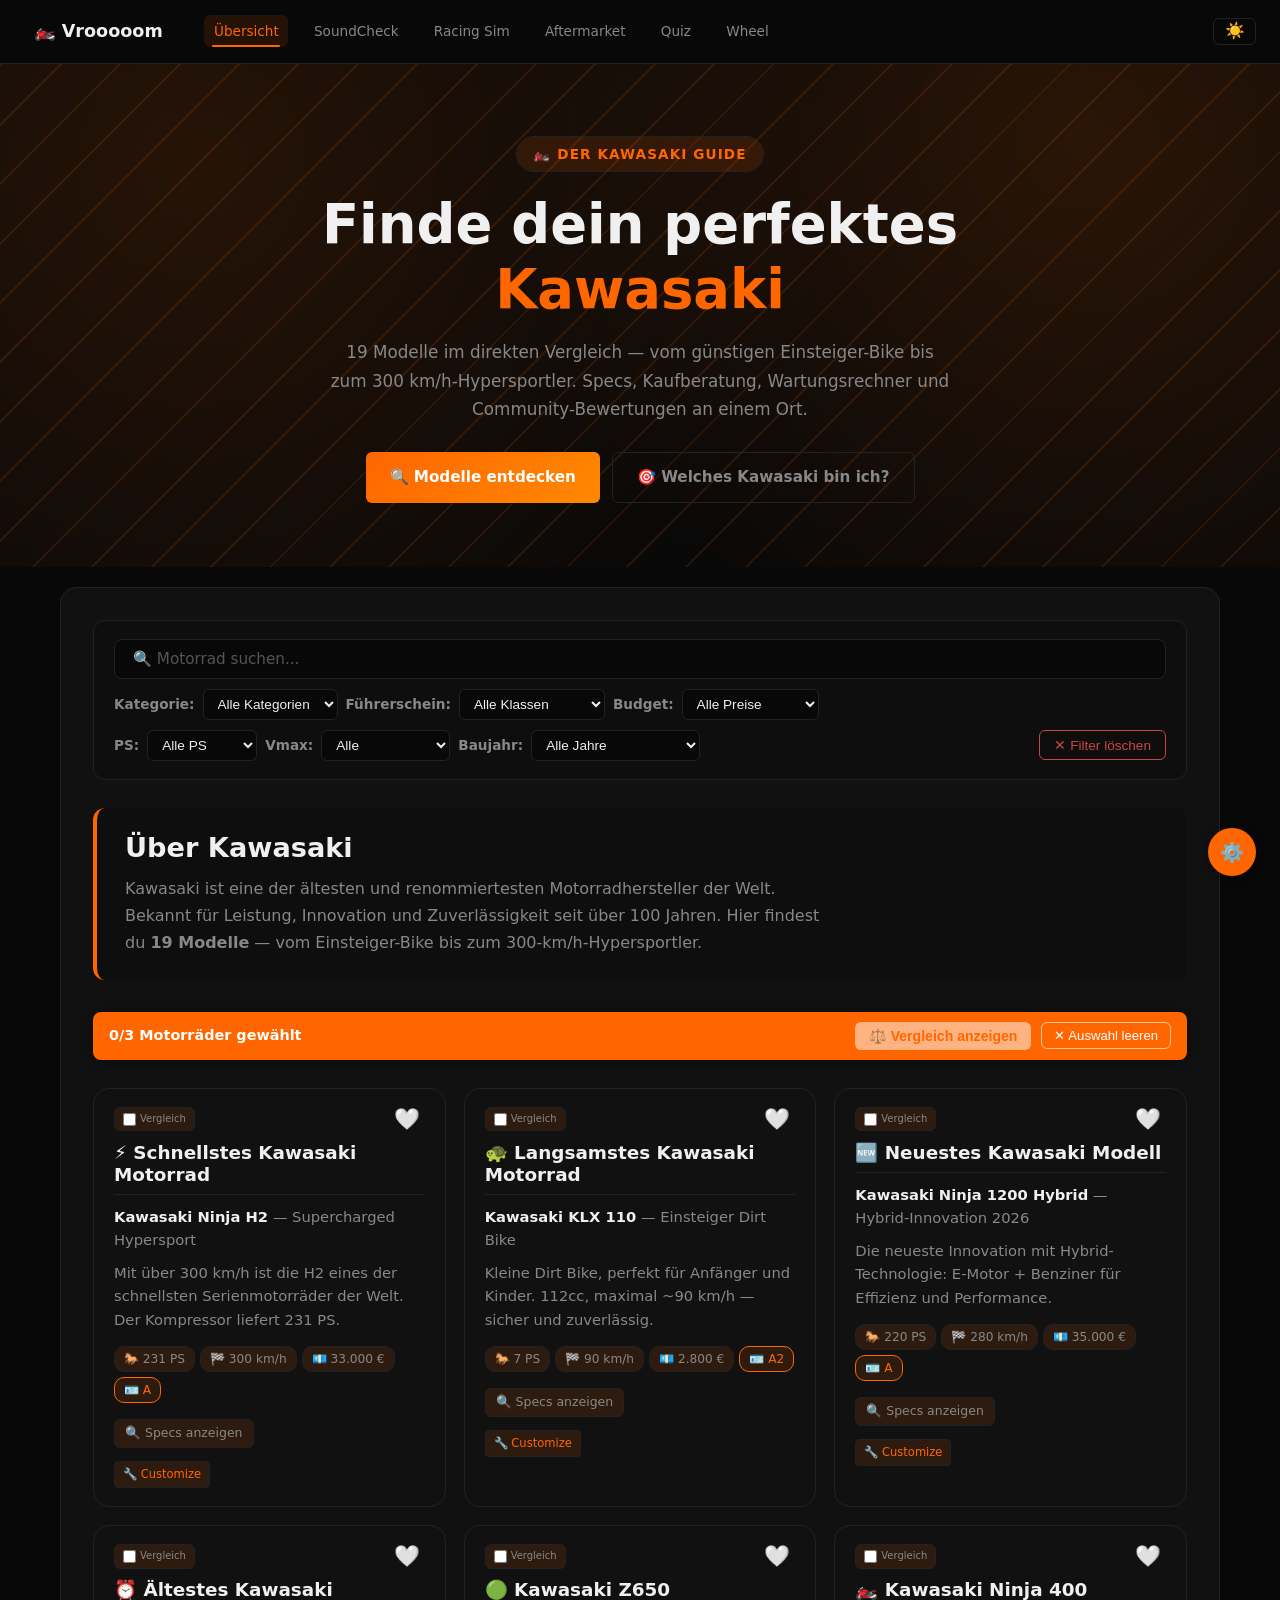
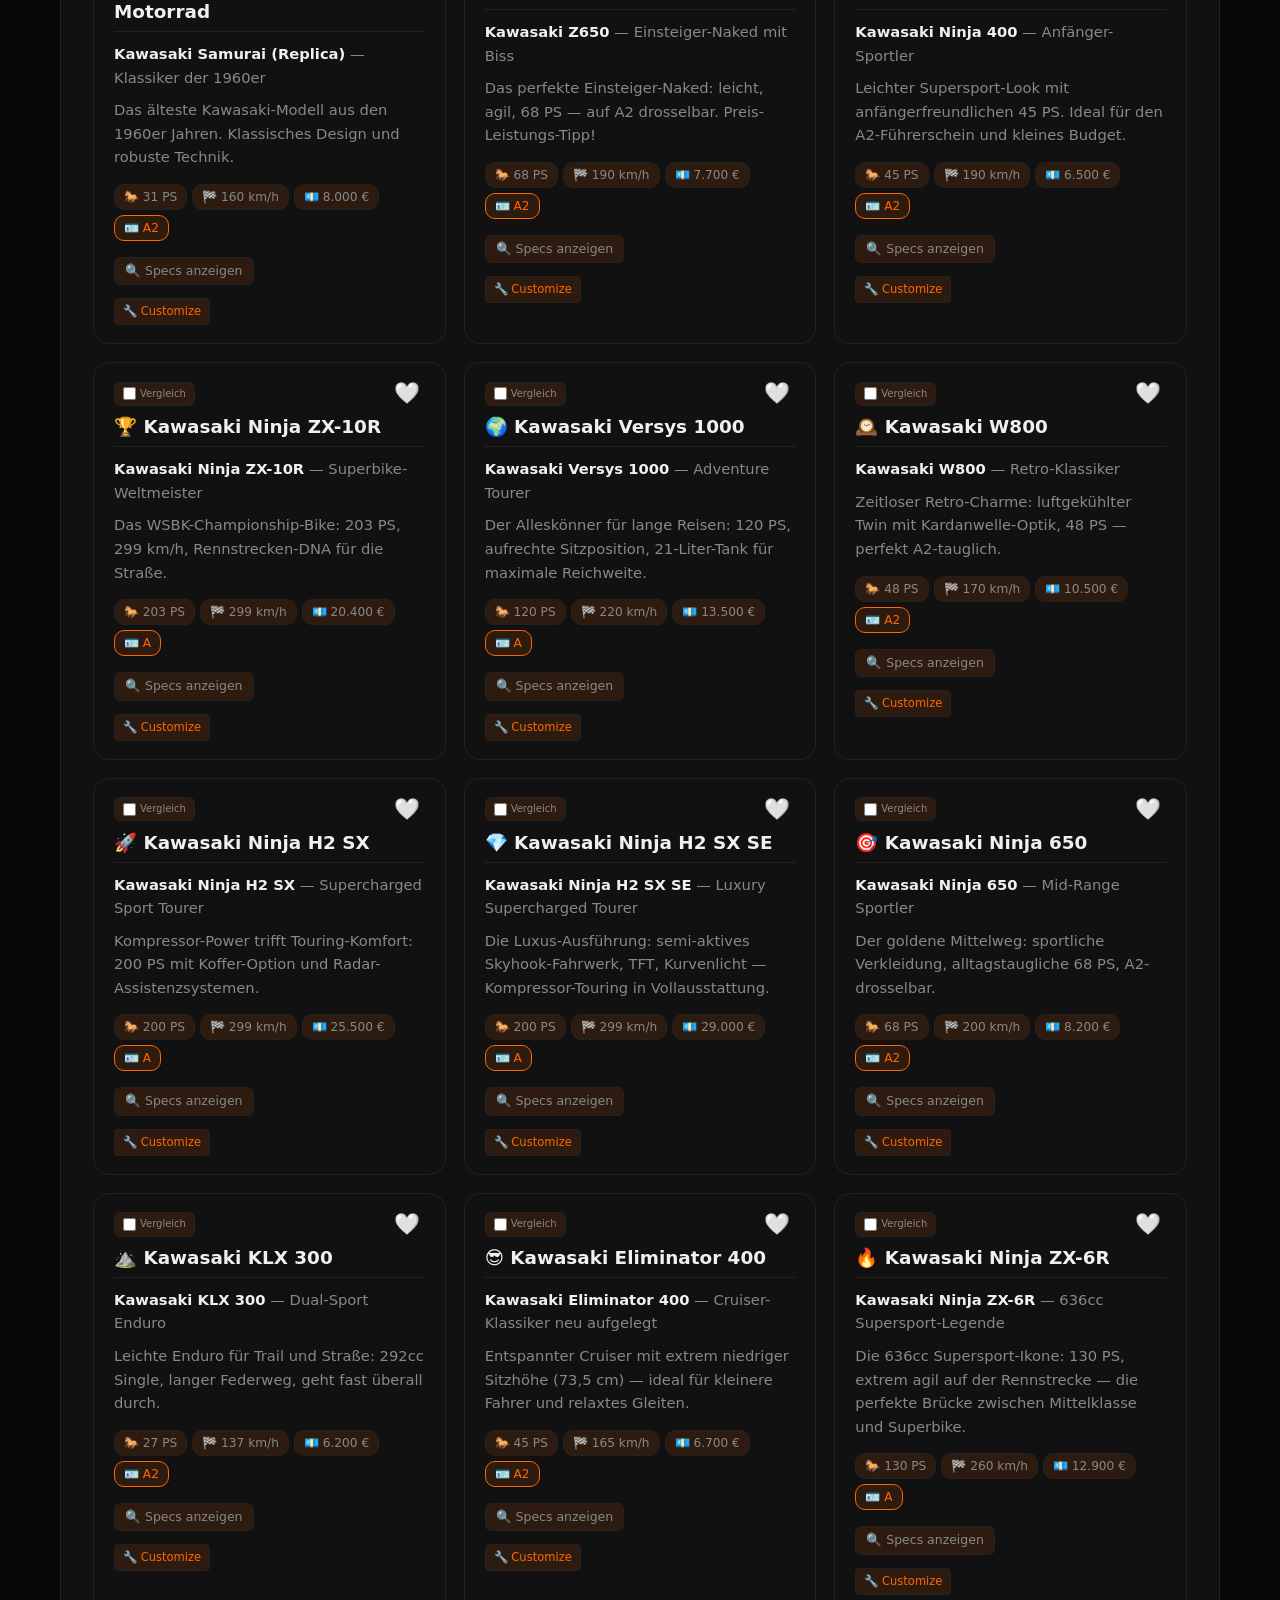
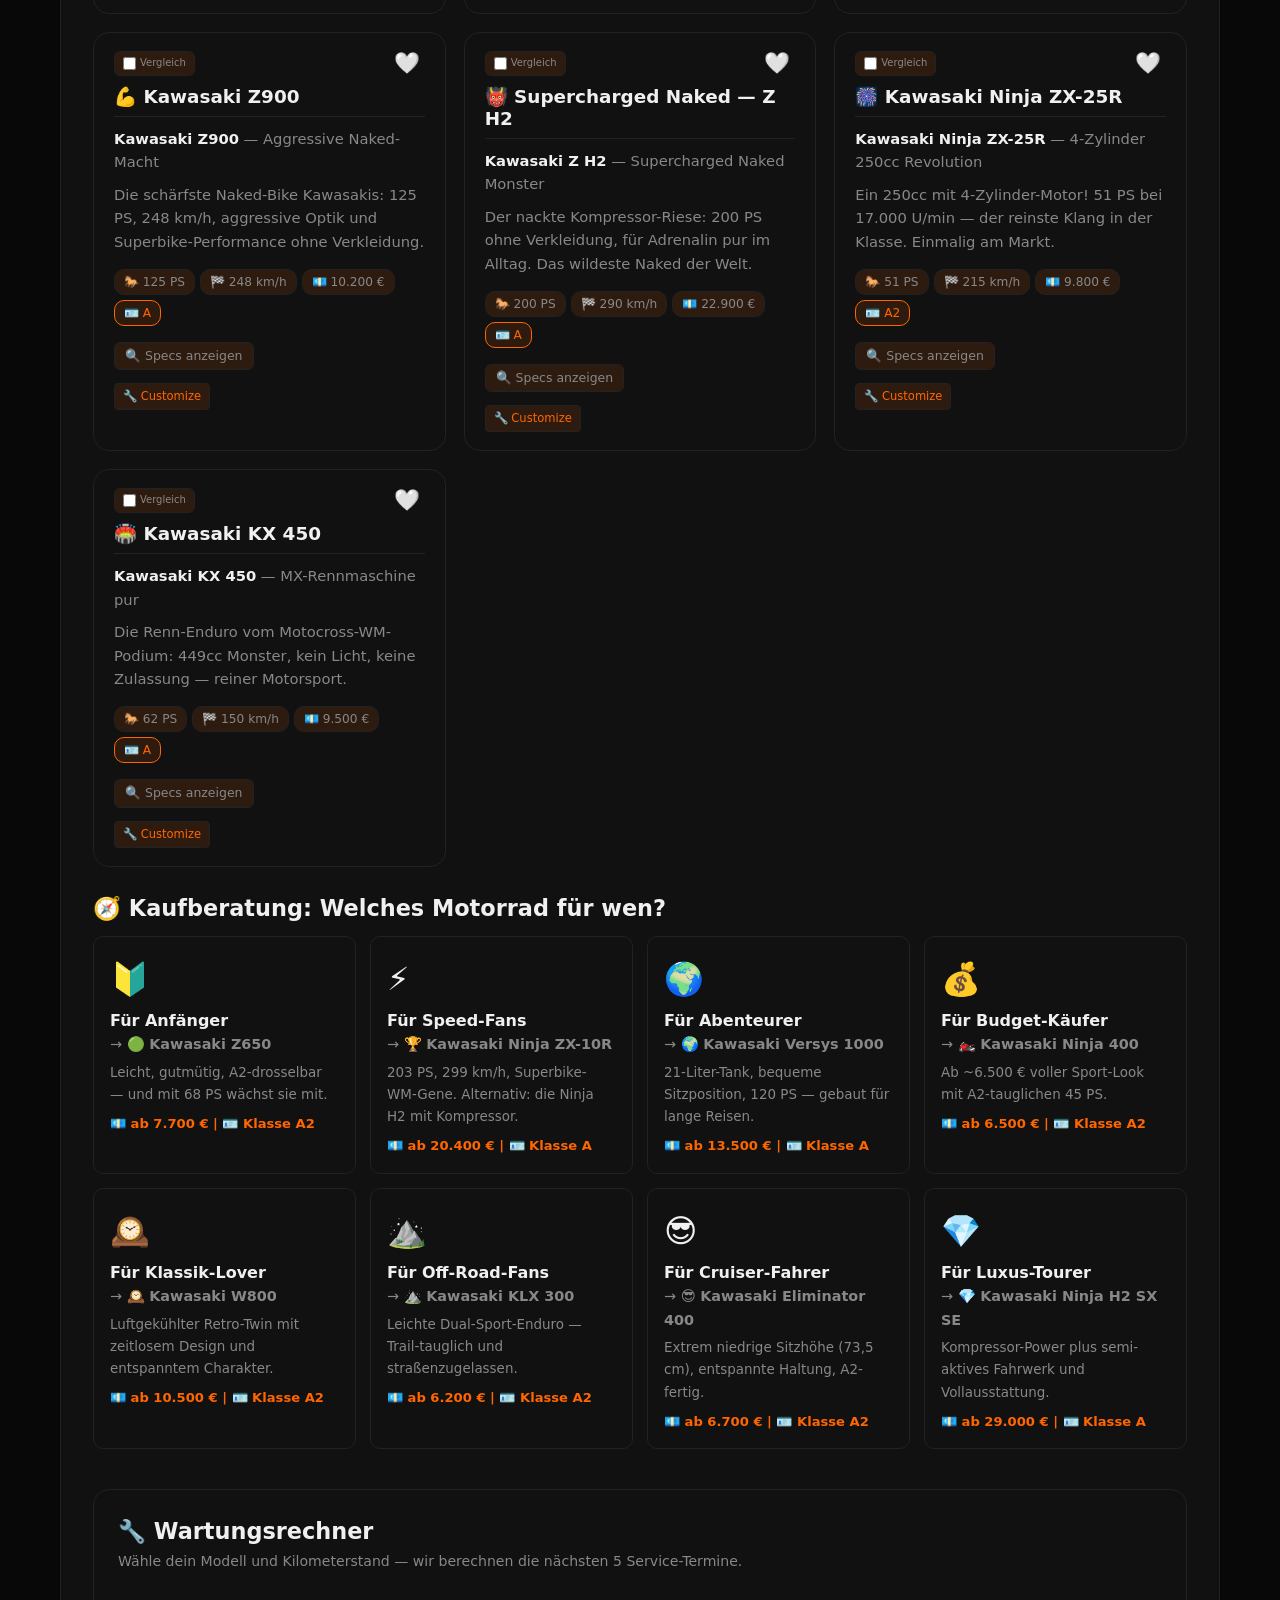
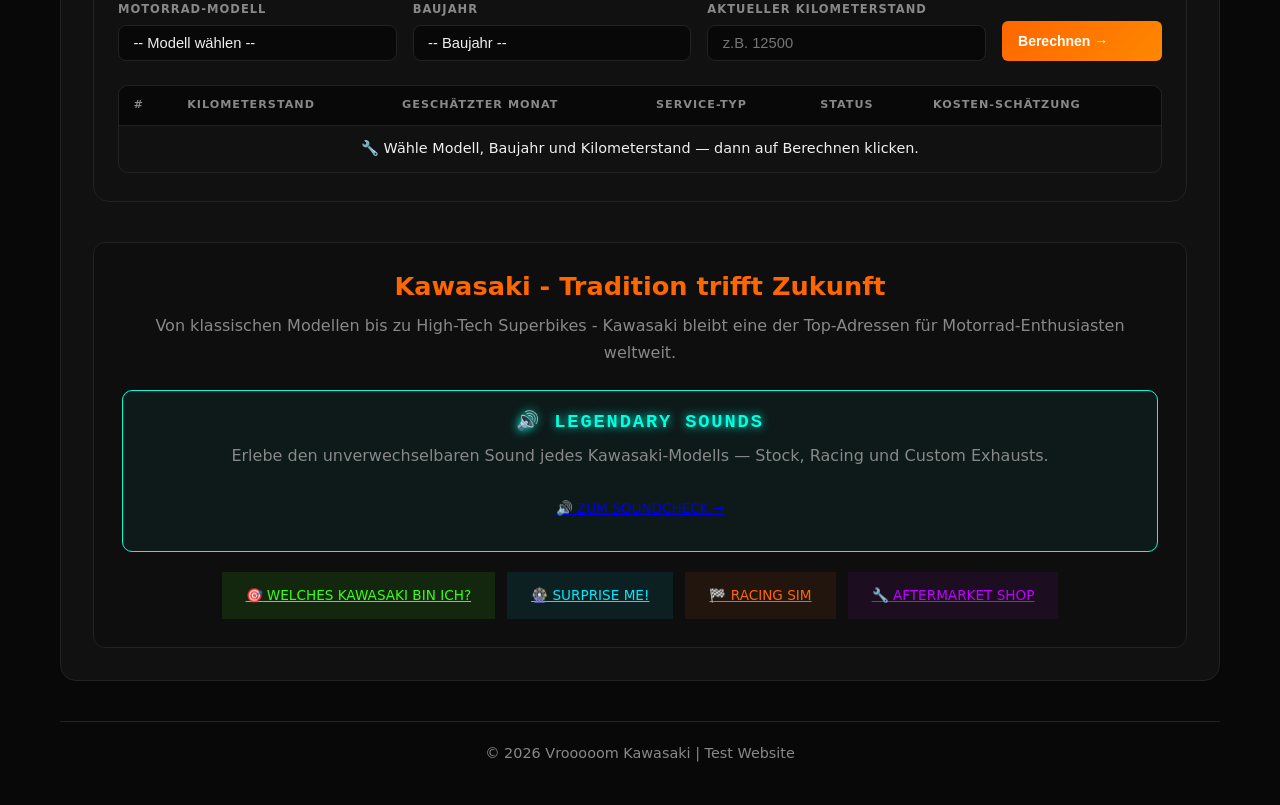
==== index.html @ c7085e97 "style(images): self-authored SVG gallery image, fade-in & hover zoom Ersetzt den externen placehold." ====
<!DOCTYPE html>
<html lang="de">
<head>
    <meta charset="UTF-8">
    <meta name="viewport" content="width=device-width, initial-scale=1.0">
    <title>Vrooooom - Kawasaki Motorräder | 19 Modelle</title>
    <link rel="icon" href="data:image/svg+xml,%3Csvg xmlns='http://www.w3.org/2000/svg' viewBox='0 0 100 100'%3E%3Crect width='100' height='100' rx='20' fill='%23080808'/%3E%3Ctext x='50' y='68' font-size='58' font-family='sans-serif' font-weight='800' text-anchor='middle' fill='%23ff6600'%3EK%3C/text%3E%3C/svg%3E">
    <link rel="stylesheet" href="styles.css">
    <link rel="stylesheet" href="design.css">
    <script>(function(){var t=localStorage.getItem('theme')||'dark';document.documentElement.setAttribute('data-theme',t);})();</script>
    <style>
/* ====================================================
   WARTUNGSRECHNER — Maintenance Calculator Styles
   ==================================================== */
.maintenance-section {
    margin: 2.5rem 0;
    background: var(--card-bg);
    border: 1px solid var(--border);
    border-radius: 16px;
    padding: 1.75rem 1.5rem;
}
.maintenance-section h2 {
    font-size: 1.4rem;
    font-weight: 800;
    color: var(--text);
    margin-bottom: 0.3rem;
}
.maintenance-section .maint-subtitle {
    color: var(--text-muted);
    font-size: 0.88rem;
    margin-bottom: 1.5rem;
}
.maint-controls {
    display: flex;
    gap: 1rem;
    flex-wrap: wrap;
    align-items: flex-end;
    margin-bottom: 1.5rem;
}
.maint-field {
    display: flex;
    flex-direction: column;
    gap: 0.35rem;
    flex: 1;
    min-width: 160px;
}
.maint-field label {
    font-size: 0.72rem;
    text-transform: uppercase;
    letter-spacing: 1px;
    color: var(--text-muted);
    font-weight: 600;
}
.maint-select {
    padding: 0.55rem 0.9rem;
    background: var(--bg);
    border: 1px solid var(--border);
    color: var(--text);
    border-radius: 8px;
    font-size: 0.92rem;
    cursor: pointer;
    outline: none;
    transition: border-color 0.2s;
    appearance: none;
}
.maint-select:focus {
    border-color: var(--accent);
}
.maint-info-bar {
    display: flex;
    gap: 1.25rem;
    flex-wrap: wrap;
    background: var(--bg);
    border: 1px solid var(--border);
    border-radius: 10px;
    padding: 0.85rem 1.1rem;
    margin-bottom: 1.5rem;
    align-items: center;
}
.maint-info-item {
    display: flex;
    flex-direction: column;
    gap: 0.1rem;
}
.maint-info-label {
    font-size: 0.65rem;
    text-transform: uppercase;
    letter-spacing: 1px;
    color: var(--text-subtle);
}
.maint-info-val {
    font-size: 1rem;
    font-weight: 700;
    color: var(--text);
}
.maint-info-val.accent {
    color: var(--accent);
}
.maint-info-divider {
    width: 1px;
    height: 32px;
    background: var(--border);
}
/* Results table */
.maint-table-wrap {
    overflow-x: auto;
    border-radius: 10px;
    border: 1px solid var(--border);
}
.maint-table {
    width: 100%;
    border-collapse: collapse;
    font-size: 0.85rem;
}
.maint-table thead tr {
    background: var(--bg);
    border-bottom: 1px solid var(--border);
}
.maint-table th {
    padding: 0.65rem 0.9rem;
    text-align: left;
    font-size: 0.7rem;
    text-transform: uppercase;
    letter-spacing: 1px;
    color: var(--text-muted);
    font-weight: 600;
    white-space: nowrap;
}
.maint-table td {
    padding: 0.7rem 0.9rem;
    border-bottom: 1px solid var(--border);
    vertical-align: middle;
    color: var(--text);
}
.maint-table tbody tr:last-child td {
    border-bottom: none;
}
.maint-table tbody tr:hover {
    background: var(--accent-dim);
}
/* Status badges */
.maint-status {
    display: inline-flex;
    align-items: center;
    gap: 0.3rem;
    padding: 0.2rem 0.5rem;
    border-radius: 4px;
    font-size: 0.75rem;
    font-weight: 700;
    white-space: nowrap;
}
.maint-status.overdue {
    background: rgba(34, 197, 94, 0.12);
    color: #22c55e;
    border: 1px solid rgba(34, 197, 94, 0.25);
}
.maint-status.soon {
    background: rgba(234, 179, 8, 0.12);
    color: #eab308;
    border: 1px solid rgba(234, 179, 8, 0.25);
}
.maint-status.later {
    background: var(--bg);
    color: var(--text-subtle);
    border: 1px solid var(--border);
}
.maint-service-type {
    display: flex;
    gap: 0.3rem;
    flex-wrap: wrap;
}
.maint-service-chip {
    display: inline-block;
    padding: 0.15rem 0.45rem;
    background: var(--accent-dim);
    color: var(--accent);
    border: 1px solid var(--border-hover);
    border-radius: 4px;
    font-size: 0.72rem;
    font-weight: 600;
}
.maint-placeholder {
    text-align: center;
    padding: 2rem;
    color: var(--text-muted);
    font-size: 0.9rem;
}
.maint-current-km {
    display: flex;
    gap: 0.5rem;
    align-items: center;
}
.maint-km-input {
    padding: 0.55rem 0.9rem;
    background: var(--bg);
    border: 1px solid var(--border);
    color: var(--text);
    border-radius: 8px;
    font-size: 0.92rem;
    outline: none;
    transition: border-color 0.2s;
    width: 120px;
}
.maint-km-input:focus {
    border-color: var(--accent);
}
/* ---- Dark mode: already inherited from var(--bg)/var(--card-bg) ---- */
/* Explicit dark overrides for table striping */
[data-theme="dark"] .maint-table tbody tr:nth-child(even) {
    background: rgba(255,255,255,0.02);
}
[data-theme="light"] .maint-table tbody tr:nth-child(even) {
    background: rgba(0,0,0,0.02);
}
[data-theme="light"] .maint-section .maint-select,
[data-theme="light"] .maint-km-input {
    background: #fff;
}
[data-theme="light"] .maint-info-bar {
    background: #f0f0f0;
}
[data-theme="light"] .maint-status.overdue { background: rgba(34,197,94,0.1); }
[data-theme="light"] .maint-status.soon    { background: rgba(234,179,8,0.1); }
[data-theme="light"] .maint-status.later   { background: #e5e5e5; color: #666; }
[data-theme="light"] .maint-service-chip {
    background: rgba(255,102,0,0.08);
}
/* ---- Responsive layout ---- */
@media (max-width: 768px) {
    .maint-controls { flex-wrap: wrap; }
    .maint-field { flex: 1 1 calc(50% - 0.5rem); min-width: 140px; }
    .maint-info-bar { gap: 0.75rem; }
    .maint-info-divider { display: none; }
}
@media (max-width: 600px) {
    .maint-controls { flex-direction: column; }
    .maint-field { min-width: 100%; flex: 1 1 100%; }
    .maint-info-bar { gap: 0.75rem; flex-wrap: wrap; }
    .maint-info-item { flex: 1 1 calc(50% - 0.5rem); }
    .maint-table th, .maint-table td { padding: 0.5rem 0.6rem; font-size: 0.78rem; }
    /* Hide estimated month on very small screens */
    .maint-table th:nth-child(3), .maint-table td:nth-child(3) { display: none; }
    /* Wrap service chips better */
    .maint-service-chip { font-size: 0.68rem; padding: 0.1rem 0.35rem; }
}

/* ====================================================
   HERO — reine CSS-Grafik (Gradient + Muster), kein
   externes Bild. Rein präsentational, ändert kein
   Verhalten der übrigen Seite.
   ==================================================== */
.hero {
    position: relative;
    overflow: hidden;
    padding: 4.5rem 1.5rem 4rem;
    text-align: center;
    isolation: isolate;
}

.hero-bg {
    position: absolute;
    inset: 0;
    z-index: -1;
    background:
        radial-gradient(circle at 15% 20%, var(--accent-dim), transparent 55%),
        radial-gradient(circle at 85% 15%, rgba(255,102,0,0.14), transparent 50%),
        repeating-linear-gradient(135deg, var(--accent-dim) 0 2px, transparent 2px 42px),
        var(--bg);
}

.hero-inner {
    max-width: 760px;
    margin: 0 auto;
}

.hero-eyebrow {
    display: inline-block;
    font-size: 0.85rem;
    font-weight: 700;
    letter-spacing: 0.08em;
    text-transform: uppercase;
    color: var(--accent);
    background: var(--accent-dim);
    border: 1px solid var(--border);
    border-radius: var(--radius-full, 999px);
    padding: 0.35rem 1rem;
    margin-bottom: 1.25rem;
}

.hero-title {
    font-size: var(--font-hero, clamp(2.1rem, 5vw, 3.4rem));
    font-weight: 800;
    line-height: var(--line-height-tight, 1.15);
    color: var(--text);
    margin-bottom: 1rem;
}

.hero-accent {
    color: var(--accent);
}

.hero-tagline {
    font-size: 1.05rem;
    line-height: 1.7;
    color: var(--text-muted);
    max-width: 620px;
    margin: 0 auto 1.75rem;
}

.hero-cta-row {
    display: flex;
    gap: 0.75rem;
    justify-content: center;
    flex-wrap: wrap;
}

.hero-cta,
.hero-cta-secondary {
    font-size: 0.95rem;
    padding: 0.75rem 1.5rem;
}

@media (max-width: 600px) {
    .hero { padding: 3rem 1rem 2.5rem; }
    .hero-cta-row { flex-direction: column; align-items: stretch; }
}
    </style>
</head>
<body>
    <nav class="site-nav">
        <a class="brand" href="index.html">🏍️ Vrooooom</a>
        <a href="index.html" class="active">Übersicht</a>
        <a href="soundcheck.html">SoundCheck</a>
        <a href="race.html">Racing Sim</a>
        <a href="shop.html">Aftermarket</a>
        <a href="quiz.html">Quiz</a>
        <a href="wheel.html">Wheel</a>
        <button class="theme-toggle" id="themeToggle" aria-label="Theme umschalten">☀️</button>
    </nav>

    <!-- ===== HERO ===== -->
    <header class="hero js-reveal">
        <div class="hero-bg" aria-hidden="true"></div>
        <div class="hero-inner">
            <p class="hero-eyebrow">🏍️ Der Kawasaki Guide</p>
            <h1 class="hero-title">Finde dein perfektes <span class="hero-accent">Kawasaki</span></h1>
            <p class="hero-tagline">19 Modelle im direkten Vergleich — vom günstigen Einsteiger-Bike bis zum
                300&nbsp;km/h-Hypersportler. Specs, Kaufberatung, Wartungsrechner und Community-Bewertungen an
                einem Ort.</p>
            <div class="hero-cta-row">
                <a href="#bikesGrid" class="btn hero-cta">🔍 Modelle entdecken</a>
                <a href="quiz.html" class="btn btn-outline hero-cta-secondary">🎯 Welches Kawasaki bin ich?</a>
            </div>
        </div>
    </header>

    <div class="container">
        <main>
            <!-- ===== SEARCH & FILTER ===== -->
            <section class="search-filter-section" aria-label="Suche und Filter">
                <div class="search-bar-wrap">
                    <input type="search" id="searchInput" class="search-input" placeholder="🔍 Motorrad suchen..." aria-label="Motorrad nach Name suchen">
                </div>
                <div class="filter-row">
                    <label class="filter-label" for="filterCategory">Kategorie:</label>
                    <select id="filterCategory" class="filter-select" aria-label="Nach Kategorie filtern">
                        <option value="">Alle Kategorien</option>
                    </select>
                    <label class="filter-label" for="filterLicense">Führerschein:</label>
                    <select id="filterLicense" class="filter-select" aria-label="Nach Führerscheinklasse filtern">
                        <option value="">Alle Klassen</option>
                        <option value="A2">A2 (bis 48 PS)</option>
                        <option value="A">A (unbeschränkt)</option>
                    </select>
                    <label class="filter-label" for="filterBudget">Budget:</label>
                    <select id="filterBudget" class="filter-select" aria-label="Nach Budget filtern">
                        <option value="">Alle Preise</option>
                        <option value="b1">Bis 7.000 €</option>
                        <option value="b2">7.000–15.000 €</option>
                        <option value="b3">15.000 €+</option>
                    </select>
                </div>
                <div class="filter-row">
                    <label class="filter-label" for="filterPS">PS:</label>
                    <select id="filterPS" class="filter-select" aria-label="Nach PS filtern">
                        <option value="">Alle PS</option>
                        <option value="low">Bis 50 PS</option>
                        <option value="mid">51–150 PS</option>
                        <option value="high">150+ PS</option>
                    </select>
                    <label class="filter-label" for="filterVmax">Vmax:</label>
                    <select id="filterVmax" class="filter-select" aria-label="Nach Vmax filtern">
                        <option value="">Alle</option>
                        <option value="slow">Bis 100 km/h</option>
                        <option value="medium">100–200 km/h</option>
                        <option value="fast">200+ km/h</option>
                    </select>
                    <label class="filter-label" for="filterEra">Baujahr:</label>
                    <select id="filterEra" class="filter-select" aria-label="Nach Baujahr filtern">
                        <option value="">Alle Jahre</option>
                        <option value="classic">Klassiker (vor 1980)</option>
                        <option value="modern">Modern (1980–2010)</option>
                        <option value="new">Neu (2010+)</option>
                    </select>
                    <button id="clearFiltersBtn" class="btn-clear-filter" aria-label="Filter zurücksetzen">✕ Filter löschen</button>
                </div>
            </section>

            <section class="intro js-reveal">
                <h2>Über Kawasaki</h2>
                <p>Kawasaki ist eine der ältesten und renommiertesten Motorradhersteller der Welt. Bekannt für Leistung, Innovation und Zuverlässigkeit seit über 100 Jahren. Hier findest du <strong>19 Modelle</strong> — vom Einsteiger-Bike bis zum 300-km/h-Hypersportler.</p>
            </section>

            <!-- ===== FAVORITES SECTION ===== -->
            <section class="favorites-section" id="favoritesSection" aria-label="Meine Favoriten" hidden>
                <h2 class="favorites-title">❤️ Meine Favoriten</h2>
                <div class="facts favorites-grid" id="favoritesGrid"></div>
            </section>

            <!-- ===== COMPARE BAR ===== -->
            <div class="compare-bar" id="compareBar" aria-live="polite" hidden>
                <span class="compare-bar-info" id="compareBarInfo">0/3 Motorräder gewählt</span>
                <button class="btn-compare" id="btnCompare" aria-label="Vergleich anzeigen" disabled>⚖️ Vergleich anzeigen</button>
                <button class="btn-clear-compare" id="btnClearCompare" aria-label="Vergleichsauswahl leeren">✕ Auswahl leeren</button>
            </div>

            <section class="facts" id="bikesGrid" aria-label="Kawasaki Motorräder"></section>

            <div class="no-results" id="noResults" hidden aria-live="polite">
                <p>😔 Keine Motorräder gefunden. Versuche andere Suchbegriffe oder Filter.</p>
            </div>

            <!-- ===== KAUFBERATUNG SECTION ===== -->
            <section class="advice-section js-reveal" id="adviceSection" aria-label="Kaufberatung">
                <h2 class="advice-title">🧭 Kaufberatung: Welches Motorrad für wen?</h2>
                <div class="advice-grid" id="adviceGrid"></div>
            </section>

            <!-- ===== WARTUNGSRECHNER ===== -->
            <section class="maintenance-section js-reveal" id="maintenanceSection" aria-label="Wartungsrechner">
                <h2>🔧 Wartungsrechner</h2>
                <p class="maint-subtitle">Wähle dein Modell und Kilometerstand — wir berechnen die nächsten 5 Service-Termine.</p>

                <div class="maint-controls">
                    <div class="maint-field">
                        <label for="maintBikeSelect">Motorrad-Modell</label>
                        <select id="maintBikeSelect" class="maint-select" aria-label="Motorrad für Wartungsrechner wählen">
                            <option value="">-- Modell wählen --</option>
                            <!-- filled by JS from BIKES array -->
                        </select>
                    </div>
                    <div class="maint-field">
                        <label for="maintYear">Baujahr</label>
                        <select id="maintYear" class="maint-select" aria-label="Baujahr wählen">
                            <option value="">-- Baujahr --</option>
                            <!-- filled by JS: 1960-2026 -->
                        </select>
                    </div>
                    <div class="maint-field">
                        <label for="maintCurrentKm">Aktueller Kilometerstand</label>
                        <input type="number" id="maintCurrentKm" class="maint-km-input" placeholder="z.B. 12500" min="0" max="999999" aria-label="Aktueller Kilometerstand" style="width:100%;">
                    </div>
                    <div class="maint-field" style="flex:0 0 auto;">
                        <label>&nbsp;</label>
                        <button class="btn" id="maintCalcBtn" onclick="calculateMaintenance()" style="height:2.45rem;">Berechnen →</button>
                    </div>
                </div>

                <!-- Info bar: shows detected cc, era, base interval -->
                <div class="maint-info-bar" id="maintInfoBar" style="display:none;">
                    <div class="maint-info-item">
                        <span class="maint-info-label">Modell</span>
                        <span class="maint-info-val" id="maintInfoName">—</span>
                    </div>
                    <div class="maint-info-divider"></div>
                    <div class="maint-info-item">
                        <span class="maint-info-label">Hubraum</span>
                        <span class="maint-info-val accent" id="maintInfoCC">—</span>
                    </div>
                    <div class="maint-info-divider"></div>
                    <div class="maint-info-item">
                        <span class="maint-info-label">Era</span>
                        <span class="maint-info-val" id="maintInfoEra">—</span>
                    </div>
                    <div class="maint-info-divider"></div>
                    <div class="maint-info-item">
                        <span class="maint-info-label">Basis-Intervall</span>
                        <span class="maint-info-val accent" id="maintInfoInterval">—</span>
                    </div>
                    <div class="maint-info-divider"></div>
                    <div class="maint-info-item">
                        <span class="maint-info-label">Modifier</span>
                        <span class="maint-info-val" id="maintInfoModifier">—</span>
                    </div>
                </div>

                <!-- Results table -->
                <div class="maint-table-wrap">
                    <table class="maint-table" id="maintTable" aria-label="Service-Termin-Tabelle">
                        <thead>
                            <tr>
                                <th>#</th>
                                <th>Kilometerstand</th>
                                <th>Geschätzter Monat</th>
                                <th>Service-Typ</th>
                                <th>Status</th>
                                <th>Kosten-Schätzung</th>
                            </tr>
                        </thead>
                        <tbody id="maintTableBody">
                            <tr><td colspan="6" class="maint-placeholder">🔧 Wähle Modell, Baujahr und Kilometerstand — dann auf Berechnen klicken.</td></tr>
                        </tbody>
                    </table>
                </div>
            </section>

            <section class="closing js-reveal">
                <h2>Kawasaki - Tradition trifft Zukunft</h2>
                <p>Von klassischen Modellen bis zu High-Tech Superbikes - Kawasaki bleibt eine der Top-Adressen für Motorrad-Enthusiasten weltweit.</p>
                <div class="legendary-sounds-teaser" style="margin-top:24px;padding:20px 24px;border:1px solid #00FFE0;border-radius:10px;background:rgba(0,255,224,0.05);text-align:center;">
                    <h3 style="font-family:'Orbitron',monospace;text-transform:uppercase;letter-spacing:0.1em;color:#00FFE0;text-shadow:0 0 10px #00FFE0;margin-bottom:8px;">🔊 LEGENDARY SOUNDS</h3>
                    <p style="margin-bottom:16px;">Erlebe den unverwechselbaren Sound jedes Kawasaki-Modells — Stock, Racing und Custom Exhausts.</p>
                    <a href="soundcheck.html" class="btn-hear" style="display:inline-flex;align-items:center;gap:8px;padding:12px 28px;font-size:0.85em;">🔊 ZUM SOUNDCHECK →</a>
                </div>
                <div style="margin-top:20px;display:flex;gap:12px;flex-wrap:wrap;justify-content:center;">
                    <a href="quiz.html" class="btn-hear" style="display:inline-flex;align-items:center;gap:8px;padding:12px 24px;font-size:0.85em;background:rgba(57,255,20,0.1);border-color:#39ff14;color:#39ff14;">🎯 WELCHES KAWASAKI BIN ICH?</a>
                    <a href="wheel.html" class="btn-hear" style="display:inline-flex;align-items:center;gap:8px;padding:12px 24px;font-size:0.85em;background:rgba(0,234,255,0.08);border-color:#00eaff;color:#00eaff;">🎡 SURPRISE ME!</a>
                    <a href="race.html" class="btn-hear" style="display:inline-flex;align-items:center;gap:8px;padding:12px 24px;font-size:0.85em;background:rgba(255,102,0,0.08);border-color:#ff6600;color:#ff6600;">🏁 RACING SIM</a>
                    <a href="shop.html" class="btn-hear" style="display:inline-flex;align-items:center;gap:8px;padding:12px 24px;font-size:0.85em;background:rgba(191,0,255,0.08);border-color:#bf00ff;color:#bf00ff;">🔧 AFTERMARKET SHOP</a>
                </div>
            </section>
        </main>
        <footer><p>&copy; 2026 Vrooooom Kawasaki | Test Website</p></footer>
    </div>

    <!-- ===== SPEC MODAL ===== -->
    <div class="modal-overlay" id="specModal" role="dialog" aria-modal="true" aria-labelledby="modalTitle" aria-hidden="true">
        <div class="modal-content">
            <button class="modal-close" id="modalCloseBtn" aria-label="Modal schließen" title="Schließen">&times;</button>
            <div class="modal-header">
                <span class="modal-icon" id="modalIcon" aria-hidden="true">⚡</span>
                <h2 id="modalTitle">Motorrad</h2>
                <p class="modal-subtitle" id="modalSubtitle"></p>
            </div>
            <div class="modal-body">
                <div class="gallery" aria-roledescription="Karussell" aria-label="Bildergalerie">
                    <div class="gallery-viewport" id="galleryViewport"></div>
                    <button class="gallery-btn gallery-prev" id="galleryPrev" aria-label="Vorheriges Bild">&#10094;</button>
                    <button class="gallery-btn gallery-next" id="galleryNext" aria-label="Nächstes Bild">&#10095;</button>
                    <div class="gallery-footer">
                        <span class="gallery-counter" id="galleryCounter" aria-live="polite">1/1</span>
                        <button class="gallery-autoplay" id="galleryAutoplay" aria-label="Auto-Play starten" aria-pressed="false" title="Auto-Play">▶ Auto</button>
                    </div>
                </div>

                <div class="modal-advice-banner" id="modalAdviceBanner" hidden></div>

                <div class="modal-actions">
                    <button class="btn-youtube" id="modalYoutubeBtn" aria-label="YouTube Video öffnen" title="YouTube Video in neuem Tab öffnen">
                        ▶ YouTube Video
                    </button>
                    <button class="btn-modal-fav" id="modalFavBtn" aria-label="Zu Favoriten hinzufügen" title="Favorit">
                        🤍 Favorit
                    </button>
                </div>

                <div class="specs-grid" id="specsGrid"></div>

                <details class="extended-specs" id="extendedSpecsSection">
                    <summary class="extended-specs-toggle" aria-label="Erweiterte Spezifikationen ein-/ausklappen">
                        🔧 Erweiterte Spezifikationen
                    </summary>
                    <div class="specs-grid extended-specs-grid" id="extendedSpecsGrid"></div>
                </details>

                <div class="review-section" id="reviewSection">
                    <h3 class="review-title">⭐ Bewertung &amp; Review</h3>
                    <div class="avg-rating-display" id="avgRatingDisplay" hidden></div>
                    <div class="star-input" id="starInput" role="group" aria-label="Sternebewertung (1–5)">
                        <button class="star-btn" data-star="1" aria-label="1 Stern">★</button>
                        <button class="star-btn" data-star="2" aria-label="2 Sterne">★</button>
                        <button class="star-btn" data-star="3" aria-label="3 Sterne">★</button>
                        <button class="star-btn" data-star="4" aria-label="4 Sterne">★</button>
                        <button class="star-btn" data-star="5" aria-label="5 Sterne">★</button>
                        <span class="star-hint" id="starHint">Deine Bewertung</span>
                    </div>
                    <textarea class="review-textarea" id="reviewTextarea" placeholder="Dein Review (optional)..." maxlength="300" aria-label="Review Text eingeben" rows="3"></textarea>
                    <button class="btn-save-review" id="btnSaveReview" aria-label="Review speichern">💾 Review speichern</button>
                    <div class="reviews-list" id="reviewsList"></div>
                </div>
            </div>
        </div>
    </div>

    <!-- ===== COMPARE MODAL ===== -->
    <div class="modal-overlay" id="compareModal" role="dialog" aria-modal="true" aria-labelledby="compareModalTitle" aria-hidden="true">
        <div class="modal-content modal-content-wide">
            <button class="modal-close" id="compareModalCloseBtn" aria-label="Vergleich schließen" title="Schließen">&times;</button>
            <div class="modal-header">
                <span class="modal-icon" aria-hidden="true">⚖️</span>
                <h2 id="compareModalTitle">Motorrad Vergleich</h2>
                <p class="modal-subtitle">Seite-an-Seite mit Preis-Leistungs-Bewertung</p>
            </div>
            <div class="modal-body compare-modal-body">
                <div class="best-value-banner" id="bestValueBanner" hidden></div>
                <div class="compare-table-wrap">
                    <table class="compare-table" id="compareTable" aria-label="Motorrad Vergleichstabelle">
                        <thead id="compareTableHead"></thead>
                        <tbody id="compareTableBody"></tbody>
                    </table>
                </div>
                <p class="compare-legend">
                    <span class="compare-legend-best">■ Bester Wert</span>
                    <span class="compare-legend-worst">■ Schlechtester Wert</span>
                    <span class="compare-legend-pct">±% = Unterschied zum besten Wert</span>
                </p>
                <div class="compare-advice" id="compareAdvice"></div>
            </div>
        </div>
    </div>

    <script>
        'use strict';

        /* ==========================================
           Bike Database — 19 Kawasaki Modelle
           ========================================== */

        /**
         * Erzeugt ein selbst gezeichnetes SVG-Platzhalterbild (Gradient +
         * einfache Motorrad-Silhouette + Modellname) als Data-URI. Ersetzt
         * den früheren externen placehold.co-Aufruf, damit die Galerie ohne
         * jegliche externe Bild-Requests funktioniert.
         * @param {string} name - Anzuzeigender Modellname.
         * @param {string} g1 - Erste Gradient-Hexfarbe (ohne '#').
         * @param {string} g2 - Zweite Gradient-Hexfarbe (ohne '#').
         * @returns {string} data:image/svg+xml,... Data-URI.
         */
        function makeBikeSvg(name, g1, g2) {
            var svg =
                '<svg xmlns="http://www.w3.org/2000/svg" viewBox="0 0 520 200">' +
                '<defs><linearGradient id="g" x1="0" y1="0" x2="1" y2="1">' +
                '<stop offset="0%" stop-color="#' + g1 + '"/>' +
                '<stop offset="100%" stop-color="#' + g2 + '"/>' +
                '</linearGradient></defs>' +
                '<rect width="520" height="200" fill="url(#g)"/>' +
                '<g fill="none" stroke="#ffffff" stroke-width="4" stroke-linecap="round" stroke-linejoin="round" opacity="0.55">' +
                '<circle cx="150" cy="150" r="28"/>' +
                '<circle cx="380" cy="150" r="28"/>' +
                '<path d="M150 150 L232 98 L302 98 L380 150 M232 98 L212 58 L262 58 M302 98 L322 66 L364 78 M150 150 L302 98"/>' +
                '</g>' +
                '<text x="260" y="188" font-family="Segoe UI, sans-serif" font-size="20" font-weight="700" fill="#ffffff" text-anchor="middle" opacity="0.92">' +
                name.replace(/&/g, '&amp;').replace(/</g, '&lt;') +
                '</text>' +
                '</svg>';
            return 'data:image/svg+xml,' + encodeURIComponent(svg);
        }

        function makeSlides(name, emoji, g1, g2) {
            return [
                { type: 'img', src: makeBikeSvg(name, g1, g2), caption: name + ' – Seitenansicht', gradient: 'linear-gradient(135deg, #' + g1 + ', #' + g2 + ')' },
                { type: 'emoji', emoji: emoji, caption: name + ' unterwegs', gradient: 'linear-gradient(135deg, #' + g2 + ', #' + g1 + ')' },
                { type: 'emoji', emoji: '🔧', caption: 'Technik im Detail', gradient: 'linear-gradient(135deg, #232526, #414345)' }
            ];
        }

        // Full data model: raw numeric fields for filtering/compare/race + rendered spec maps
        function makeBike(d) {
            return {
                name: d.name,
                subtitle: d.subtitle,
                icon: d.icon,
                category: d.category,
                license: d.license,
                youtubeUrl: 'https://www.youtube.com/results?search_query=' + encodeURIComponent(d.youtubeSearchQuery),
                psRaw: d.ps, kwRaw: d.kw, vmaxRaw: d.vmax, yearRaw: d.year,
                priceRaw: d.price, weightRaw: d.weight, accelRaw: d.accel,
                torqueRaw: d.torque, consumptionRaw: d.consumption,
                advice: d.advice,
                headline: d.headline || null,
                blurb: d.blurb,
                specs: {
                    'Kategorie': d.category + ' (Klasse ' + d.license + ')',
                    'Motor': d.engine,
                    'Leistung': d.ps + ' PS (' + d.kw + ' kW)',
                    'Drehmoment': d.torque + ' Nm',
                    'Gewicht (trocken)': d.weight + ' kg',
                    'Höchstgeschwindigkeit': d.vmax + ' km/h',
                    '0–100 km/h': d.accel ? '~' + d.accel.toFixed(1) + ' s' : 'N/A',
                    'Modelljahr': String(d.year),
                    'Kaufpreis (UVP ca.)': d.price.toLocaleString('de-DE') + ' €'
                },
                extendedSpecs: {
                    'Hubraum': d.cc + ' cc',
                    'Getriebe': d.transmission,
                    'Verbrauch': d.consumption.toFixed(1) + ' L/100km',
                    'Kraftstofftank': d.tank + ' Liter',
                    'Sitzhöhe': d.seatHeight + ' cm',
                    'Bremsen vorn': d.brakes.front,
                    'Bremsen hinten': d.brakes.rear,
                    'Reifen': d.tires,
                    'Führerscheinklasse': d.license
                },
                slides: makeSlides(d.name, d.icon, d.g1, d.g2)
            };
        }

        var BIKES = {
            h2: makeBike({
                name: 'Kawasaki Ninja H2', subtitle: 'Supercharged Hypersport', icon: '⚡',
                category: 'Hypersportler', license: 'A',
                headline: '⚡ Schnellstes Kawasaki Motorrad',
                blurb: 'Mit über 300 km/h ist die H2 eines der schnellsten Serienmotorräder der Welt. Der Kompressor liefert 231 PS.',
                engine: '1340cc Supercharged 4-Zylinder, 4-Takt', cc: 1340,
                ps: 231, kw: 170, torque: 141, weight: 216, vmax: 300, accel: 3.0,
                seatHeight: 82.5, tank: 17, consumption: 8.2, transmission: 'Manuell (6-Gang)',
                brakes: { front: 'Doppelscheibe 330mm, Brembo Stylema', rear: 'Scheibe 250mm' },
                tires: '120/70 ZR17 + 200/55 ZR17', year: 2015, price: 33000,
                youtubeSearchQuery: 'Kawasaki Ninja H2 Review',
                advice: 'Für extreme Speed-Enthusiasten mit großem Budget',
                g1: '0f2027', g2: '2c5364'
            }),
            klx110: makeBike({
                name: 'Kawasaki KLX 110', subtitle: 'Einsteiger Dirt Bike', icon: '🐢',
                category: 'Off-Road', license: 'A2',
                headline: '🐢 Langsamstes Kawasaki Motorrad',
                blurb: 'Kleine Dirt Bike, perfekt für Anfänger und Kinder. 112cc, maximal ~90 km/h — sicher und zuverlässig.',
                engine: '112cc Einzylinder, 4-Takt', cc: 112,
                ps: 7, kw: 5.4, torque: 8, weight: 76, vmax: 90, accel: 0,
                seatHeight: 68, tank: 3.8, consumption: 2.5, transmission: 'Halbautomatik (4-Gang)',
                brakes: { front: 'Trommel', rear: 'Trommel' },
                tires: '2.50-14 + 3.00-12', year: 2008, price: 2800,
                youtubeSearchQuery: 'Kawasaki KLX 110 Dirt Bike',
                advice: 'Für Kinder & absolute Off-Road-Einsteiger',
                g1: '134e5e', g2: '71b280'
            }),
            hybrid1200: makeBike({
                name: 'Kawasaki Ninja 1200 Hybrid', subtitle: 'Hybrid-Innovation 2026', icon: '🆕',
                category: 'Sport Tourer', license: 'A',
                headline: '🆕 Neuestes Kawasaki Modell',
                blurb: 'Die neueste Innovation mit Hybrid-Technologie: E-Motor + Benziner für Effizienz und Performance.',
                engine: '1200cc Hybrid (Benzin + Elektro)', cc: 1198,
                ps: 220, kw: 162, torque: 220, weight: 227, vmax: 280, accel: 3.2,
                seatHeight: 84, tank: 19, consumption: 5.4, transmission: 'Automatisch (E-Assist)',
                brakes: { front: 'Doppelscheibe, Brembo Monobloc', rear: 'Scheibe, regenerativ' },
                tires: '120/70 ZR17 + 190/55 ZR17', year: 2026, price: 35000,
                youtubeSearchQuery: 'Kawasaki Ninja Hybrid 2026',
                advice: 'Für Tech-Pioniere & effiziente Vielfahrer',
                g1: '42275a', g2: '734b6d'
            }),
            samurai: makeBike({
                name: 'Kawasaki Samurai (Replica)', subtitle: 'Klassiker der 1960er', icon: '⏰',
                category: 'Klassiker', license: 'A2',
                headline: '⏰ Ältestes Kawasaki Motorrad',
                blurb: 'Das älteste Kawasaki-Modell aus den 1960er Jahren. Klassisches Design und robuste Technik.',
                engine: '250cc 2-Zylinder, 2-Takt', cc: 247,
                ps: 31, kw: 23, torque: 25, weight: 145, vmax: 160, accel: 0,
                seatHeight: 78, tank: 13, consumption: 6.0, transmission: 'Manuell (5-Gang)',
                brakes: { front: 'Trommel', rear: 'Trommel' },
                tires: '3.00-18 + 3.25-18', year: 1966, price: 8000,
                youtubeSearchQuery: 'Kawasaki Samurai A1 1960s Classic',
                advice: 'Für Sammler & Nostalgie-Fans',
                g1: '4b1248', g2: 'f0c27b'
            }),
            z650: makeBike({
                name: 'Kawasaki Z650', subtitle: 'Einsteiger-Naked mit Biss', icon: '🟢',
                category: 'Naked', license: 'A2',
                blurb: 'Das perfekte Einsteiger-Naked: leicht, agil, 68 PS — auf A2 drosselbar. Preis-Leistungs-Tipp!',
                engine: '649cc 2-Zylinder Reihenmotor, 4-Takt', cc: 649,
                ps: 68, kw: 50, torque: 64, weight: 168, vmax: 190, accel: 4.2,
                seatHeight: 79, tank: 15, consumption: 4.3, transmission: 'Manuell (6-Gang)',
                brakes: { front: 'Doppelscheibe 300mm', rear: 'Scheibe 220mm' },
                tires: '120/70 ZR17 + 160/60 ZR17', year: 2024, price: 7700,
                youtubeSearchQuery: 'Kawasaki Z650 Review',
                advice: 'Für Anfänger — bester Allrounder zum Start',
                g1: '11998e', g2: '38ef7d'
            }),
            ninja400: makeBike({
                name: 'Kawasaki Ninja 400', subtitle: 'Anfänger-Sportler', icon: '🏍️',
                category: 'Sportler', license: 'A2',
                blurb: 'Leichter Supersport-Look mit anfängerfreundlichen 45 PS. Ideal für den A2-Führerschein und kleines Budget.',
                engine: '399cc 2-Zylinder Reihenmotor, 4-Takt', cc: 399,
                ps: 45, kw: 33, torque: 38, weight: 168, vmax: 190, accel: 4.8,
                seatHeight: 78.5, tank: 14, consumption: 3.9, transmission: 'Manuell (6-Gang)',
                brakes: { front: 'Scheibe 310mm', rear: 'Scheibe 220mm' },
                tires: '110/70-17 + 150/60-17', year: 2023, price: 6500,
                youtubeSearchQuery: 'Kawasaki Ninja 400 Review',
                advice: 'Für Budget-Käufer & Sport-Einsteiger',
                g1: '1a2980', g2: '26d0ce'
            }),
            zx10r: makeBike({
                name: 'Kawasaki Ninja ZX-10R', subtitle: 'Superbike-Weltmeister', icon: '🏆',
                category: 'Supersportler', license: 'A',
                blurb: 'Das WSBK-Championship-Bike: 203 PS, 299 km/h, Rennstrecken-DNA für die Straße.',
                engine: '998cc 4-Zylinder Reihenmotor, 4-Takt', cc: 998,
                ps: 203, kw: 149.3, torque: 114.9, weight: 186, vmax: 299, accel: 2.9,
                seatHeight: 83.5, tank: 17, consumption: 6.9, transmission: 'Manuell (6-Gang, Quickshifter)',
                brakes: { front: 'Doppelscheibe 330mm, Brembo M50', rear: 'Scheibe 220mm' },
                tires: '120/70 ZR17 + 190/55 ZR17', year: 2024, price: 20400,
                youtubeSearchQuery: 'Kawasaki Ninja ZX-10R Review',
                advice: 'Für Speed-Fans & Rennstrecken-Fahrer',
                g1: '0b8043', g2: '004d25'
            }),
            versys1000: makeBike({
                name: 'Kawasaki Versys 1000', subtitle: 'Adventure Tourer', icon: '🌍',
                category: 'Adventure', license: 'A',
                blurb: 'Der Alleskönner für lange Reisen: 120 PS, aufrechte Sitzposition, 21-Liter-Tank für maximale Reichweite.',
                engine: '1043cc 4-Zylinder Reihenmotor, 4-Takt', cc: 1043,
                ps: 120, kw: 88.2, torque: 102, weight: 235, vmax: 220, accel: 3.9,
                seatHeight: 84, tank: 21, consumption: 5.6, transmission: 'Manuell (6-Gang)',
                brakes: { front: 'Doppelscheibe 310mm', rear: 'Scheibe 250mm' },
                tires: '120/70 ZR17 + 180/55 ZR17', year: 2024, price: 13500,
                youtubeSearchQuery: 'Kawasaki Versys 1000 Review',
                advice: 'Für Abenteurer & Langstrecken-Touren',
                g1: '355c7d', g2: '6c5b7b'
            }),
            w800: makeBike({
                name: 'Kawasaki W800', subtitle: 'Retro-Klassiker', icon: '🕰️',
                category: 'Klassiker', license: 'A2',
                blurb: 'Zeitloser Retro-Charme: luftgekühlter Twin mit Kardanwelle-Optik, 48 PS — perfekt A2-tauglich.',
                engine: '773cc 2-Zylinder Reihenmotor, 4-Takt, luftgekühlt', cc: 773,
                ps: 48, kw: 35, torque: 62.9, weight: 202, vmax: 170, accel: 6.0,
                seatHeight: 79, tank: 15, consumption: 4.7, transmission: 'Manuell (5-Gang)',
                brakes: { front: 'Scheibe 320mm', rear: 'Scheibe 270mm' },
                tires: '100/90-19 + 130/80-18', year: 2024, price: 10500,
                youtubeSearchQuery: 'Kawasaki W800 Review',
                advice: 'Für Klassik-Lover & entspannte Cruiser',
                g1: '603813', g2: 'b29f94'
            }),
            h2sx: makeBike({
                name: 'Kawasaki Ninja H2 SX', subtitle: 'Supercharged Sport Tourer', icon: '🚀',
                category: 'Sport Tourer', license: 'A',
                blurb: 'Kompressor-Power trifft Touring-Komfort: 200 PS mit Koffer-Option und Radar-Assistenzsystemen.',
                engine: '998cc Supercharged 4-Zylinder, 4-Takt', cc: 998,
                ps: 200, kw: 147.1, torque: 137.3, weight: 240, vmax: 299, accel: 3.1,
                seatHeight: 83.5, tank: 19, consumption: 6.4, transmission: 'Manuell (6-Gang, Quickshifter)',
                brakes: { front: 'Doppelscheibe 320mm, Brembo', rear: 'Scheibe 250mm' },
                tires: '120/70 ZR17 + 190/55 ZR17', year: 2024, price: 25500,
                youtubeSearchQuery: 'Kawasaki Ninja H2 SX Review',
                advice: 'Für schnelle Langstrecken-Reisende',
                g1: '16222a', g2: '3a6073'
            }),
            h2se: makeBike({
                name: 'Kawasaki Ninja H2 SX SE', subtitle: 'Luxury Supercharged Tourer', icon: '💎',
                category: 'Sport Tourer', license: 'A',
                blurb: 'Die Luxus-Ausführung: semi-aktives Skyhook-Fahrwerk, TFT, Kurvenlicht — Kompressor-Touring in Vollausstattung.',
                engine: '998cc Supercharged 4-Zylinder, 4-Takt', cc: 998,
                ps: 200, kw: 147.1, torque: 137.3, weight: 243, vmax: 299, accel: 3.1,
                seatHeight: 83.5, tank: 19, consumption: 6.4, transmission: 'Manuell (6-Gang, Quickshifter)',
                brakes: { front: 'Doppelscheibe 320mm, Brembo Stylema', rear: 'Scheibe 250mm' },
                tires: '120/70 ZR17 + 190/55 ZR17', year: 2024, price: 29000,
                youtubeSearchQuery: 'Kawasaki Ninja H2 SX SE Review',
                advice: 'Für Luxus-Tourer, die alles wollen',
                g1: '1f1c2c', g2: '928dab'
            }),
            ninja650: makeBike({
                name: 'Kawasaki Ninja 650', subtitle: 'Mid-Range Sportler', icon: '🎯',
                category: 'Sportler', license: 'A2',
                blurb: 'Der goldene Mittelweg: sportliche Verkleidung, alltagstaugliche 68 PS, A2-drosselbar.',
                engine: '649cc 2-Zylinder Reihenmotor, 4-Takt', cc: 649,
                ps: 68, kw: 50, torque: 64, weight: 172, vmax: 200, accel: 4.5,
                seatHeight: 79, tank: 15, consumption: 4.3, transmission: 'Manuell (6-Gang)',
                brakes: { front: 'Doppelscheibe 300mm', rear: 'Scheibe 220mm' },
                tires: '120/70 ZR17 + 160/60 ZR17', year: 2024, price: 8200,
                youtubeSearchQuery: 'Kawasaki Ninja 650 Review',
                advice: 'Für Aufsteiger vom Einsteiger-Bike',
                g1: '141e30', g2: '243b55'
            }),
            klx300: makeBike({
                name: 'Kawasaki KLX 300', subtitle: 'Dual-Sport Enduro', icon: '⛰️',
                category: 'Off-Road', license: 'A2',
                blurb: 'Leichte Enduro für Trail und Straße: 292cc Single, langer Federweg, geht fast überall durch.',
                engine: '292cc Einzylinder, 4-Takt', cc: 292,
                ps: 27, kw: 20, torque: 26.3, weight: 137, vmax: 137, accel: 7.5,
                seatHeight: 89.5, tank: 7.7, consumption: 3.5, transmission: 'Manuell (6-Gang)',
                brakes: { front: 'Scheibe 270mm', rear: 'Scheibe 240mm' },
                tires: '3.00-21 + 4.60-18', year: 2024, price: 6200,
                youtubeSearchQuery: 'Kawasaki KLX 300 Review',
                advice: 'Für Off-Road-Abenteuer & Trail-Fahrer',
                g1: '2c3e50', g2: '4ca1af'
            }),
            eliminator400: makeBike({
                name: 'Kawasaki Eliminator 400', subtitle: 'Cruiser-Klassiker neu aufgelegt', icon: '😎',
                category: 'Cruiser', license: 'A2',
                blurb: 'Entspannter Cruiser mit extrem niedriger Sitzhöhe (73,5 cm) — ideal für kleinere Fahrer und relaxtes Gleiten.',
                engine: '451cc 2-Zylinder Reihenmotor, 4-Takt', cc: 451,
                ps: 45, kw: 33.4, torque: 42.6, weight: 176, vmax: 165, accel: 5.5,
                seatHeight: 73.5, tank: 13, consumption: 4.1, transmission: 'Manuell (6-Gang)',
                brakes: { front: 'Scheibe 310mm', rear: 'Scheibe 240mm' },
                tires: '130/70-18 + 150/80-16', year: 2024, price: 6700,
                youtubeSearchQuery: 'Kawasaki Eliminator 400 Review',
                advice: 'Für Cruiser-Fans & kleinere Fahrer',
                g1: '870000', g2: '190a05'
            }),
            zx6r: makeBike({
                name: 'Kawasaki Ninja ZX-6R', subtitle: '636cc Supersport-Legende', icon: '🔥',
                category: 'Supersportler', license: 'A',
                blurb: 'Die 636cc Supersport-Ikone: 130 PS, extrem agil auf der Rennstrecke — die perfekte Brücke zwischen Mittelklasse und Superbike.',
                engine: '636cc 4-Zylinder Reihenmotor, 4-Takt', cc: 636,
                ps: 130, kw: 95.6, torque: 70.8, weight: 193, vmax: 260, accel: 3.5,
                seatHeight: 83, tank: 17, consumption: 5.8, transmission: 'Manuell (6-Gang, Quickshifter)',
                brakes: { front: 'Doppelscheibe 310mm, Nissin', rear: 'Scheibe 220mm' },
                tires: '120/70 ZR17 + 180/55 ZR17', year: 2024, price: 12900,
                youtubeSearchQuery: 'Kawasaki Ninja ZX-6R 636 Review',
                advice: 'Für Trackday-Fans & Supersport-Liebhaber',
                g1: '1a0030', g2: 'ff6600'
            }),
            z900: makeBike({
                name: 'Kawasaki Z900', subtitle: 'Aggressive Naked-Macht', icon: '💪',
                category: 'Naked', license: 'A',
                blurb: 'Die schärfste Naked-Bike Kawasakis: 125 PS, 248 km/h, aggressive Optik und Superbike-Performance ohne Verkleidung.',
                engine: '948cc 4-Zylinder Reihenmotor, 4-Takt', cc: 948,
                ps: 125, kw: 91.9, torque: 98.6, weight: 193, vmax: 248, accel: 3.4,
                seatHeight: 79, tank: 17, consumption: 5.5, transmission: 'Manuell (6-Gang)',
                brakes: { front: 'Doppelscheibe 300mm', rear: 'Scheibe 250mm' },
                tires: '120/70 ZR17 + 190/50 ZR17', year: 2024, price: 10200,
                youtubeSearchQuery: 'Kawasaki Z900 Review 2024',
                advice: 'Für Naked-Fans mit A-Führerschein & Drang zur Power',
                g1: '0d0d0d', g2: '00c853'
            }),
            zh2: makeBike({
                name: 'Kawasaki Z H2', subtitle: 'Supercharged Naked Monster', icon: '👹',
                category: 'Naked', license: 'A',
                headline: '👹 Supercharged Naked — Z H2',
                blurb: 'Der nackte Kompressor-Riese: 200 PS ohne Verkleidung, für Adrenalin pur im Alltag. Das wildeste Naked der Welt.',
                engine: '998cc Supercharged 4-Zylinder, 4-Takt', cc: 998,
                ps: 200, kw: 147, torque: 137, weight: 239, vmax: 290, accel: 3.2,
                seatHeight: 83, tank: 19, consumption: 7.2, transmission: 'Manuell (6-Gang, Quickshifter)',
                brakes: { front: 'Doppelscheibe 320mm, Brembo', rear: 'Scheibe 260mm' },
                tires: '120/70 ZR17 + 190/55 ZR17', year: 2024, price: 22900,
                youtubeSearchQuery: 'Kawasaki Z H2 Review 2024',
                advice: 'Für Naked-Fans die Kompressor-Power wollen ohne Verkleidung',
                g1: '1a1a1a', g2: '8b0000'
            }),
            zx25r: makeBike({
                name: 'Kawasaki Ninja ZX-25R', subtitle: '4-Zylinder 250cc Revolution', icon: '🎆',
                category: 'Sportler', license: 'A2',
                blurb: 'Ein 250cc mit 4-Zylinder-Motor! 51 PS bei 17.000 U/min — der reinste Klang in der Klasse. Einmalig am Markt.',
                engine: '249cc 4-Zylinder Reihenmotor, 4-Takt, 17.000 U/min', cc: 249,
                ps: 51, kw: 37.5, torque: 22.9, weight: 182, vmax: 215, accel: 5.0,
                seatHeight: 78.5, tank: 15, consumption: 5.1, transmission: 'Manuell (6-Gang)',
                brakes: { front: 'Doppelscheibe 290mm, Brembo', rear: 'Scheibe 220mm' },
                tires: '110/70 R17 + 150/60 R17', year: 2023, price: 9800,
                youtubeSearchQuery: 'Kawasaki Ninja ZX-25R Review Sound',
                advice: 'Für Enthusiasten, die den reinsten Motorsound wollen',
                g1: '0a1628', g2: '1565c0'
            }),
            kx450: makeBike({
                name: 'Kawasaki KX 450', subtitle: 'MX-Rennmaschine pur', icon: '🏟️',
                category: 'Off-Road', license: 'A',
                blurb: 'Die Renn-Enduro vom Motocross-WM-Podium: 449cc Monster, kein Licht, keine Zulassung — reiner Motorsport.',
                engine: '449cc Einzylinder, 4-Takt, hochverdichtet', cc: 449,
                ps: 62, kw: 45.6, torque: 54, weight: 110, vmax: 150, accel: 3.8,
                seatHeight: 96, tank: 7.7, consumption: 4.8, transmission: 'Manuell (5-Gang)',
                brakes: { front: 'Scheibe 250mm', rear: 'Scheibe 240mm' },
                tires: '80/100-21 + 110/90-19', year: 2024, price: 9500,
                youtubeSearchQuery: 'Kawasaki KX450 2024 Motocross',
                advice: 'Für MX-Racer & Rennstrecken-Off-Road-Fahrer',
                g1: '1b5e20', g2: 'f57f17'
            })
        };

        /* ==========================================
           Card Rendering (dynamic, all 19 bikes)
           ========================================== */
        (function renderCards() {
            var grid = document.getElementById('bikesGrid');
            Object.keys(BIKES).forEach(function(key) {
                var b = BIKES[key];
                var card = document.createElement('div');
                card.className = 'fact-card fact-card-clickable';
                card.setAttribute('data-bike', key);
                card.setAttribute('role', 'button');
                card.setAttribute('tabindex', '0');
                card.setAttribute('aria-label', b.name + ' Details anzeigen');
                card.setAttribute('title', 'Klicken für technische Specs');
                card.innerHTML =
                    '<div class="card-top-row">' +
                        '<label class="compare-checkbox-wrap" aria-label="Zum Vergleich hinzufügen">' +
                            '<input type="checkbox" class="compare-checkbox" data-bike="' + key + '" aria-label="' + b.name + ' zum Vergleich">' +
                            '<span class="compare-checkbox-label">Vergleich</span>' +
                        '</label>' +
                        '<button class="fav-btn" data-bike="' + key + '" aria-label="Zu Favoriten hinzufügen" title="Favorit">🤍</button>' +
                    '</div>' +
                    '<h3>' + (b.headline || b.icon + ' ' + b.name) + '</h3>' +
                    '<p><strong>' + b.name + '</strong> — ' + b.subtitle + '</p>' +
                    '<p>' + b.blurb + '</p>' +
                    '<div class="card-quickstats">' +
                        '<span class="qstat">🐎 ' + b.psRaw + ' PS</span>' +
                        '<span class="qstat">🏁 ' + b.vmaxRaw + ' km/h</span>' +
                        '<span class="qstat">💶 ' + b.priceRaw.toLocaleString('de-DE') + ' €</span>' +
                        '<span class="qstat qstat-license">🪪 ' + b.license + '</span>' +
                    '</div>' +
                    '<div class="card-footer-row">' +
                        '<span class="card-hint">🔍 Specs anzeigen</span>' +
                        '<span class="card-rating-badge" id="ratingBadge-' + key + '" hidden></span>' +
                        '<span class="card-fav-badge" id="favBadge-' + key + '" hidden>❤️</span>' +
                    '</div>' +
                    '<div class="card-action-links" style="display:flex;gap:6px;margin-top:8px;flex-wrap:wrap;">' +
                        '<a href="shop.html?bike=' + key + '" class="card-action-link" style="font-size:0.72rem;padding:3px 8px;border:1px solid var(--border);border-radius:4px;color:var(--accent);background:var(--accent-dim);text-decoration:none;" onclick="event.stopPropagation();">🔧 Customize</a>' +
                    '</div>';
                grid.appendChild(card);
            });
        })();

        /* ==========================================
           LocalStorage Helpers
           ========================================== */
        var Store = {
            get: function(key, def) {
                try { var v = localStorage.getItem(key); return v !== null ? JSON.parse(v) : def; }
                catch(e) { return def; }
            },
            set: function(key, val) {
                try { localStorage.setItem(key, JSON.stringify(val)); } catch(e) {}
            }
        };

        /* ==========================================
           Favorites System
           ========================================== */
        var Favorites = (function() {
            var KEY = 'vroooom_favorites';
            var favs = Store.get(KEY, []);

            function save() { Store.set(KEY, favs); }
            function isFav(bikeKey) { return favs.indexOf(bikeKey) !== -1; }

            function toggle(bikeKey) {
                var idx = favs.indexOf(bikeKey);
                if (idx === -1) { favs.push(bikeKey); }
                else { favs.splice(idx, 1); }
                save();
                renderAll();
                FavoritesSection.render();
            }

            function renderAll() {
                Object.keys(BIKES).forEach(function(key) {
                    var isFaved = isFav(key);
                    var btn = document.querySelector('.fav-btn[data-bike="' + key + '"]');
                    if (btn) {
                        btn.textContent = isFaved ? '❤️' : '🤍';
                        btn.setAttribute('aria-label', isFaved ? 'Von Favoriten entfernen' : 'Zu Favoriten hinzufügen');
                    }
                    var badge = document.getElementById('favBadge-' + key);
                    if (badge) { badge.hidden = !isFaved; }
                });
            }

            function getAll() { return favs.slice(); }
            return { isFav: isFav, toggle: toggle, renderAll: renderAll, getAll: getAll };
        })();

        /* ==========================================
           Favorites Section
           ========================================== */
        var FavoritesSection = (function() {
            var section = document.getElementById('favoritesSection');
            var grid = document.getElementById('favoritesGrid');

            function render() {
                var favKeys = Favorites.getAll();
                if (favKeys.length === 0) { section.hidden = true; return; }
                section.hidden = false;
                grid.innerHTML = '';
                favKeys.forEach(function(key) {
                    var bike = BIKES[key];
                    if (!bike) return;
                    var card = document.createElement('div');
                    card.className = 'fact-card fact-card-clickable fav-mini-card';
                    card.setAttribute('data-bike', key);
                    card.setAttribute('role', 'button');
                    card.setAttribute('tabindex', '0');
                    card.setAttribute('aria-label', bike.name + ' Details anzeigen');
                    card.innerHTML =
                        '<h3>' + bike.icon + ' ' + bike.name + '</h3>' +
                        '<p>' + bike.subtitle + '</p>' +
                        '<span class="card-hint">🔍 Öffnen</span>';
                    card.addEventListener('click', function() { Modal.open(key, card); });
                    card.addEventListener('keydown', function(e) {
                        if (e.key === 'Enter' || e.key === ' ') { e.preventDefault(); Modal.open(key, card); }
                    });
                    grid.appendChild(card);
                });
            }
            return { render: render };
        })();

        /* ==========================================
           Reviews / Ratings System
           ========================================== */
        var Reviews = (function() {
            var KEY = 'vroooom_reviews';
            var data = Store.get(KEY, {});

            function save() { Store.set(KEY, data); }

            function add(bikeKey, rating, text) {
                if (!data[bikeKey]) data[bikeKey] = [];
                data[bikeKey].push({ rating: rating, text: text, date: new Date().toLocaleDateString('de-DE') });
                save();
                updateCardBadge(bikeKey);
            }

            function getAvg(bikeKey) {
                var reviews = data[bikeKey];
                if (!reviews || reviews.length === 0) return null;
                var sum = reviews.reduce(function(a, r) { return a + r.rating; }, 0);
                return (sum / reviews.length).toFixed(1);
            }

            function getAll(bikeKey) { return data[bikeKey] ? data[bikeKey].slice() : []; }

            function starsStr(rating) {
                var s = '';
                for (var i = 1; i <= 5; i++) s += i <= rating ? '★' : '☆';
                return s;
            }

            function updateCardBadge(bikeKey) {
                var avg = getAvg(bikeKey);
                var badge = document.getElementById('ratingBadge-' + bikeKey);
                if (badge) {
                    if (avg !== null) {
                        badge.hidden = false;
                        badge.textContent = '⭐ ' + avg;
                        badge.setAttribute('aria-label', 'Durchschnittsbewertung: ' + avg + ' Sterne');
                    } else { badge.hidden = true; }
                }
            }

            function updateAllBadges() { Object.keys(BIKES).forEach(updateCardBadge); }
            return { add: add, getAvg: getAvg, getAll: getAll, starsStr: starsStr, updateAllBadges: updateAllBadges };
        })();

        /* ==========================================
           Compare System (selection)
           ========================================== */
        var Compare = (function() {
            var selected = [];
            var MAX = 3;
            var bar = document.getElementById('compareBar');
            var barInfo = document.getElementById('compareBarInfo');
            var btnCompare = document.getElementById('btnCompare');
            var btnClear = document.getElementById('btnClearCompare');

            function updateBar() {
                var count = selected.length;
                bar.hidden = count === 0;
                barInfo.textContent = count + '/3 Motorräder gewählt';
                btnCompare.disabled = count < 2;
            }

            function toggle(bikeKey, checkboxEl) {
                var idx = selected.indexOf(bikeKey);
                if (idx !== -1) {
                    selected.splice(idx, 1);
                    if (checkboxEl) checkboxEl.checked = false;
                } else {
                    if (selected.length >= MAX) {
                        if (checkboxEl) checkboxEl.checked = false;
                        alert('Maximal 3 Motorräder können verglichen werden.');
                        return;
                    }
                    selected.push(bikeKey);
                }
                updateBar();
            }

            function clear() {
                selected = [];
                document.querySelectorAll('.compare-checkbox').forEach(function(cb) { cb.checked = false; });
                updateBar();
            }

            function getSelected() { return selected.slice(); }

            btnClear.addEventListener('click', clear);
            btnCompare.addEventListener('click', function() { CompareModal.open(selected); });

            return { toggle: toggle, clear: clear, getSelected: getSelected };
        })();

        /* ==========================================
           Compare Modal — mit Preis-Leistung & %-Diff
           ========================================== */
        var CompareModal = (function() {
            var overlay = document.getElementById('compareModal');
            var closeBtn = document.getElementById('compareModalCloseBtn');
            var thead = document.getElementById('compareTableHead');
            var tbody = document.getElementById('compareTableBody');
            var banner = document.getElementById('bestValueBanner');
            var adviceBox = document.getElementById('compareAdvice');

            // numeric: raw field name; higher: true = mehr ist besser
            var ROWS = [
                { label: 'Kategorie', get: function(b) { return b.category; } },
                { label: 'Motor', get: function(b) { return b.specs['Motor']; } },
                { label: 'Leistung', raw: 'psRaw', unit: ' PS', higher: true },
                { label: 'Drehmoment', raw: 'torqueRaw', unit: ' Nm', higher: true },
                { label: 'Gewicht (trocken)', raw: 'weightRaw', unit: ' kg', higher: false },
                { label: 'Vmax', raw: 'vmaxRaw', unit: ' km/h', higher: true },
                { label: '0–100 km/h', raw: 'accelRaw', unit: ' s', higher: false, skipZero: true },
                { label: 'Verbrauch', raw: 'consumptionRaw', unit: ' L/100km', higher: false },
                { label: 'Baujahr', raw: 'yearRaw', unit: '', higher: true, noPct: true },
                { label: 'Kaufpreis (UVP)', raw: 'priceRaw', unit: ' €', higher: false, fmt: true },
                { label: 'PS pro 1.000 €', calc: function(b) { return b.psRaw / (b.priceRaw / 1000); }, unit: '', higher: true, dec: 2 },
                { label: 'km/h Vmax pro 1.000 €', calc: function(b) { return b.vmaxRaw / (b.priceRaw / 1000); }, unit: '', higher: true, dec: 1 },
                { label: 'Führerschein', get: function(b) { return b.license; } },
                { label: 'Getriebe', get: function(b) { return b.extendedSpecs['Getriebe']; } },
                { label: 'Sitzhöhe', get: function(b) { return b.extendedSpecs['Sitzhöhe']; } },
                { label: 'Tank', get: function(b) { return b.extendedSpecs['Kraftstofftank']; } }
            ];

            function open(keys) {
                var bikes = keys.map(function(k) { return { key: k, bike: BIKES[k] }; }).filter(function(b) { return b.bike; });
                if (bikes.length < 2) return;

                // Header
                thead.innerHTML = '';
                var hrow = document.createElement('tr');
                var emptyTh = document.createElement('th');
                emptyTh.textContent = 'Eigenschaft';
                hrow.appendChild(emptyTh);
                bikes.forEach(function(b) {
                    var th = document.createElement('th');
                    th.textContent = b.bike.icon + ' ' + b.bike.name;
                    hrow.appendChild(th);
                });
                thead.appendChild(hrow);

                // Rows
                tbody.innerHTML = '';
                ROWS.forEach(function(row) {
                    var tr = document.createElement('tr');
                    var labelTd = document.createElement('td');
                    labelTd.className = 'compare-row-label';
                    labelTd.textContent = row.label;
                    tr.appendChild(labelTd);

                    if (row.raw || row.calc) {
                        var nums = bikes.map(function(b) {
                            return row.calc ? row.calc(b.bike) : b.bike[row.raw];
                        });
                        var valid = nums.map(function(n) { return !(row.skipZero && (!n || n === 0)); });
                        var validNums = nums.filter(function(n, i) { return valid[i]; });
                        var bestV = row.higher ? Math.max.apply(null, validNums) : Math.min.apply(null, validNums);
                        var worstV = row.higher ? Math.min.apply(null, validNums) : Math.max.apply(null, validNums);

                        nums.forEach(function(n, i) {
                            var td = document.createElement('td');
                            if (!valid[i]) {
                                td.textContent = 'N/A';
                            } else {
                                var display = row.dec !== undefined ? n.toFixed(row.dec)
                                    : (row.fmt ? n.toLocaleString('de-DE') : String(n));
                                var html = '<span class="cmp-val">' + display + row.unit + '</span>';
                                if (n === bestV && bestV !== worstV) td.className = 'compare-best';
                                else if (n === worstV && bestV !== worstV) td.className = 'compare-worst';
                                // % Differenz zum besten Wert
                                if (!row.noPct && bestV !== 0 && n !== bestV && validNums.length > 1) {
                                    var pct = ((n - bestV) / bestV) * 100;
                                    var sign = pct > 0 ? '+' : '';
                                    html += ' <span class="cmp-pct">(' + sign + pct.toFixed(0) + '%)</span>';
                                }
                                td.innerHTML = html;
                            }
                            tr.appendChild(td);
                        });
                    } else {
                        bikes.forEach(function(b) {
                            var td = document.createElement('td');
                            td.textContent = row.get(b.bike) || '–';
                            tr.appendChild(td);
                        });
                    }
                    tbody.appendChild(tr);
                });

                // Best-Value: höchste PS pro Euro
                var best = bikes.reduce(function(acc, b) {
                    var v = b.bike.psRaw / b.bike.priceRaw;
                    return (!acc || v > acc.v) ? { b: b, v: v } : acc;
                }, null);
                banner.hidden = false;
                banner.innerHTML = '🏅 <strong>Best-Value Empfehlung:</strong> ' + best.b.bike.icon + ' ' +
                    best.b.bike.name + ' — ' + (best.v * 1000).toFixed(2) + ' PS pro 1.000 € (bestes Preis-Leistungs-Verhältnis)';

                // Kaufberatung pro Bike
                adviceBox.innerHTML = '<h3 class="compare-advice-title">🧭 Wer sollte was kaufen?</h3>' +
                    bikes.map(function(b) {
                        return '<p class="compare-advice-item"><strong>' + b.bike.icon + ' ' + b.bike.name + ':</strong> ' + b.bike.advice + '</p>';
                    }).join('');

                overlay.classList.add('modal-visible');
                overlay.setAttribute('aria-hidden', 'false');
                document.body.style.overflow = 'hidden';
                closeBtn.focus();
            }

            function close() {
                overlay.classList.add('modal-closing');
                setTimeout(function() {
                    overlay.classList.remove('modal-visible', 'modal-closing');
                    overlay.setAttribute('aria-hidden', 'true');
                }, 220);
                document.body.style.overflow = '';
            }

            closeBtn.addEventListener('click', close);
            overlay.addEventListener('click', function(e) { if (e.target === overlay) close(); });
            document.addEventListener('keydown', function(e) {
                if (e.key === 'Escape' && overlay.classList.contains('modal-visible')) close();
            });

            return { open: open, close: close };
        })();



        /* ==========================================
           🧭 Kaufberatung Section
           ========================================== */
        (function renderAdvice() {
            var PERSONAS = [
                { emoji: '🔰', title: 'Für Anfänger', bike: 'z650', reason: 'Leicht, gutmütig, A2-drosselbar — und mit 68 PS wächst sie mit.' },
                { emoji: '⚡', title: 'Für Speed-Fans', bike: 'zx10r', reason: '203 PS, 299 km/h, Superbike-WM-Gene. Alternativ: die Ninja H2 mit Kompressor.' },
                { emoji: '🌍', title: 'Für Abenteurer', bike: 'versys1000', reason: '21-Liter-Tank, bequeme Sitzposition, 120 PS — gebaut für lange Reisen.' },
                { emoji: '💰', title: 'Für Budget-Käufer', bike: 'ninja400', reason: 'Ab ~6.500 € voller Sport-Look mit A2-tauglichen 45 PS.' },
                { emoji: '🕰️', title: 'Für Klassik-Lover', bike: 'w800', reason: 'Luftgekühlter Retro-Twin mit zeitlosem Design und entspanntem Charakter.' },
                { emoji: '⛰️', title: 'Für Off-Road-Fans', bike: 'klx300', reason: 'Leichte Dual-Sport-Enduro — Trail-tauglich und straßenzugelassen.' },
                { emoji: '😎', title: 'Für Cruiser-Fahrer', bike: 'eliminator400', reason: 'Extrem niedrige Sitzhöhe (73,5 cm), entspannte Haltung, A2-fertig.' },
                { emoji: '💎', title: 'Für Luxus-Tourer', bike: 'h2se', reason: 'Kompressor-Power plus semi-aktives Fahrwerk und Vollausstattung.' }
            ];
            var grid = document.getElementById('adviceGrid');
            PERSONAS.forEach(function(p) {
                var b = BIKES[p.bike];
                var card = document.createElement('div');
                card.className = 'advice-card';
                card.setAttribute('role', 'button');
                card.setAttribute('tabindex', '0');
                card.setAttribute('aria-label', p.title + ': ' + b.name + ' — Details anzeigen');
                card.innerHTML =
                    '<div class="advice-emoji">' + p.emoji + '</div>' +
                    '<h3 class="advice-card-title">' + p.title + '</h3>' +
                    '<p class="advice-bike-name">→ ' + b.icon + ' <strong>' + b.name + '</strong></p>' +
                    '<p class="advice-reason">' + p.reason + '</p>' +
                    '<p class="advice-price">💶 ab ' + b.priceRaw.toLocaleString('de-DE') + ' € | 🪪 Klasse ' + b.license + '</p>';
                function openIt() { Modal.open(p.bike, card); }
                card.addEventListener('click', openIt);
                card.addEventListener('keydown', function(e) {
                    if (e.key === 'Enter' || e.key === ' ') { e.preventDefault(); openIt(); }
                });
                grid.appendChild(card);
            });
        })();

        /* ==========================================
           Modal + Gallery Controller
           ========================================== */
        var Modal = (function() {
            var overlay = document.getElementById('specModal');
            var titleEl = document.getElementById('modalTitle');
            var subtitleEl = document.getElementById('modalSubtitle');
            var iconEl = document.getElementById('modalIcon');
            var specsGrid = document.getElementById('specsGrid');
            var extendedGrid = document.getElementById('extendedSpecsGrid');
            var viewport = document.getElementById('galleryViewport');
            var counterEl = document.getElementById('galleryCounter');
            var autoplayBtn = document.getElementById('galleryAutoplay');
            var closeBtn = document.getElementById('modalCloseBtn');
            var youtubeBtn = document.getElementById('modalYoutubeBtn');
            var favBtn = document.getElementById('modalFavBtn');
            var adviceBanner = document.getElementById('modalAdviceBanner');

            var currentIndex = 0;
            var autoplayTimer = null;
            var lastTrigger = null;
            var currentBikeKey = null;

            var selectedRating = 0;
            var starBtns = document.querySelectorAll('.star-btn');
            var starHint = document.getElementById('starHint');
            var reviewTextarea = document.getElementById('reviewTextarea');
            var btnSaveReview = document.getElementById('btnSaveReview');
            var reviewsList = document.getElementById('reviewsList');
            var avgRatingDisplay = document.getElementById('avgRatingDisplay');

            function renderSpecPairs(grid, specs) {
                grid.textContent = '';
                Object.keys(specs).forEach(function(label) {
                    var item = document.createElement('div');
                    item.className = 'spec-item';
                    var labelSpan = document.createElement('span');
                    labelSpan.className = 'spec-label';
                    labelSpan.textContent = label;
                    var valueSpan = document.createElement('span');
                    valueSpan.className = 'spec-value';
                    valueSpan.textContent = specs[label];
                    item.appendChild(labelSpan);
                    item.appendChild(valueSpan);
                    grid.appendChild(item);
                });
            }

            function renderSlides(slides) {
                viewport.textContent = '';
                slides.forEach(function(slide, i) {
                    var el = document.createElement('div');
                    el.className = 'gallery-slide';
                    el.style.background = slide.gradient;
                    el.setAttribute('role', 'group');
                    el.setAttribute('aria-label', 'Bild ' + (i + 1) + ' von ' + slides.length + ': ' + slide.caption);

                    if (slide.type === 'img') {
                        var img = document.createElement('img');
                        img.src = slide.src;
                        img.alt = slide.caption;
                        img.className = 'gallery-img';
                        img.setAttribute('loading', 'lazy');
                        img.onerror = function() {
                            el.removeChild(img);
                            var emoji = document.createElement('span');
                            emoji.className = 'gallery-emoji';
                            emoji.setAttribute('aria-hidden', 'true');
                            emoji.textContent = '🏍️';
                            el.insertBefore(emoji, el.firstChild);
                        };
                        el.appendChild(img);
                    } else {
                        var emoji = document.createElement('span');
                        emoji.className = 'gallery-emoji';
                        emoji.setAttribute('aria-hidden', 'true');
                        emoji.textContent = slide.emoji;
                        el.appendChild(emoji);
                    }

                    var caption = document.createElement('span');
                    caption.className = 'gallery-caption';
                    caption.textContent = slide.caption;
                    el.appendChild(caption);
                    viewport.appendChild(el);
                });
            }

            function showSlide(index) {
                var slides = viewport.children;
                if (!slides.length) return;
                currentIndex = (index + slides.length) % slides.length;
                for (var i = 0; i < slides.length; i++) {
                    slides[i].classList.toggle('gallery-slide-active', i === currentIndex);
                }
                counterEl.textContent = (currentIndex + 1) + '/' + slides.length;
            }

            function stopAutoplay() {
                if (autoplayTimer !== null) {
                    clearInterval(autoplayTimer);
                    autoplayTimer = null;
                    autoplayBtn.textContent = '▶ Auto';
                    autoplayBtn.setAttribute('aria-pressed', 'false');
                    autoplayBtn.setAttribute('aria-label', 'Auto-Play starten');
                }
            }

            function toggleAutoplay() {
                if (autoplayTimer !== null) {
                    stopAutoplay();
                } else {
                    autoplayTimer = setInterval(function() { showSlide(currentIndex + 1); }, 2500);
                    autoplayBtn.textContent = '⏸ Auto';
                    autoplayBtn.setAttribute('aria-pressed', 'true');
                    autoplayBtn.setAttribute('aria-label', 'Auto-Play stoppen');
                }
            }

            function setStarHighlight(rating) {
                starBtns.forEach(function(btn, i) {
                    btn.classList.toggle('star-active', i < rating);
                });
            }

            function initReviewSection(bikeKey) {
                selectedRating = 0;
                reviewTextarea.value = '';
                setStarHighlight(0);
                starHint.textContent = 'Deine Bewertung';

                var avg = Reviews.getAvg(bikeKey);
                if (avg !== null) {
                    avgRatingDisplay.hidden = false;
                    avgRatingDisplay.innerHTML = '<span class="avg-stars">' + Reviews.starsStr(Math.round(avg)) + '</span> <span class="avg-num">' + avg + '/5</span> <span class="avg-count">(' + Reviews.getAll(bikeKey).length + ' Bewertung' + (Reviews.getAll(bikeKey).length !== 1 ? 'en' : '') + ')</span>';
                } else {
                    avgRatingDisplay.hidden = true;
                }

                reviewsList.innerHTML = '';
                Reviews.getAll(bikeKey).forEach(function(r) {
                    var item = document.createElement('div');
                    item.className = 'review-item';
                    item.innerHTML =
                        '<span class="review-stars">' + Reviews.starsStr(r.rating) + '</span>' +
                        (r.text ? '<p class="review-text">"' + r.text + '"</p>' : '') +
                        '<span class="review-date">' + r.date + '</span>';
                    reviewsList.appendChild(item);
                });
            }

            starBtns.forEach(function(btn) {
                btn.addEventListener('click', function() {
                    selectedRating = parseInt(btn.getAttribute('data-star'));
                    setStarHighlight(selectedRating);
                    starHint.textContent = selectedRating + ' Stern' + (selectedRating !== 1 ? 'e' : '');
                });
                btn.addEventListener('mouseenter', function() {
                    setStarHighlight(parseInt(btn.getAttribute('data-star')));
                });
                btn.addEventListener('mouseleave', function() {
                    setStarHighlight(selectedRating);
                });
            });

            btnSaveReview.addEventListener('click', function() {
                if (!currentBikeKey || selectedRating === 0) {
                    alert('Bitte wähle mindestens 1 Stern aus.');
                    return;
                }
                Reviews.add(currentBikeKey, selectedRating, reviewTextarea.value.trim());
                initReviewSection(currentBikeKey);
                selectedRating = 0;
            });

            function updateFavBtn(bikeKey) {
                var isFaved = Favorites.isFav(bikeKey);
                favBtn.textContent = (isFaved ? '❤️' : '🤍') + ' Favorit';
                favBtn.setAttribute('aria-label', isFaved ? 'Von Favoriten entfernen' : 'Zu Favoriten hinzufügen');
                favBtn.classList.toggle('fav-active', isFaved);
            }

            favBtn.addEventListener('click', function() {
                if (!currentBikeKey) return;
                Favorites.toggle(currentBikeKey);
                updateFavBtn(currentBikeKey);
            });

            youtubeBtn.addEventListener('click', function() {
                if (!currentBikeKey) return;
                var url = BIKES[currentBikeKey].youtubeUrl;
                if (url) window.open(url, '_blank', 'noopener,noreferrer');
            });

            function open(bikeKey, triggerEl) {
                var bike = BIKES[bikeKey];
                if (!bike) return;
                currentBikeKey = bikeKey;
                lastTrigger = triggerEl || null;
                titleEl.textContent = bike.name;
                subtitleEl.textContent = bike.subtitle;
                iconEl.textContent = bike.icon;
                renderSpecPairs(specsGrid, bike.specs);
                renderSpecPairs(extendedGrid, bike.extendedSpecs);
                renderSlides(bike.slides);
                showSlide(0);
                updateFavBtn(bikeKey);
                initReviewSection(bikeKey);
                if (bike.advice) {
                    adviceBanner.hidden = false;
                    adviceBanner.innerHTML = '🧭 <strong>Empfehlung:</strong> ' + bike.advice;
                } else {
                    adviceBanner.hidden = true;
                }
                var detailsEl = document.getElementById('extendedSpecsSection');
                if (detailsEl) detailsEl.removeAttribute('open');
                overlay.classList.add('modal-visible');
                overlay.setAttribute('aria-hidden', 'false');
                document.body.style.overflow = 'hidden';
                closeBtn.focus();
            }

            function close() {
                stopAutoplay();
                overlay.classList.add('modal-closing');
                setTimeout(function() {
                    overlay.classList.remove('modal-visible', 'modal-closing');
                    overlay.setAttribute('aria-hidden', 'true');
                }, 220);
                document.body.style.overflow = '';
                if (lastTrigger) lastTrigger.focus();
            }

            function isOpen() { return overlay.classList.contains('modal-visible'); }

            closeBtn.addEventListener('click', close);
            overlay.addEventListener('click', function(e) { if (e.target === overlay) close(); });
            document.getElementById('galleryPrev').addEventListener('click', function() { stopAutoplay(); showSlide(currentIndex - 1); });
            document.getElementById('galleryNext').addEventListener('click', function() { stopAutoplay(); showSlide(currentIndex + 1); });
            autoplayBtn.addEventListener('click', toggleAutoplay);

            document.addEventListener('keydown', function(e) {
                if (!isOpen()) return;
                if (e.key === 'Escape') close();
                else if (e.key === 'ArrowLeft') { stopAutoplay(); showSlide(currentIndex - 1); }
                else if (e.key === 'ArrowRight') { stopAutoplay(); showSlide(currentIndex + 1); }
            });

            return { open: open, close: close };
        })();

        /* ==========================================
           Card Triggers, Compare Checkboxes, Fav Buttons
           ========================================== */
        document.querySelectorAll('#bikesGrid .fact-card-clickable[data-bike]').forEach(function(card) {
            var key = card.getAttribute('data-bike');
            card.addEventListener('click', function(e) {
                if (e.target.classList.contains('compare-checkbox') ||
                    e.target.classList.contains('compare-checkbox-label') ||
                    e.target.classList.contains('compare-checkbox-wrap') ||
                    e.target.classList.contains('fav-btn')) return;
                Modal.open(key, card);
            });
            card.addEventListener('keydown', function(e) {
                if (e.key === 'Enter' || e.key === ' ') {
                    e.preventDefault();
                    Modal.open(key, card);
                }
            });
        });

        document.querySelectorAll('.compare-checkbox').forEach(function(cb) {
            cb.addEventListener('change', function(e) {
                e.stopPropagation();
                Compare.toggle(cb.getAttribute('data-bike'), cb);
            });
            cb.addEventListener('click', function(e) { e.stopPropagation(); });
        });

        document.querySelectorAll('.fav-btn').forEach(function(btn) {
            btn.addEventListener('click', function(e) {
                e.stopPropagation();
                Favorites.toggle(btn.getAttribute('data-bike'));
            });
        });

        /* ==========================================
           Search & Filter (inkl. Kategorie, Lizenz, Budget)
           ========================================== */
        var Filter = (function() {
            var searchInput = document.getElementById('searchInput');
            var filterPS = document.getElementById('filterPS');
            var filterVmax = document.getElementById('filterVmax');
            var filterEra = document.getElementById('filterEra');
            var filterCategory = document.getElementById('filterCategory');
            var filterLicense = document.getElementById('filterLicense');
            var filterBudget = document.getElementById('filterBudget');
            var noResults = document.getElementById('noResults');
            var bikesGrid = document.getElementById('bikesGrid');

            // Populate category options from data
            (function() {
                var cats = {};
                Object.keys(BIKES).forEach(function(k) { cats[BIKES[k].category] = true; });
                Object.keys(cats).sort().forEach(function(c) {
                    var opt = document.createElement('option');
                    opt.value = c;
                    opt.textContent = c;
                    filterCategory.appendChild(opt);
                });
            })();

            function apply() {
                var query = searchInput.value.toLowerCase().trim();
                var psFilter = filterPS.value;
                var vmaxFilter = filterVmax.value;
                var eraFilter = filterEra.value;
                var catFilter = filterCategory.value;
                var licFilter = filterLicense.value;
                var budgetFilter = filterBudget.value;

                var cards = bikesGrid.querySelectorAll('.fact-card-clickable[data-bike]');
                var visibleCount = 0;

                cards.forEach(function(card) {
                    var key = card.getAttribute('data-bike');
                    var bike = BIKES[key];
                    if (!bike) return;

                    var nameMatch = bike.name.toLowerCase().indexOf(query) !== -1 || bike.subtitle.toLowerCase().indexOf(query) !== -1 || bike.category.toLowerCase().indexOf(query) !== -1;

                    var psMatch = true;
                    if (psFilter === 'low') psMatch = bike.psRaw <= 50;
                    else if (psFilter === 'mid') psMatch = bike.psRaw > 50 && bike.psRaw <= 150;
                    else if (psFilter === 'high') psMatch = bike.psRaw > 150;

                    var vmaxMatch = true;
                    if (vmaxFilter === 'slow') vmaxMatch = bike.vmaxRaw <= 100;
                    else if (vmaxFilter === 'medium') vmaxMatch = bike.vmaxRaw > 100 && bike.vmaxRaw <= 200;
                    else if (vmaxFilter === 'fast') vmaxMatch = bike.vmaxRaw > 200;

                    var eraMatch = true;
                    if (eraFilter === 'classic') eraMatch = bike.yearRaw < 1980;
                    else if (eraFilter === 'modern') eraMatch = bike.yearRaw >= 1980 && bike.yearRaw <= 2010;
                    else if (eraFilter === 'new') eraMatch = bike.yearRaw > 2010;

                    var catMatch = !catFilter || bike.category === catFilter;
                    var licMatch = !licFilter || bike.license === licFilter;

                    var budgetMatch = true;
                    if (budgetFilter === 'b1') budgetMatch = bike.priceRaw <= 7000;
                    else if (budgetFilter === 'b2') budgetMatch = bike.priceRaw > 7000 && bike.priceRaw <= 15000;
                    else if (budgetFilter === 'b3') budgetMatch = bike.priceRaw > 15000;

                    var show = nameMatch && psMatch && vmaxMatch && eraMatch && catMatch && licMatch && budgetMatch;
                    card.style.display = show ? '' : 'none';
                    if (show) visibleCount++;
                });

                noResults.hidden = visibleCount > 0;
            }

            [searchInput, filterPS, filterVmax, filterEra, filterCategory, filterLicense, filterBudget].forEach(function(el) {
                el.addEventListener(el === searchInput ? 'input' : 'change', apply);
            });

            document.getElementById('clearFiltersBtn').addEventListener('click', function() {
                searchInput.value = '';
                filterPS.value = '';
                filterVmax.value = '';
                filterEra.value = '';
                filterCategory.value = '';
                filterLicense.value = '';
                filterBudget.value = '';
                apply();
            });

            return { apply: apply };
        })();

        /* ==========================================
           Section Nav
           ========================================== */
        document.querySelectorAll('.nav-btn').forEach(function(btn) {
            btn.addEventListener('click', function() {
                document.querySelectorAll('.nav-btn').forEach(function(b) { b.classList.remove('nav-btn-active'); });
                btn.classList.add('nav-btn-active');
                var target = document.getElementById(btn.getAttribute('data-target'));
                if (target) target.scrollIntoView({ behavior: 'smooth', block: 'start' });
            });
        });

        /* ==========================================
           Theme Toggle (Dark / Light)
           Quelle der Wahrheit ist ausschliesslich das data-theme-Attribut
           (wie in settings.js), NICHT die alte body.dark-mode-Klasse.
           Grund (Mängelliste 1.2): settings.js entfernt die Legacy-Klasse
           bei jedem Laden synchron wieder, wodurch ein auf der Klasse
           basierendes Toggle beim ersten Klick den falschen Zustand
           berechnet hätte. Die Klasse wird hier bewusst nicht mehr
           gesetzt, damit immer die korrekte design.css-Palette
           (dunkel #080808 / hell) greift. Der 'darkMode'-localStorage-Key
           bleibt für Abwärtskompatibilität erhalten.
           ========================================== */
        function updateToggleButton(isDark) {
            var btn = document.getElementById('themeToggle');
            if (!btn) return;
            btn.textContent = isDark ? '☀️' : '🌙';
            btn.setAttribute('aria-label', isDark ? 'Zu Hellmodus wechseln' : 'Zu Dunkelmodus wechseln');
            btn.setAttribute('title', isDark ? 'Hellmodus aktivieren' : 'Dunkelmodus aktivieren');
        }

        /**
         * Wendet das Dark/Light-Theme konsistent über das data-theme-Attribut
         * an und hält den Toggle-Button aktuell. Entfernt bewusst die alte
         * body.dark-mode-Klasse aus dem Render-Pfad (siehe Kommentar oben).
         * @param {boolean} isDark - Ob der dunkle Modus aktiv sein soll.
         */
        function applyDarkMode(isDark) {
            document.body.classList.remove('dark-mode');
            document.documentElement.setAttribute('data-theme', isDark ? 'dark' : 'light');
            updateToggleButton(isDark);
        }

        /**
         * Wechselt zwischen Dark- und Light-Mode. Ermittelt den aktuellen
         * Zustand über das data-theme-Attribut (nicht über die Legacy-Klasse,
         * die settings.js bei jedem Laden entfernt) und schreibt beide
         * localStorage-Keys ('darkMode' und 'theme') für Kompatibilität.
         * @returns {boolean} Ob nach dem Wechsel der Dark-Mode aktiv ist.
         */
        function toggleDarkMode() {
            var wasDark = document.documentElement.getAttribute('data-theme') !== 'light';
            var isDark = !wasDark;
            localStorage.setItem('darkMode', isDark);
            localStorage.setItem('theme', isDark ? 'dark' : 'light');
            applyDarkMode(isDark);
            return isDark;
        }

        /**
         * Stellt die gespeicherte Theme-Präferenz beim Laden der Seite wieder her.
         */
        function initDarkMode() {
            var saved = localStorage.getItem('darkMode');
            var isDark;
            if (saved === 'true') { isDark = true; }
            else if (saved === 'false') { isDark = false; }
            else { isDark = (localStorage.getItem('theme') || 'dark') === 'dark'; }
            applyDarkMode(isDark);
        }

        (function() {
            var btn = document.getElementById('themeToggle');
            if (btn) btn.addEventListener('click', toggleDarkMode);
            initDarkMode();
        })();

        /* ==========================================
           Init on load
           ========================================== */
        (function init() {
            Favorites.renderAll();
            FavoritesSection.render();
            Reviews.updateAllBadges();
            // MaintenanceCalc wird erst im unteren <script>-Block definiert
            // (siehe "Init MaintenanceCalc on page load" weiter unten) —
            // hier NICHT erneut aufrufen, sonst ReferenceError (Mängelliste 1.1).
        })();
    </script>

    <!-- ===== WARTUNGSRECHNER LOGIC ===== -->
    <script>
    /* ==========================================
       Maintenance Calculator
       Berechnet Serviceintervalle basierend auf:
       - Baujahr -> Era (Klassiker/Modern/Neu)
       - Hubraum -> aus BIKES-Array
       - Modifiers für >1000cc und <300cc
       ========================================== */
    var MaintenanceCalc = (function() {

        /* ---- Service types per interval number ---- */
        var SERVICE_SCHEDULE = [
            // Service 1
            [
                { type: 'Ölwechsel', emoji: '🛢️' },
                { type: 'Luftfilter Check', emoji: '💨' },
                { type: 'Reifendruck', emoji: '🟡' }
            ],
            // Service 2
            [
                { type: 'Ölwechsel', emoji: '🛢️' },
                { type: 'Zundkerzen', emoji: '⚡' },
                { type: 'Bremsflüssigkeit', emoji: '🟥' },
                { type: 'Kettencheck', emoji: '🔗' }
            ],
            // Service 3
            [
                { type: 'Ölwechsel', emoji: '🛢️' },
                { type: 'Luftfilter Wechsel', emoji: '💨' },
                { type: 'Ölfilter', emoji: '🛢️' },
                { type: 'Ventile einstellen', emoji: '🔧' }
            ],
            // Service 4
            [
                { type: 'Ölwechsel', emoji: '🛢️' },
                { type: 'Zuendkerzen', emoji: '⚡' },
                { type: 'Kette + Ritzel', emoji: '⚙️' },
                { type: 'Kühlmittel Check', emoji: '🟦' }
            ],
            // Service 5
            [
                { type: 'Großinspektion', emoji: '🔬' },
                { type: 'Ölwechsel komplett', emoji: '🛢️' },
                { type: 'Brems-/Kuppl.-Fl.', emoji: '🟥' },
                { type: 'Zahnriemen/Kette', emoji: '🔗' },
                { type: 'Alle Filter', emoji: '💨' }
            ]
        ];

        /* ---- Cost estimates per service number (EUR) ---- */
        var SERVICE_COSTS = [
            { min: 80, max: 150 },   // Service 1
            { min: 150, max: 280 },  // Service 2
            { min: 200, max: 350 },  // Service 3
            { min: 180, max: 300 },  // Service 4
            { min: 350, max: 600 }   // Service 5
        ];

        /* ---- Populate model select from BIKES array ---- */
        function populateBikeSelect() {
            var sel = document.getElementById('maintBikeSelect');
            if (!sel) return;
            // Build sorted list by name
            var keys = Object.keys(BIKES).sort(function(a, b) {
                return BIKES[a].name.localeCompare(BIKES[b].name);
            });
            keys.forEach(function(key) {
                var opt = document.createElement('option');
                opt.value = key;
                opt.textContent = BIKES[key].icon + ' ' + BIKES[key].name
                    + ' (' + BIKES[key].extendedSpecs['Hubraum'] + ')';
                sel.appendChild(opt);
            });
        }

        /* ---- Populate year select: 1960-2026 desc ---- */
        function populateYearSelect() {
            var sel = document.getElementById('maintYear');
            if (!sel) return;
            for (var y = 2026; y >= 1960; y--) {
                var opt = document.createElement('option');
                opt.value = String(y);
                opt.textContent = String(y);
                sel.appendChild(opt);
            }
        }

        /* ---- Get cc for a selected BIKES key ---- */
        function getCCForBike(bikeKey) {
            var bike = BIKES[bikeKey];
            if (!bike) return null;
            // cc is stored in extendedSpecs["Hubraum"] as "NNNN cc"
            var hubraum = bike.extendedSpecs['Hubraum'];
            var match = hubraum ? hubraum.match(/(\d+)/) : null;
            return match ? parseInt(match[1], 10) : null;
        }

        /* ---- Determine era from year ---- */
        function getEra(year) {
            if (year < 1980) return { label: 'Klassiker (vor 1980)', base: 5000 };
            if (year <= 2010) return { label: 'Modern (1980–2010)', base: 10000 };
            return { label: 'Neu (2010+)', base: 15000 };
        }

        /* ---- Apply cc modifier ---- */
        function getModifier(cc) {
            if (cc > 1000) return { label: '>1000cc: -10% (aggressiv)', factor: 0.9 };
            if (cc < 300)  return { label: '<300cc: +20% (Anfänger)', factor: 1.2 };
            return { label: 'Standard (300–1000cc)', factor: 1.0 };
        }

        /* ---- Format date: "MM/YYYY" from months offset ---- */
        function offsetDate(monthsFromNow) {
            var d = new Date();
            d.setMonth(d.getMonth() + monthsFromNow);
            return ('0' + (d.getMonth() + 1)).slice(-2) + '/' + d.getFullYear();
        }

        /* ---- Main calculation ---- */
        function calculate(bikeKey, year, currentKm) {
            var cc = getCCForBike(bikeKey);
            if (!cc) return null;
            var bike = BIKES[bikeKey];
            var era = getEra(year);
            var modifier = getModifier(cc);

            // Final service interval in km (rounded to nearest 500)
            var intervalKm = Math.round((era.base * modifier.factor) / 500) * 500;
            // Time between services: always 12 months (annual)
            var intervalMonths = 12;

            // Generate 5 service rows
            var services = [];
            for (var i = 0; i < 5; i++) {
                var serviceKm = currentKm + intervalKm * (i + 1);
                var serviceDate = offsetDate(intervalMonths * (i + 1));
                var cost = SERVICE_COSTS[i];

                // Status: #1 = overdue (next service), #2 = soon, rest = later
                var status;
                if (i === 0) status = 'overdue';
                else if (i === 1) status = 'soon';
                else status = 'later';

                services.push({
                    num: i + 1,
                    km: serviceKm,
                    date: serviceDate,
                    types: SERVICE_SCHEDULE[i],
                    status: status,
                    costMin: cost.min,
                    costMax: cost.max
                });
            }

            return {
                bikeName: bike.name,
                cc: cc,
                era: era,
                modifier: modifier,
                intervalKm: intervalKm,
                services: services
            };
        }

        /* ---- Render results to table ---- */
        function render(result) {
            var tbody = document.getElementById('maintTableBody');
            var infoBar = document.getElementById('maintInfoBar');

            if (!result) {
                tbody.innerHTML = '<tr><td colspan="6" class="maint-placeholder">⚠️ Fehler bei der Berechnung. Bitte alle Felder ausfüllen.</td></tr>';
                infoBar.style.display = 'none';
                return;
            }

            // Update info bar
            document.getElementById('maintInfoName').textContent = result.bikeName;
            document.getElementById('maintInfoCC').textContent = result.cc + ' cc';
            document.getElementById('maintInfoEra').textContent = result.era.label;
            document.getElementById('maintInfoInterval').textContent = result.intervalKm.toLocaleString('de-DE') + ' km';
            document.getElementById('maintInfoModifier').textContent = result.modifier.label;
            infoBar.style.display = '';

            // Build table rows
            var rows = result.services.map(function(svc) {
                var statusLabel, statusClass;
                if (svc.status === 'overdue') {
                    statusLabel = '✅ Nächster Termin';
                    statusClass = 'overdue';
                } else if (svc.status === 'soon') {
                    statusLabel = '⚠️ Bald fällig';
                    statusClass = 'soon';
                } else {
                    statusLabel = '⏳ Später';
                    statusClass = 'later';
                }

                var typesHtml = svc.types.map(function(t) {
                    return '<span class="maint-service-chip">' + t.emoji + ' ' + t.type + '</span>';
                }).join('');

                return '<tr>' +
                    '<td><strong>' + svc.num + '</strong></td>' +
                    '<td><strong>' + svc.km.toLocaleString('de-DE') + ' km</strong></td>' +
                    '<td>' + svc.date + '</td>' +
                    '<td><div class="maint-service-type">' + typesHtml + '</div></td>' +
                    '<td><span class="maint-status ' + statusClass + '">' + statusLabel + '</span></td>' +
                    '<td>~' + svc.costMin + '–' + svc.costMax + ' €</td>' +
                    '</tr>';
            });

            tbody.innerHTML = rows.join('');
        }

        /* ---- Public: init ---- */
        function init() {
            populateBikeSelect();
            populateYearSelect();

            // Restore last configuration from localStorage
            try {
                var saved = localStorage.getItem('vroooom_maint_state');
                if (saved) {
                    var state = JSON.parse(saved);
                    if (state.bikeKey && document.getElementById('maintBikeSelect').querySelector('[value="' + state.bikeKey + '"]')) {
                        document.getElementById('maintBikeSelect').value = state.bikeKey;
                    }
                    if (state.year) {
                        document.getElementById('maintYear').value = state.year;
                    }
                    if (state.km !== undefined) {
                        document.getElementById('maintCurrentKm').value = state.km;
                    }
                    // Auto-calculate with restored state
                    if (state.bikeKey && state.year && state.km !== undefined) {
                        calculateMaintenance();
                    }
                }
            } catch(e) {}

            // Allow Enter key to trigger calculation
            var kmInput = document.getElementById('maintCurrentKm');
            if (kmInput) {
                kmInput.addEventListener('keydown', function(e) {
                    if (e.key === 'Enter') calculateMaintenance();
                });
            }

            // Auto-recalc when bike changes (updates cc info)
            var bikeSelect = document.getElementById('maintBikeSelect');
            if (bikeSelect) {
                bikeSelect.addEventListener('change', function() {
                    var km = parseInt(document.getElementById('maintCurrentKm').value, 10);
                    var year = parseInt(document.getElementById('maintYear').value, 10);
                    if (bikeSelect.value && year && km >= 0) calculateMaintenance();
                });
            }
        }

        return { init: init, calculate: calculate, render: render };
    })();

    /* ---- Init MaintenanceCalc on page load ---- */
    if (document.readyState === 'loading') {
        document.addEventListener('DOMContentLoaded', function() {
            MaintenanceCalc.init();
        });
    } else {
        MaintenanceCalc.init();
    }

    /* ---- Global function called by button onclick ---- */
    function calculateMaintenance() {
        var bikeKey = document.getElementById('maintBikeSelect').value;
        var year = parseInt(document.getElementById('maintYear').value, 10);
        var km = parseInt(document.getElementById('maintCurrentKm').value, 10);

        if (!bikeKey || isNaN(year) || isNaN(km) || km < 0 || km > 999999) {
            var tbody = document.getElementById('maintTableBody');
            tbody.innerHTML = '<tr><td colspan="6" class="maint-placeholder">⚠️ Bitte Modell, Baujahr und Kilometerstand auswählen.</td></tr>';
            document.getElementById('maintInfoBar').style.display = 'none';
            return;
        }

        var result = MaintenanceCalc.calculate(bikeKey, year, km);
        MaintenanceCalc.render(result);

        // Persist last config in localStorage (optional UX improvement)
        try {
            localStorage.setItem('vroooom_maint_state', JSON.stringify({ bikeKey: bikeKey, year: year, km: km }));
        } catch(e) {}
    }
    </script>
    <script src="settings.js"></script>
    <script src="scroll-reveal.js"></script>
</body>
</html>
---- styles.css ----
/* ============================================================
   styles.css — Vrooooom Component Styles v2
   All colors via design.css CSS variables.
   ============================================================ */

html { scroll-behavior: smooth; }

/* ── Container / Layout ─────────────────────────────────────── */
.container {
  max-width: 1200px;
  margin: 0 auto;
  padding: 20px;
}

main {
  background: var(--card-bg);
  border: 1px solid var(--border);
  padding: 32px;
  border-radius: 16px;
  margin-bottom: 40px;
}

footer {
  text-align: center;
  color: var(--text-muted);
  margin-top: 40px;
  padding: 20px;
  font-size: 0.9em;
  border-top: 1px solid var(--border);
}

/* ── Intro Section ──────────────────────────────────────────── */
.intro {
  background: var(--bg-secondary);
  border-radius: 12px;
  padding: 24px 28px;
  margin-bottom: 32px;
  border-left: 4px solid var(--accent);
}

.intro h2 {
  font-size: 1.7em;
  font-weight: 700;
  color: var(--text);
  margin-bottom: 10px;
}

.intro p {
  font-size: 1em;
  color: var(--text-muted);
  max-width: 700px;
  line-height: 1.7;
}

/* ── Search & Filter ────────────────────────────────────────── */
.search-filter-section {
  background: var(--bg-secondary);
  border: 1px solid var(--border);
  border-radius: 12px;
  padding: 18px 20px;
  margin-bottom: 28px;
  display: flex;
  flex-direction: column;
  gap: 10px;
}

.search-bar-wrap { width: 100%; }

.search-input {
  width: 100%;
  padding: 10px 18px;
  border: 1px solid var(--border);
  border-radius: 8px;
  font-size: 0.95em;
  outline: none;
  background: var(--bg);
  color: var(--text);
  font-family: inherit;
  transition: border-color 0.2s;
}

.search-input:focus { border-color: var(--accent); }
.search-input::placeholder { color: var(--text-subtle); }

.filter-row {
  display: flex;
  flex-wrap: wrap;
  align-items: center;
  gap: 8px;
}

.filter-label {
  font-size: 0.85em;
  color: var(--text-muted);
  font-weight: 600;
}

.filter-select {
  padding: 6px 10px;
  border: 1px solid var(--border);
  border-radius: 6px;
  font-size: 0.85em;
  cursor: pointer;
  background: var(--bg);
  color: var(--text);
  outline: none;
  transition: border-color 0.2s;
}

.filter-select:focus { border-color: var(--accent); }

.btn-clear-filter {
  padding: 6px 14px;
  background: none;
  border: 1px solid #cc4444;
  color: #cc4444;
  border-radius: 6px;
  font-size: 0.85em;
  cursor: pointer;
  margin-left: auto;
  transition: background 0.2s, color 0.2s;
}

.btn-clear-filter:hover { background: #cc4444; color: #fff; }

.no-results {
  text-align: center;
  padding: 30px;
  color: var(--text-muted);
  font-size: 1.05em;
}

/* ── Favorites ──────────────────────────────────────────────── */
.favorites-section { margin-bottom: 28px; }

.favorites-title {
  font-size: 1.4em;
  color: var(--accent);
  margin-bottom: 14px;
  text-align: center;
}

/* ── Compare Bar ────────────────────────────────────────────── */
.compare-bar {
  position: sticky;
  top: 60px;
  z-index: 90;
  background: var(--accent);
  color: #fff;
  padding: 10px 16px;
  border-radius: 8px;
  display: flex;
  align-items: center;
  gap: 10px;
  margin-bottom: 20px;
  box-shadow: var(--shadow);
  flex-wrap: wrap;
}

.compare-bar-info {
  flex: 1;
  font-size: 0.9em;
  font-weight: 600;
}

.btn-compare {
  background: #fff;
  color: var(--accent);
  border: none;
  padding: 6px 14px;
  border-radius: 6px;
  font-weight: 700;
  cursor: pointer;
  font-size: 0.88em;
  transition: opacity 0.2s;
}

.btn-compare:disabled { opacity: 0.5; cursor: not-allowed; }
.btn-compare:not(:disabled):hover { opacity: 0.9; }

.btn-clear-compare {
  background: none;
  border: 1px solid rgba(255,255,255,0.6);
  color: #fff;
  padding: 5px 12px;
  border-radius: 6px;
  font-size: 0.82em;
  cursor: pointer;
  transition: background 0.2s;
}

.btn-clear-compare:hover { background: rgba(255,255,255,0.15); }

/* ── Bike Cards Grid ────────────────────────────────────────── */
.facts {
  display: grid;
  grid-template-columns: repeat(auto-fill, minmax(290px, 1fr));
  gap: 18px;
  margin: 28px 0;
}

.fact-card {
  background: var(--card-bg);
  border: 1px solid var(--border);
  color: var(--text);
  padding: 18px 20px;
  border-radius: var(--radius-lg, 14px);
  transition: border-color var(--dur-base, 0.25s) var(--ease-standard, ease),
              transform var(--dur-base, 0.25s) var(--ease-standard, ease),
              box-shadow var(--dur-base, 0.25s) var(--ease-standard, ease);
  display: flex;
  flex-direction: column;
  gap: 5px;
  position: relative;
  overflow: hidden;
  animation: cardFadeUp 0.35s ease backwards;
}

.fact-card:hover,
.fact-card:focus-within {
  border-color: var(--border-hover);
  transform: translateY(-6px) scale(1.012);
  box-shadow: var(--shadow-lg, var(--shadow));
}

.fact-card:active { transform: translateY(-3px) scale(1.005); }

/* Quickstats + hint reveal a little more elegantly on hover */
.fact-card .card-quickstats,
.fact-card .card-hint {
  transition: opacity var(--dur-base, 0.25s) var(--ease-standard, ease),
              transform var(--dur-base, 0.25s) var(--ease-standard, ease);
}
.fact-card:hover .card-hint {
  transform: translateY(-1px);
}
.fact-card:hover .card-quickstats .qstat {
  transform: translateY(-1px);
}
.qstat { transition: transform var(--dur-fast, 0.15s) var(--ease-standard, ease), border-color var(--dur-fast, 0.15s) var(--ease-standard, ease); }

.fact-card h3 {
  font-size: 1.15em;
  font-weight: 700;
  margin-bottom: 3px;
  border-bottom: 1px solid var(--border);
  padding-bottom: 8px;
  color: var(--text);
}

.fact-card p { margin: 2px 0; line-height: 1.6; font-size: 0.92em; color: var(--text-muted); }
.fact-card strong { color: var(--text); font-weight: 600; }

/* Card animations stagger */
@keyframes cardFadeUp {
  from { opacity: 0; transform: translateY(16px); }
  to   { opacity: 1; transform: translateY(0); }
}
.fact-card:nth-child(1)  { animation-delay: 0.02s; }
.fact-card:nth-child(2)  { animation-delay: 0.04s; }
.fact-card:nth-child(3)  { animation-delay: 0.06s; }
.fact-card:nth-child(4)  { animation-delay: 0.08s; }
.fact-card:nth-child(5)  { animation-delay: 0.10s; }
.fact-card:nth-child(6)  { animation-delay: 0.12s; }
.fact-card:nth-child(7)  { animation-delay: 0.14s; }
.fact-card:nth-child(8)  { animation-delay: 0.16s; }
.fact-card:nth-child(9)  { animation-delay: 0.18s; }
.fact-card:nth-child(10) { animation-delay: 0.20s; }
.fact-card:nth-child(11) { animation-delay: 0.22s; }
.fact-card:nth-child(12) { animation-delay: 0.24s; }
.fact-card:nth-child(13) { animation-delay: 0.26s; }
.fact-card:nth-child(14) { animation-delay: 0.28s; }
.fact-card:nth-child(15) { animation-delay: 0.30s; }
.fact-card:nth-child(16) { animation-delay: 0.32s; }
.fact-card:nth-child(17) { animation-delay: 0.34s; }
.fact-card:nth-child(18) { animation-delay: 0.36s; }
.fact-card:nth-child(19) { animation-delay: 0.38s; }

/* Card top row (compare + fav) */
.card-top-row {
  display: flex;
  align-items: center;
  justify-content: space-between;
  margin-bottom: 5px;
}

.compare-checkbox-wrap {
  display: flex;
  align-items: center;
  gap: 4px;
  cursor: pointer;
  background: var(--accent-dim);
  border: 1px solid var(--border);
  border-radius: 6px;
  padding: 3px 8px;
  font-size: 0.78em;
  user-select: none;
  transition: border-color 0.2s;
}

.compare-checkbox-wrap:hover { border-color: var(--accent); }
.compare-checkbox { accent-color: var(--accent); width: 13px; height: 13px; cursor: pointer; }
.compare-checkbox-label { color: var(--text-muted); font-size: 0.8em; }

.fav-btn {
  background: none;
  border: none;
  font-size: 1.3em;
  cursor: pointer;
  padding: 2px 5px;
  border-radius: 50%;
  transition: transform 0.18s;
  line-height: 1;
}
.fav-btn:hover { transform: scale(1.25); }

.card-footer-row {
  display: flex;
  align-items: center;
  gap: 6px;
  flex-wrap: wrap;
  margin-top: 4px;
}

.card-rating-badge {
  background: var(--accent-dim);
  border-radius: 12px;
  padding: 2px 8px;
  font-size: 0.78em;
  font-weight: 700;
  color: var(--accent);
}

.card-hint {
  display: inline-block;
  margin-top: 5px;
  font-size: 0.78em;
  background: var(--accent-dim);
  border: 1px solid var(--border);
  border-radius: 6px;
  padding: 3px 10px;
  color: var(--text-muted);
  transition: border-color 0.2s, color 0.2s;
}

.fact-card-clickable { cursor: pointer; }
.fact-card-clickable:hover .card-hint { border-color: var(--accent); color: var(--accent); }
.fact-card-clickable:focus-visible { outline: 2px solid var(--accent); outline-offset: 3px; }

/* Quick stats badges */
.card-quickstats {
  display: flex;
  flex-wrap: wrap;
  gap: 5px;
  margin: 8px 0 2px;
}

.qstat {
  background: var(--accent-dim);
  border: 1px solid var(--border);
  border-radius: 10px;
  padding: 2px 9px;
  font-size: 0.76rem;
  color: var(--text-muted);
  white-space: nowrap;
}

.qstat-license { border-color: var(--accent); color: var(--accent); }

/* ── Modal ──────────────────────────────────────────────────── */
.modal-overlay {
  display: none;
  position: fixed;
  inset: 0;
  background: rgba(0,0,0,0.65);
  z-index: 1000;
  align-items: center;
  justify-content: center;
  padding: 20px;
  backdrop-filter: blur(3px);
  overflow-y: auto;
}

.modal-overlay.modal-visible {
  display: flex;
  animation: overlayFadeIn 0.2s ease;
}

.modal-overlay.modal-closing { animation: overlayFadeOut 0.2s ease forwards; }
.modal-overlay.modal-closing .modal-content { animation: modalSlideOut 0.2s ease forwards; }

@keyframes overlayFadeIn  { from { opacity: 0; } to { opacity: 1; } }
@keyframes overlayFadeOut { from { opacity: 1; } to { opacity: 0; } }
@keyframes modalSlideOut  { from { opacity: 1; transform: translateY(0); } to { opacity: 0; transform: translateY(-16px); } }

.modal-content {
  background: var(--card-bg);
  border: 1px solid var(--border);
  border-radius: 16px;
  max-width: 580px;
  width: 100%;
  box-shadow: var(--shadow);
  position: relative;
  overflow: hidden;
  animation: modalSlideIn 0.28s cubic-bezier(0.34, 1.56, 0.64, 1);
  max-height: 92vh;
  overflow-y: auto;
}

.modal-content-wide { max-width: 860px; }
@keyframes modalSlideIn { from { opacity: 0; transform: translateY(-24px); } to { opacity: 1; transform: translateY(0); } }

.modal-close {
  position: absolute;
  top: 12px;
  right: 14px;
  background: none;
  border: none;
  font-size: 1.6em;
  cursor: pointer;
  color: rgba(255,255,255,0.75);
  line-height: 1;
  transition: color 0.2s, transform 0.2s;
  z-index: 10;
}
.modal-close:hover { color: #fff; transform: scale(1.15); }

.modal-header {
  background: var(--accent);
  color: #fff;
  padding: 28px 28px 20px;
  text-align: center;
  position: sticky;
  top: 0;
  z-index: 5;
}

.modal-icon { font-size: 2.2em; display: block; margin-bottom: 6px; }
.modal-header h2 { font-size: 1.7em; margin-bottom: 3px; }
.modal-subtitle { font-size: 0.95em; opacity: 0.85; }

.modal-body { padding: 22px 26px 26px; }

/* Modal action buttons */
.modal-actions {
  display: flex;
  gap: 10px;
  margin-bottom: 16px;
  flex-wrap: wrap;
}

.btn-youtube {
  flex: 1;
  padding: 9px 14px;
  background: #ff0000;
  color: #fff;
  border: none;
  border-radius: 8px;
  font-size: 0.9em;
  font-weight: 700;
  cursor: pointer;
  transition: background 0.2s;
  display: flex;
  align-items: center;
  justify-content: center;
  gap: 5px;
  min-width: 120px;
}
.btn-youtube:hover { background: #cc0000; }

.btn-modal-fav {
  flex: 1;
  padding: 9px 14px;
  background: var(--accent-dim);
  color: var(--accent);
  border: 1px solid var(--accent);
  border-radius: 8px;
  font-size: 0.9em;
  font-weight: 700;
  cursor: pointer;
  transition: background 0.2s, color 0.2s;
  min-width: 100px;
}
.btn-modal-fav:hover, .btn-modal-fav.fav-active { background: var(--accent); color: #fff; }

/* ── Gallery ────────────────────────────────────────────────── */
.gallery { position: relative; margin-bottom: 20px; border-radius: 10px; overflow: hidden; }

.gallery-viewport { position: relative; height: 190px; border-radius: 10px; overflow: hidden; }

.gallery-slide {
  position: absolute;
  inset: 0;
  display: flex;
  flex-direction: column;
  align-items: center;
  justify-content: center;
  gap: 8px;
  color: #fff;
  opacity: 0;
  visibility: hidden;
  transition: opacity 0.35s, visibility 0.35s;
}

.gallery-slide-active { opacity: 1; visibility: visible; animation: slideFadeIn 0.35s ease; }
@keyframes slideFadeIn { from { opacity: 0; transform: scale(1.03); } to { opacity: 1; transform: scale(1); } }

/* Consistent aspect ratio, rounded corners, gentle fade-in on load and a
   subtle zoom on hover for every gallery image (self-authored SVG or
   local asset — no external image requests). */
.gallery-img {
  width: 100%;
  height: 100%;
  object-fit: cover;
  border-radius: var(--radius-md, 10px);
  opacity: 0;
  animation: imgFadeIn var(--dur-slow, 0.4s) var(--ease-out, ease) forwards;
  transition: transform var(--dur-slow, 0.4s) var(--ease-standard, ease);
}
.gallery:hover .gallery-img { transform: scale(1.05); }
@keyframes imgFadeIn { from { opacity: 0; } to { opacity: 1; } }

.gallery-emoji { font-size: 3.5em; }
.gallery-caption { font-size: 0.9em; background: rgba(0,0,0,0.4); padding: 3px 12px; border-radius: 20px; }

.gallery-btn {
  position: absolute;
  top: 50%;
  transform: translateY(-50%);
  background: rgba(0,0,0,0.45);
  color: #fff;
  border: none;
  width: 36px;
  height: 36px;
  border-radius: 50%;
  font-size: 1em;
  cursor: pointer;
  transition: background 0.2s;
  z-index: 5;
}
.gallery-btn:hover { background: rgba(0,0,0,0.75); }
.gallery-prev { left: 8px; }
.gallery-next { right: 8px; }

.gallery-footer {
  position: absolute;
  bottom: 8px;
  left: 0; right: 0;
  display: flex;
  align-items: center;
  justify-content: center;
  gap: 10px;
  z-index: 5;
}

.gallery-counter {
  background: rgba(0,0,0,0.5);
  color: #fff;
  font-size: 0.78em;
  padding: 2px 10px;
  border-radius: 20px;
  font-weight: 600;
}

.gallery-autoplay {
  background: rgba(0,0,0,0.5);
  color: #fff;
  border: none;
  font-size: 0.78em;
  padding: 3px 10px;
  border-radius: 20px;
  cursor: pointer;
  transition: background 0.2s;
}
.gallery-autoplay:hover { background: rgba(0,0,0,0.8); }
.gallery-autoplay[aria-pressed="true"] { background: var(--accent); }

/* ── Specs Grid ─────────────────────────────────────────────── */
.specs-grid {
  display: grid;
  grid-template-columns: 1fr 1fr;
  gap: 12px;
  margin-bottom: 14px;
}

.spec-item {
  background: var(--bg-secondary);
  border: 1px solid var(--border);
  border-radius: 8px;
  padding: 10px 12px;
  display: flex;
  flex-direction: column;
  gap: 3px;
  transition: border-color 0.2s;
}
.spec-item:hover { border-color: var(--border-hover); }
.spec-label { font-size: 0.74em; color: var(--text-muted); text-transform: uppercase; letter-spacing: 0.05em; }
.spec-value { font-size: 0.95em; font-weight: 700; color: var(--text); }

/* Extended specs */
.extended-specs {
  margin-bottom: 14px;
  border: 1px solid var(--border);
  border-radius: 8px;
  overflow: hidden;
}

.extended-specs-toggle {
  padding: 10px 14px;
  cursor: pointer;
  font-weight: 600;
  font-size: 0.9em;
  color: var(--accent);
  background: var(--bg-secondary);
  list-style: none;
  display: flex;
  align-items: center;
  gap: 5px;
  user-select: none;
  transition: background 0.2s;
}
.extended-specs-toggle:hover { background: var(--bg); }
.extended-specs-toggle::-webkit-details-marker { display: none; }
.extended-specs[open] .extended-specs-toggle::before { content: '▼ '; }
.extended-specs:not([open]) .extended-specs-toggle::before { content: '▶ '; }

.extended-specs-grid {
  padding: 12px;
  background: var(--card-bg);
  border-top: 1px solid var(--border);
}

/* ── Review Section ─────────────────────────────────────────── */
.review-section {
  border-top: 1px solid var(--border);
  padding-top: 16px;
  margin-top: 14px;
}

.review-title { font-size: 1em; color: var(--accent); margin-bottom: 8px; }

.avg-rating-display {
  background: var(--accent-dim);
  border-radius: 8px;
  padding: 7px 12px;
  font-size: 0.88em;
  margin-bottom: 10px;
  display: flex;
  align-items: center;
  gap: 7px;
  flex-wrap: wrap;
}
.avg-stars { color: #f5a623; }
.avg-num { font-weight: 700; color: var(--text); }
.avg-count { color: var(--text-muted); font-size: 0.88em; }

.star-input { display: flex; align-items: center; gap: 3px; margin-bottom: 8px; }
.star-btn {
  background: none;
  border: none;
  font-size: 1.6em;
  color: var(--text-subtle);
  cursor: pointer;
  transition: color 0.15s, transform 0.15s;
  padding: 0 2px;
  line-height: 1;
}
.star-btn:hover, .star-btn.star-active { color: #f5a623; }
.star-hint { font-size: 0.8em; color: var(--text-muted); margin-left: 5px; }

.review-textarea {
  width: 100%;
  padding: 9px 12px;
  border: 1px solid var(--border);
  border-radius: 8px;
  font-size: 0.88em;
  resize: vertical;
  font-family: inherit;
  outline: none;
  background: var(--bg);
  color: var(--text);
  transition: border-color 0.2s;
}
.review-textarea:focus { border-color: var(--accent); }

.btn-save-review {
  margin-top: 7px;
  padding: 7px 18px;
  background: var(--accent);
  color: #fff;
  border: none;
  border-radius: 7px;
  font-size: 0.88em;
  font-weight: 600;
  cursor: pointer;
  transition: background 0.2s;
}
.btn-save-review:hover { background: var(--accent-hover); }

.reviews-list {
  margin-top: 10px;
  display: flex;
  flex-direction: column;
  gap: 7px;
  max-height: 160px;
  overflow-y: auto;
}

.review-item {
  background: var(--bg-secondary);
  border: 1px solid var(--border);
  border-radius: 7px;
  padding: 9px 12px;
  font-size: 0.87em;
}
.review-stars { color: #f5a623; display: block; margin-bottom: 2px; }
.review-text { color: var(--text-muted); margin: 2px 0; font-style: italic; }
.review-date { color: var(--text-subtle); font-size: 0.78em; }

/* ── Compare Modal ──────────────────────────────────────────── */
.compare-table-wrap { overflow-x: auto; -webkit-overflow-scrolling: touch; }

.compare-table { width: 100%; border-collapse: collapse; font-size: 0.88em; }
.compare-table th {
  background: var(--accent);
  color: #fff;
  padding: 9px 12px;
  text-align: left;
  font-size: 0.9em;
}
.compare-table td { padding: 7px 12px; border-bottom: 1px solid var(--border); color: var(--text); }
.compare-row-label { font-weight: 700; color: var(--accent) !important; background: var(--bg-secondary); white-space: nowrap; }
.compare-table tr:nth-child(even) td:not(.compare-row-label) { background: var(--bg-secondary); }
.compare-best { background: rgba(0,200,80,0.12) !important; color: #00c850 !important; font-weight: 700; }
.compare-worst { background: rgba(255,50,50,0.1) !important; color: #ff4444 !important; }

.compare-legend {
  margin-top: 12px;
  font-size: 0.82em;
  display: flex;
  gap: 16px;
  justify-content: center;
  color: var(--text-muted);
  flex-wrap: wrap;
}
.compare-legend-best { color: #00c850; font-weight: 600; }
.compare-legend-worst { color: #ff4444; font-weight: 600; }
.compare-legend-pct { font-size: 0.8em; color: var(--text-muted); margin-left: 10px; }

.best-value-banner {
  background: var(--accent-dim);
  border: 1px solid var(--accent);
  border-radius: 8px;
  padding: 10px 14px;
  margin-bottom: 12px;
  font-size: 0.9em;
  color: var(--text);
}
.cmp-pct { font-size: 0.76rem; opacity: 0.8; }

.compare-advice { margin-top: 14px; }
.compare-advice-title { font-size: 0.95rem; margin-bottom: 7px; color: var(--text); }
.compare-advice-item { font-size: 0.88rem; margin-bottom: 4px; color: var(--text-muted); }

/* ── Advice / Kaufberatung ──────────────────────────────────── */
.advice-section { margin: 28px 0; }
.advice-title { font-size: 1.4em; color: var(--text); margin-bottom: 14px; }

.advice-grid {
  display: grid;
  grid-template-columns: repeat(auto-fill, minmax(220px, 1fr));
  gap: 14px;
}

.advice-card {
  background: var(--card-bg);
  border: 1px solid var(--border);
  border-radius: var(--radius-md, 12px);
  padding: 16px;
  cursor: pointer;
  transition: border-color var(--dur-base, 0.25s) var(--ease-standard, ease),
              transform var(--dur-base, 0.25s) var(--ease-standard, ease),
              box-shadow var(--dur-base, 0.25s) var(--ease-standard, ease);
}
.advice-card:hover, .advice-card:focus-visible {
  border-color: var(--border-hover);
  transform: translateY(-4px) scale(1.01);
  box-shadow: var(--shadow-lg, var(--shadow));
  outline: none;
}
.advice-card:active { transform: translateY(-1px) scale(1.0); }
.advice-card .advice-emoji {
  transition: transform var(--dur-base, 0.25s) var(--ease-spring, ease);
}
.advice-card:hover .advice-emoji { transform: scale(1.15) rotate(-4deg); }
.advice-emoji { font-size: 2em; margin-bottom: 5px; display: block; }
.advice-card-title { font-size: 1em; margin-bottom: 3px; color: var(--text); font-weight: 700; }
.advice-bike-name { font-size: 0.9em; color: var(--text-muted); margin-bottom: 5px; }
.advice-reason { font-size: 0.84em; color: var(--text-muted); margin-bottom: 7px; }
.advice-price { font-size: 0.82em; color: var(--accent); font-weight: 700; }

.modal-advice-banner {
  background: var(--accent-dim);
  border: 1px solid var(--accent);
  border-radius: 8px;
  padding: 9px 13px;
  margin: 12px 0 3px;
  font-size: 0.88rem;
  color: var(--text);
}

/* ── Closing Section ────────────────────────────────────────── */
.closing {
  background: var(--bg-secondary);
  border: 1px solid var(--border);
  padding: 28px;
  border-radius: 12px;
  text-align: center;
  margin-top: 32px;
}
.closing h2 { color: var(--accent); margin-bottom: 10px; font-size: 1.6em; }
.closing p { color: var(--text-muted); font-size: 1em; line-height: 1.7; }

/* ── Settings Panel (injected by settings.js) ────────────────── */
.settings-trigger {
  position: fixed;
  bottom: 1.5rem;
  right: 1.5rem;
  width: 48px;
  height: 48px;
  border-radius: 50%;
  background: var(--accent);
  color: #fff;
  border: none;
  font-size: 1.2rem;
  cursor: pointer;
  z-index: 500;
  box-shadow: var(--shadow);
  transition: background 0.2s, transform 0.2s;
}
.settings-trigger:hover { background: var(--accent-hover); transform: scale(1.08); }

.settings-overlay {
  display: none;
  position: fixed;
  inset: 0;
  background: rgba(0,0,0,0.4);
  z-index: 600;
}
.settings-overlay.open { display: block; }

.settings-panel {
  position: fixed;
  top: 0;
  right: -360px;
  width: 340px;
  max-width: 95vw;
  height: 100%;
  background: var(--card-bg);
  border-left: 1px solid var(--border);
  z-index: 700;
  display: flex;
  flex-direction: column;
  transition: right 0.28s cubic-bezier(0.4,0,0.2,1);
  overflow-y: auto;
}
.settings-panel.open { right: 0; }

.settings-panel-header {
  display: flex;
  align-items: center;
  justify-content: space-between;
  padding: 1rem 1.25rem;
  border-bottom: 1px solid var(--border);
  background: var(--bg-secondary);
}
.settings-panel-title { font-weight: 700; font-size: 1rem; color: var(--text); }
.settings-close {
  background: none;
  border: none;
  font-size: 1.3rem;
  cursor: pointer;
  color: var(--text-muted);
  transition: color 0.2s;
}
.settings-close:hover { color: var(--text); }

.settings-panel-body { flex: 1; padding: 1rem 1.25rem; display: flex; flex-direction: column; gap: 1rem; }
.settings-panel-footer { padding: 1rem 1.25rem; border-top: 1px solid var(--border); }

.settings-section { border: 1px solid var(--border); border-radius: 8px; padding: 0.9rem; }
.settings-section-title { font-size: 0.78rem; text-transform: uppercase; letter-spacing: 1.5px; color: var(--text-muted); margin-bottom: 0.75rem; font-weight: 700; }

.theme-options { display: flex; flex-direction: column; gap: 0.5rem; }
.theme-option {
  display: flex;
  align-items: center;
  gap: 0.75rem;
  padding: 0.65rem 0.85rem;
  border: 1px solid var(--border);
  border-radius: 8px;
  background: transparent;
  cursor: pointer;
  transition: border-color 0.2s, background 0.2s;
  text-align: left;
  width: 100%;
}
.theme-option:hover { border-color: var(--accent); background: var(--accent-dim); }
.theme-option.active { border-color: var(--accent); background: var(--accent-dim); }
.theme-option-radio {
  width: 14px; height: 14px;
  border: 2px solid var(--border);
  border-radius: 50%;
  flex-shrink: 0;
  transition: border-color 0.2s;
}
.theme-option.active .theme-option-radio { border-color: var(--accent); background: var(--accent); }
.theme-option-preview {
  width: 32px; height: 22px;
  border-radius: 4px;
  flex-shrink: 0;
  border: 1px solid var(--border);
}
.theme-preview-neon     { background: linear-gradient(135deg, #080808, #ff6600); }
.theme-preview-light    { background: linear-gradient(135deg, #f5f5f5, #ff6600); }
.theme-preview-dark-pro { background: linear-gradient(135deg, #111, #444); }

.theme-option-info { display: flex; flex-direction: column; gap: 1px; }
.theme-option-name { font-size: 0.88rem; font-weight: 600; color: var(--text); }
.theme-option-desc { font-size: 0.74rem; color: var(--text-muted); }

.settings-slider-row { display: flex; flex-direction: column; gap: 0.4rem; }
.settings-slider-label { display: flex; justify-content: space-between; font-size: 0.84rem; color: var(--text-muted); }
.settings-slider-val { font-weight: 700; color: var(--accent); }

.vc-range {
  -webkit-appearance: none;
  width: 100%;
  height: 6px;
  background: var(--border);
  border-radius: 3px;
  outline: none;
  cursor: pointer;
}
.vc-range::-webkit-slider-thumb {
  -webkit-appearance: none;
  width: 18px; height: 18px;
  background: var(--accent);
  border-radius: 50%;
  cursor: pointer;
}
.vc-range::-moz-range-thumb {
  width: 18px; height: 18px;
  background: var(--accent);
  border-radius: 50%;
  cursor: pointer;
  border: none;
}

.settings-check-row {
  display: flex;
  align-items: flex-start;
  gap: 0.6rem;
  padding: 0.5rem 0;
  cursor: pointer;
  border-bottom: 1px solid var(--border);
}
.settings-check-row:last-child { border-bottom: none; }
.settings-check-row input[type="checkbox"] { accent-color: var(--accent); margin-top: 2px; }
.settings-check-label { display: flex; flex-direction: column; gap: 2px; font-size: 0.88rem; color: var(--text); }
.settings-check-label small { font-size: 0.74rem; color: var(--text-muted); }

.settings-reset-btn {
  width: 100%;
  padding: 0.65rem;
  background: var(--accent);
  color: #fff;
  border: none;
  border-radius: 7px;
  font-size: 0.88rem;
  font-weight: 600;
  cursor: pointer;
  transition: background 0.2s;
}
.settings-reset-btn:hover { background: var(--accent-hover); }
.settings-reset-btn:active { transform: scale(0.97); }

/* ── Button micro-interactions (hover + active + focus-visible) ──────
   Zentrale Regel für alle bestehenden Klick-Buttons: dezentes Scale-down
   beim Klicken sowie ein sichtbarer Fokusring für Tastaturnutzung, ohne
   die individuellen Hover-Farben/-Effekte jeder Komponente zu verändern. */
.btn-clear-filter,
.btn-compare:not(:disabled),
.btn-clear-compare,
.fav-btn,
.modal-close,
.btn-youtube,
.btn-modal-fav,
.gallery-btn,
.gallery-autoplay,
.star-btn,
.btn-save-review,
.settings-reset-btn,
.extended-specs-toggle,
.theme-option {
  transition-property: background, color, border-color, transform, box-shadow, opacity;
  transition-duration: var(--dur-fast, 0.18s);
  transition-timing-function: var(--ease-standard, ease);
}

.btn-clear-filter:active,
.btn-compare:not(:disabled):active,
.btn-clear-compare:active,
.modal-close:active,
.btn-youtube:active,
.btn-modal-fav:active,
.gallery-btn:active,
.gallery-autoplay:active,
.star-btn:active,
.btn-save-review:active {
  transform: scale(0.94);
}

.btn-clear-filter:focus-visible,
.btn-compare:focus-visible,
.btn-clear-compare:focus-visible,
.fav-btn:focus-visible,
.modal-close:focus-visible,
.btn-youtube:focus-visible,
.btn-modal-fav:focus-visible,
.gallery-btn:focus-visible,
.gallery-autoplay:focus-visible,
.star-btn:focus-visible,
.btn-save-review:focus-visible,
.settings-reset-btn:focus-visible,
.filter-select:focus-visible,
.search-input:focus-visible {
  outline: 2px solid var(--accent);
  outline-offset: 2px;
}

/* ── Accessibility helpers ──────────────────────────────────── */
.a11y-large-text { font-size: 1.18em !important; }
.a11y-high-contrast { filter: contrast(1.25); }
.a11y-reduce-motion * { animation-duration: 0s !important; transition-duration: 0s !important; }
.brightness-adjusted { filter: brightness(var(--brightness-value, 1)); }

/* ── Reduced Motion ─────────────────────────────────────────── */
@media (prefers-reduced-motion: reduce) {
  .modal-overlay.modal-visible,
  .modal-content,
  .gallery-slide-active,
  .modal-overlay.modal-closing,
  .modal-overlay.modal-closing .modal-content,
  .fact-card { animation: none !important; }
}

/* ── Responsive ─────────────────────────────────────────────── */
@media (max-width: 768px) {
  main { padding: 18px; border-radius: 12px; }
  .facts { grid-template-columns: 1fr; gap: 14px; }
  .filter-row { flex-direction: column; align-items: flex-start; }
  .btn-clear-filter { margin-left: 0; }
  .compare-bar { flex-wrap: wrap; top: 56px; }
  .modal-actions { flex-direction: column; }
  .specs-grid { grid-template-columns: 1fr; }
  .modal-header h2 { font-size: 1.4em; }
  .modal-body { padding: 18px; }
  .gallery-viewport { height: 155px; }
  .advice-grid { grid-template-columns: 1fr; }
  .compare-table { font-size: 0.8em; }
  .compare-table th, .compare-table td { padding: 6px 8px; }
}

@media (max-width: 400px) {
  .modal-header h2 { font-size: 1.2em; }
  .gallery-viewport { height: 135px; }
}

/* ==========================================================================
   Dark mode (legacy body.dark-mode class)
   Driven by the theme toggle in index.html. These rules mirror the
   data-theme="dark" palette so the toggle works via the classic
   body.dark-mode approach as well as the data-theme attribute.
   ========================================================================== */

/* Header bar layout holding the nav links and the theme toggle */
.header-top {
  display: flex;
  align-items: center;
  justify-content: space-between;
  gap: 1rem;
  flex-wrap: wrap;
}

/* Theme toggle button */
.theme-toggle {
  cursor: pointer;
  border: none;
  background: transparent;
  font-size: 1.25rem;
  line-height: 1;
  padding: 0.35rem 0.6rem;
  border-radius: 8px;
  transition: background 0.2s, transform 0.2s;
}
.theme-toggle:hover { transform: scale(1.12); }
.theme-toggle:focus-visible { outline: 2px solid var(--accent); outline-offset: 2px; }

/* Page background + base text in dark mode */
body.dark-mode {
  background: #1a1a2e;
  color: #e8e8f0;
  transition: background 0.3s ease, color 0.3s ease;
}

/* Header/nav in dark mode */
body.dark-mode header,
body.dark-mode nav {
  background: #16213e;
  color: #e8e8f0;
  transition: background 0.3s ease, color 0.3s ease;
}

/* Main content area in dark mode */
body.dark-mode main {
  background: #1a1a2e;
  color: #e8e8f0;
}

/* Cards in dark mode */
body.dark-mode .fact-card {
  background: #16213e;
  border-color: #0f3460;
  color: #e8e8f0;
  transition: background 0.3s ease, border-color 0.3s ease, color 0.3s ease;
}
body.dark-mode .fact-card h3 { color: #ffffff; }
body.dark-mode .fact-card strong { color: #ffffff; }
---- design.css ----
/* ============================================================
   design.css — Vrooooom Unified Design System v2
   Dark/Light Mode via CSS Custom Properties
   ============================================================ */

/* === DESIGN TOKENS (theme-unabhängig) ===
   Abstände, Radien, Timing/Easing — Grundlage für konsistente
   Hover-Effekte, Micro-Interactions und Eintritts-Animationen. */
:root {
  /* Spacing scale */
  --space-1: 4px;
  --space-2: 8px;
  --space-3: 12px;
  --space-4: 16px;
  --space-5: 24px;
  --space-6: 32px;
  --space-7: 48px;

  /* Radius scale */
  --radius-sm: 6px;
  --radius-md: 10px;
  --radius-lg: 16px;
  --radius-xl: 24px;
  --radius-full: 999px;

  /* Motion: durations + easing curves (nur transform/opacity animiert) */
  --dur-fast: 150ms;
  --dur-base: 250ms;
  --dur-slow: 400ms;
  --ease-standard: cubic-bezier(0.4, 0, 0.2, 1);
  --ease-out: cubic-bezier(0.16, 1, 0.3, 1);
  --ease-spring: cubic-bezier(0.34, 1.56, 0.64, 1);

  /* Typography scale */
  --font-sans: 'Segoe UI', system-ui, -apple-system, 'Helvetica Neue', Arial, sans-serif;
  --font-hero: clamp(2.1rem, 5vw, 3.4rem);
  --font-h1: clamp(1.6rem, 4vw, 2.5rem);
  --font-h2: clamp(1.25rem, 2.6vw, 1.75rem);
  --line-height-body: 1.65;
  --line-height-tight: 1.2;
}

/* === DARK MODE (default) === */
:root {
  --bg: #080808;
  --bg-secondary: #0e0e0e;
  --card-bg: #111111;
  --border: #222222;
  --border-hover: #ff6600;
  --text: #f0f0f0;
  --text-muted: #888;
  --text-subtle: #555;
  --accent: #ff6600;
  --accent-hover: #ff8800;
  --accent-dim: rgba(255, 102, 0, 0.12);
  --nav-bg: rgba(8,8,8,0.88);
  --shadow: 0 2px 12px rgba(0,0,0,0.4);

  /* Elevation + glow tokens (dark) */
  --shadow-sm: 0 1px 4px rgba(0,0,0,0.35);
  --shadow-md: 0 8px 24px rgba(0,0,0,0.45);
  --shadow-lg: 0 20px 44px rgba(0,0,0,0.55);
  --shadow-glow: 0 0 0 1px rgba(255,102,0,0.35), 0 8px 28px rgba(255,102,0,0.18);
  --glass-bg: rgba(20,20,20,0.55);
  --glass-border: rgba(255,255,255,0.08);
}

/* === LIGHT MODE === */
[data-theme="light"] {
  --bg: #f5f5f5;
  --bg-secondary: #ffffff;
  --card-bg: #ffffff;
  --border: #e0e0e0;
  --border-hover: #ff6600;
  --text: #1a1a1a;
  --text-muted: #666;
  --text-subtle: #999;
  --accent: #ff6600;
  --accent-hover: #e55a00;
  --accent-dim: rgba(255, 102, 0, 0.08);
  --nav-bg: rgba(245,245,245,0.88);
  --shadow: 0 2px 12px rgba(0,0,0,0.1);

  /* Elevation + glow tokens (light) */
  --shadow-sm: 0 1px 4px rgba(20,20,20,0.06);
  --shadow-md: 0 8px 24px rgba(20,20,20,0.10);
  --shadow-lg: 0 20px 44px rgba(20,20,20,0.14);
  --shadow-glow: 0 0 0 1px rgba(255,102,0,0.25), 0 8px 24px rgba(255,102,0,0.14);
  --glass-bg: rgba(255,255,255,0.55);
  --glass-border: rgba(20,20,20,0.08);
}

* { box-sizing: border-box; margin: 0; padding: 0; }

html { -webkit-text-size-adjust: 100%; }

body {
  background: var(--bg);
  color: var(--text);
  font-family: var(--font-sans);
  line-height: var(--line-height-body);
  min-height: 100vh;
  transition: background var(--dur-base) var(--ease-standard), color var(--dur-base) var(--ease-standard);
}

h1, h2, h3, h4 { line-height: var(--line-height-tight); }

/* Visible keyboard focus for every interactive element (touch users are
   unaffected — :focus-visible only engages for keyboard/programmatic focus). */
a:focus-visible,
button:focus-visible,
input:focus-visible,
select:focus-visible,
textarea:focus-visible,
summary:focus-visible,
[tabindex]:focus-visible {
  outline: 2px solid var(--accent);
  outline-offset: 2px;
  border-radius: var(--radius-sm);
}

/* Respect OS-level "reduce motion" — only transform/opacity are animated
   anywhere in this design system, so shrinking durations to ~0 removes all
   motion without ever hiding content permanently. */
@media (prefers-reduced-motion: reduce) {
  *, *::before, *::after {
    animation-duration: 0.01ms !important;
    animation-iteration-count: 1 !important;
    transition-duration: 0.01ms !important;
    scroll-behavior: auto !important;
  }
}

/* ── Scroll-Reveal (Eintritts-Animationen, siehe scroll-reveal.js) ───
   Ohne die Klasse "reveal-ready" auf <html> (nur von scroll-reveal.js
   gesetzt, sofern IntersectionObserver verfügbar ist und keine
   reduzierte Bewegung gewünscht wird) bleiben ".js-reveal"-Elemente
   normal sichtbar — kein JS/kein Observer bedeutet daher nie
   dauerhaft verstecktes Inhalt. */
.reveal-ready .js-reveal {
  opacity: 0;
  transform: translateY(28px);
  transition: opacity var(--dur-slow, 0.4s) var(--ease-out, ease),
              transform var(--dur-slow, 0.4s) var(--ease-out, ease);
  will-change: opacity, transform;
}

.reveal-ready .js-reveal.is-visible {
  opacity: 1;
  transform: translateY(0);
}

/* ── Navigation ─────────────────────────────────────────────── */
.site-nav {
  background: var(--nav-bg);
  border-bottom: 1px solid var(--border);
  padding: 0.75rem 1.5rem;
  display: flex;
  align-items: center;
  gap: 1rem;
  flex-wrap: wrap;
  position: sticky;
  top: 0;
  z-index: 100;
}

.site-nav .brand {
  font-size: 1.1rem;
  font-weight: 700;
  color: var(--text);
  text-decoration: none;
  margin-right: 1rem;
  transition: transform var(--dur-fast, 0.15s) var(--ease-standard, ease);
  display: inline-block;
}
.site-nav .brand:hover { transform: translateY(-1px) scale(1.03); }

.site-nav a {
  position: relative;
  color: var(--text-muted);
  text-decoration: none;
  padding: 0.3rem 0.6rem;
  border-radius: var(--radius-sm, 4px);
  font-size: 0.85rem;
  transition: color var(--dur-fast, 0.2s) var(--ease-standard, ease),
              background var(--dur-fast, 0.2s) var(--ease-standard, ease);
}

/* Animated underline/pill: a scaled pseudo-element grows in from the
   center on hover/focus and stays fully grown for the active page. */
.site-nav a::after {
  content: '';
  position: absolute;
  left: 0.5rem;
  right: 0.5rem;
  bottom: 0.05rem;
  height: 2px;
  border-radius: var(--radius-full, 999px);
  background: var(--accent);
  transform: scaleX(0);
  transition: transform var(--dur-base, 0.25s) var(--ease-standard, ease);
}

.site-nav a:hover,
.site-nav a:focus-visible,
.site-nav a.active {
  color: var(--accent);
  background: var(--accent-dim);
}

.site-nav a:hover::after,
.site-nav a:focus-visible::after,
.site-nav a.active::after {
  transform: scaleX(1);
}

/* Theme toggle button in nav */
.theme-toggle {
  margin-left: auto;
  background: transparent;
  border: 1px solid var(--border);
  border-radius: 6px;
  padding: 0.3rem 0.65rem;
  font-size: 1rem;
  cursor: pointer;
  color: var(--text-muted);
  transition: border-color var(--dur-fast, 0.2s) var(--ease-standard, ease),
              color var(--dur-fast, 0.2s) var(--ease-standard, ease),
              transform var(--dur-fast, 0.2s) var(--ease-spring, ease);
}

.theme-toggle:hover {
  border-color: var(--accent);
  color: var(--accent);
  transform: scale(1.1) rotate(8deg);
}
.theme-toggle:active { transform: scale(0.95); }

/* ── Layout Wrappers ─────────────────────────────────────────── */
.page-wrap {
  max-width: 1200px;
  margin: 0 auto;
  padding: 1.5rem 1rem 4rem;
}

/* ── Page Header ─────────────────────────────────────────────── */
.page-header {
  margin-bottom: 2rem;
}

.page-header h1 {
  font-size: clamp(1.6rem, 4vw, 2.5rem);
  color: var(--text);
  font-weight: 800;
  margin-bottom: 0.3rem;
}

.page-header p {
  color: var(--text-muted);
  font-size: 0.9rem;
}

/* ── Card ────────────────────────────────────────────────────── */
.card {
  background: var(--card-bg);
  border: 1px solid var(--border);
  border-radius: 12px;
  padding: 1.25rem;
}

/* ── Buttons ─────────────────────────────────────────────────── */
.btn {
  display: inline-flex;
  align-items: center;
  gap: 0.4rem;
  padding: 0.5rem 1rem;
  background: linear-gradient(135deg, var(--accent), var(--accent-hover));
  color: #fff;
  border: none;
  border-radius: 6px;
  font-size: 0.875rem;
  font-weight: 600;
  cursor: pointer;
  text-decoration: none;
  transition: background var(--dur-base, 0.25s) var(--ease-standard, ease),
              transform var(--dur-fast, 0.15s) var(--ease-standard, ease),
              box-shadow var(--dur-base, 0.25s) var(--ease-standard, ease);
}

.btn:hover {
  background: linear-gradient(135deg, var(--accent-hover), var(--accent));
  box-shadow: var(--shadow-glow, none);
  transform: translateY(-2px);
}

.btn:active {
  transform: translateY(0) scale(0.97);
}

.btn-outline {
  background: transparent;
  border: 1px solid var(--border);
  color: var(--text-muted);
}

.btn-outline:hover {
  border-color: var(--accent);
  color: var(--accent);
  background: var(--accent-dim);
  box-shadow: none;
  transform: translateY(-2px);
}

.btn-outline:active { transform: translateY(0) scale(0.97); }
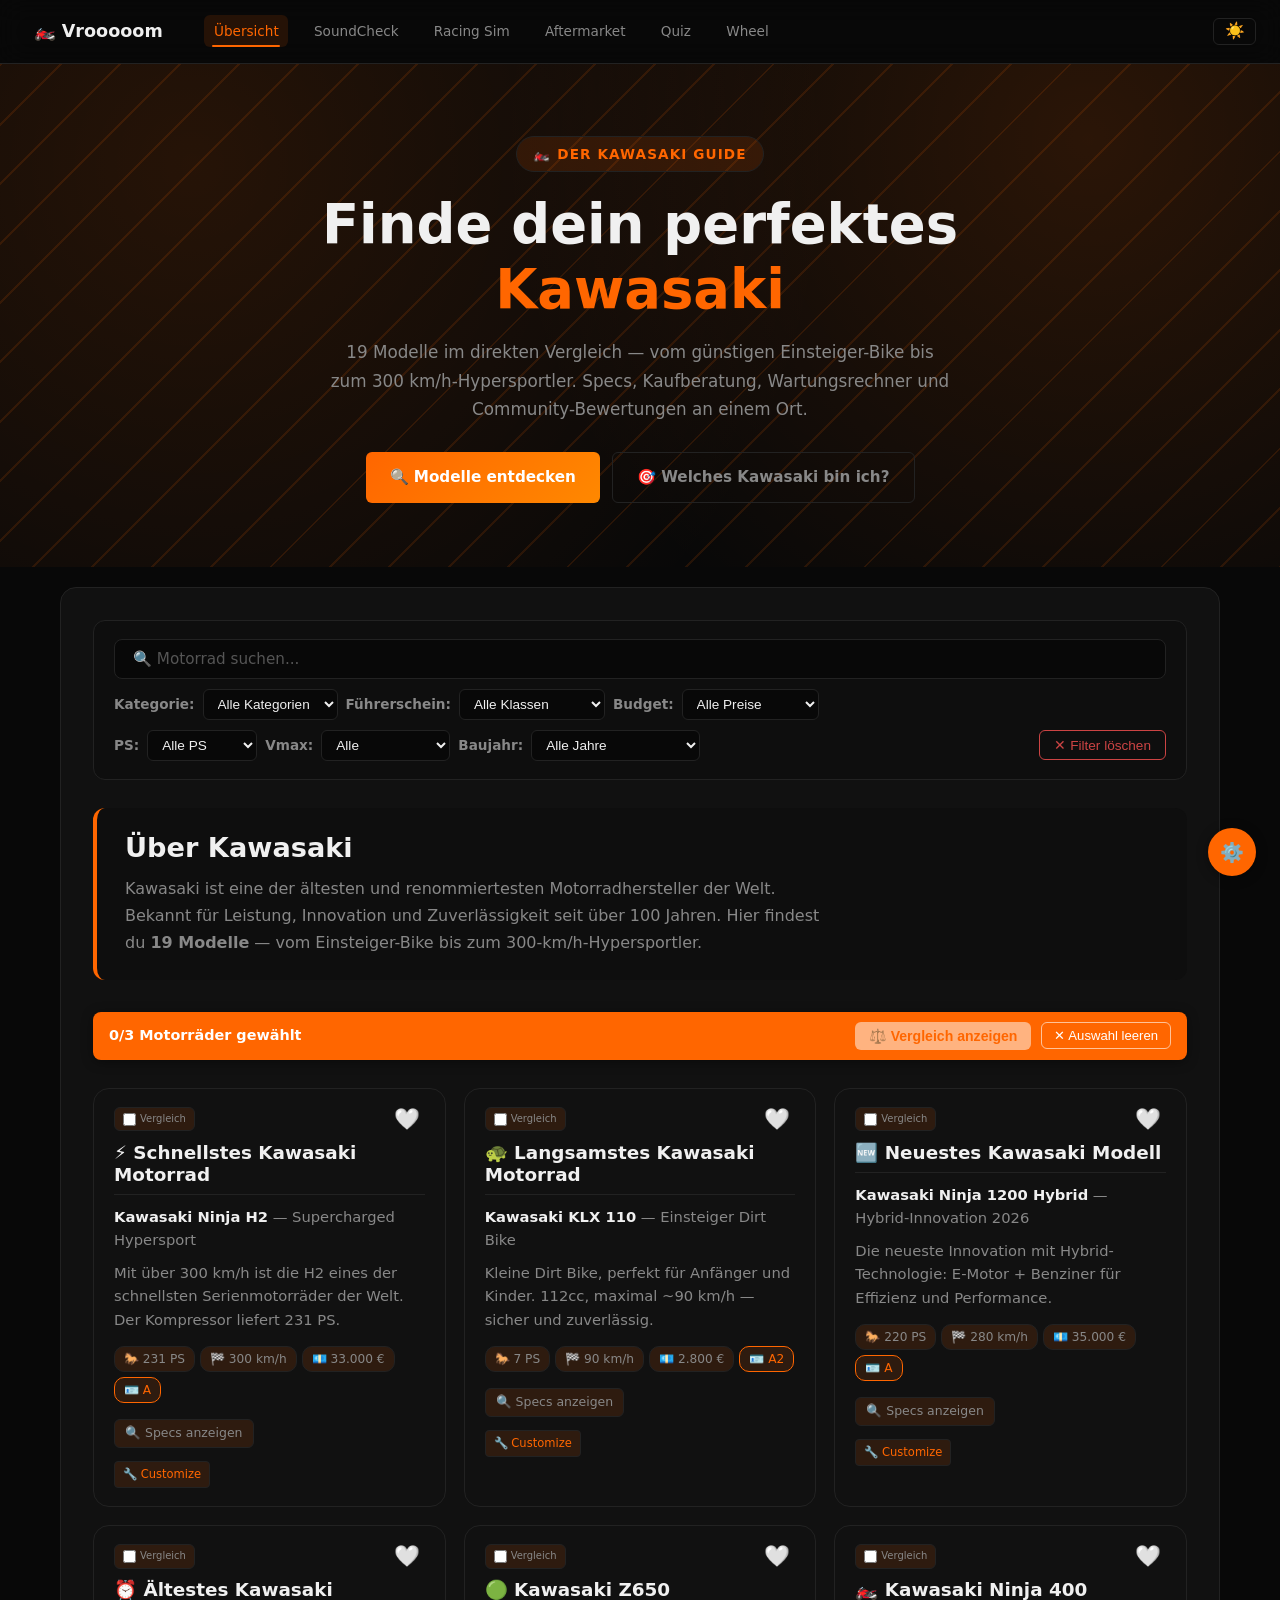
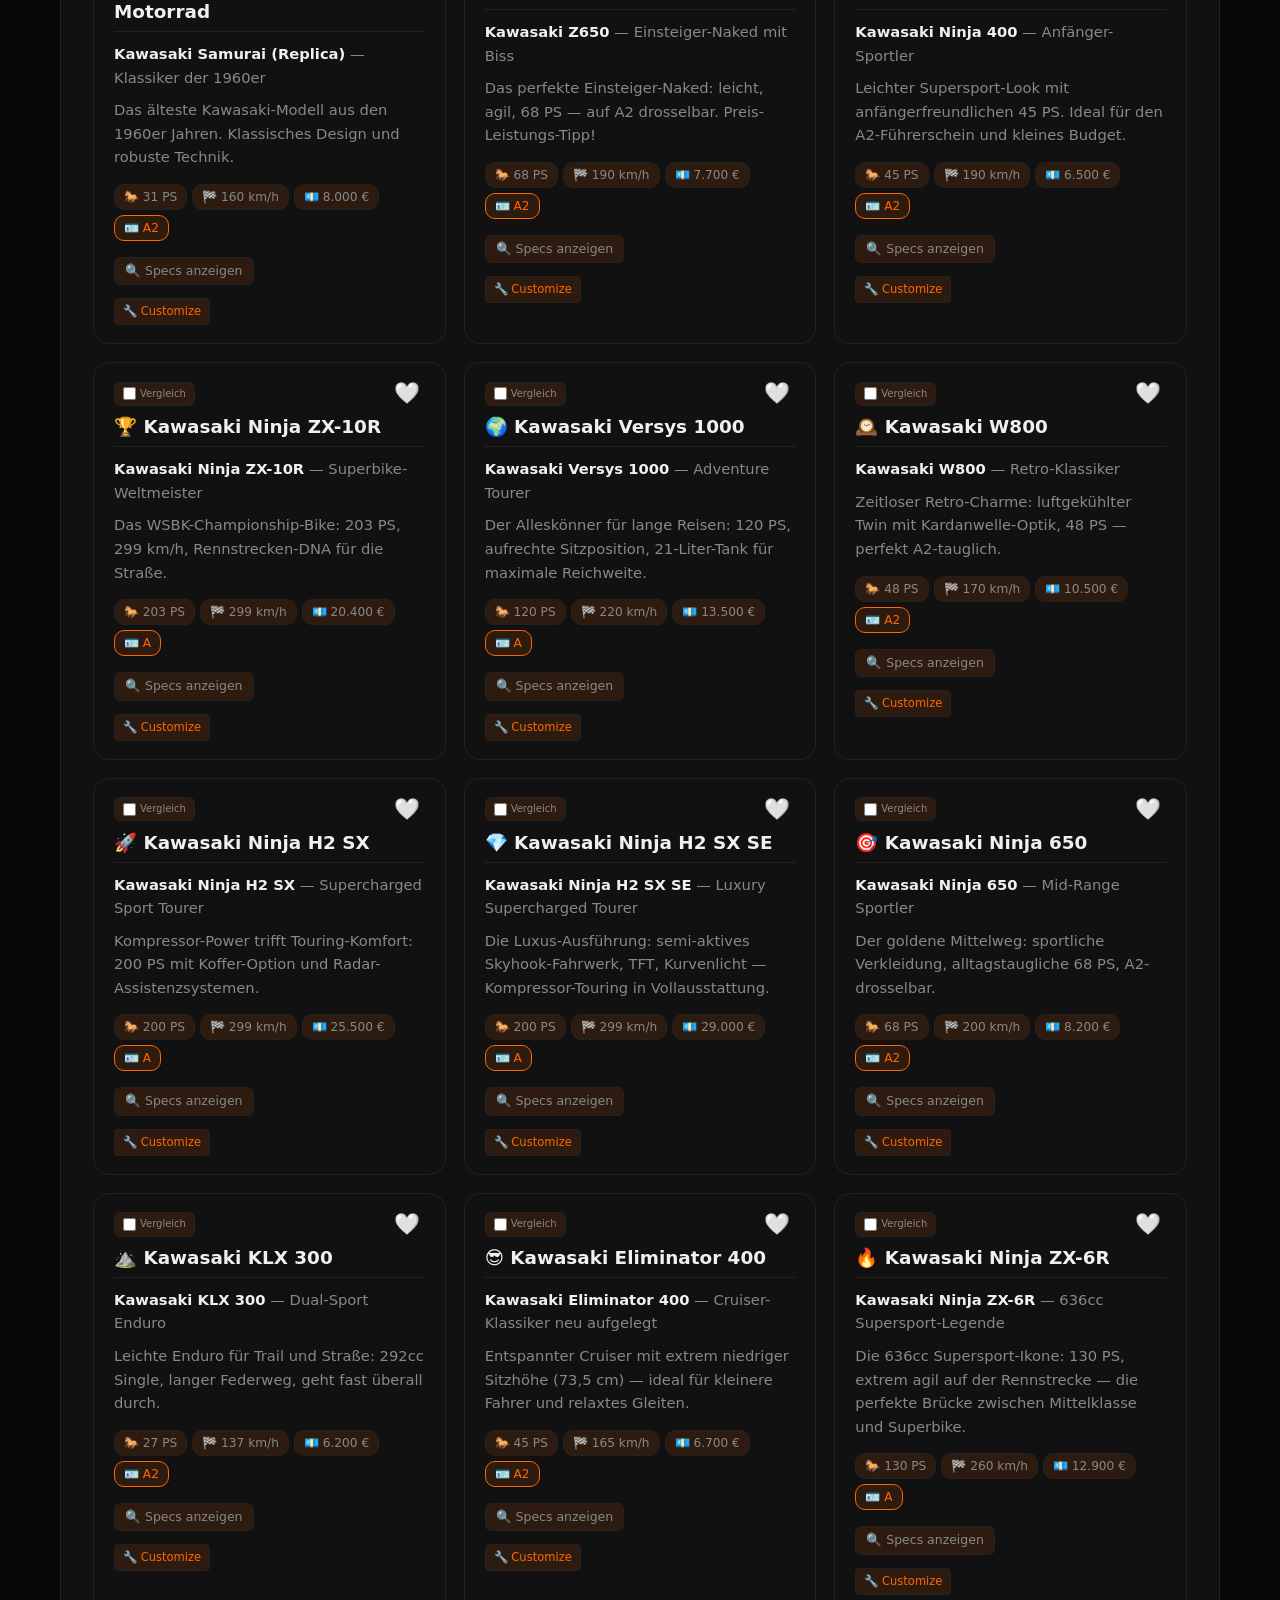
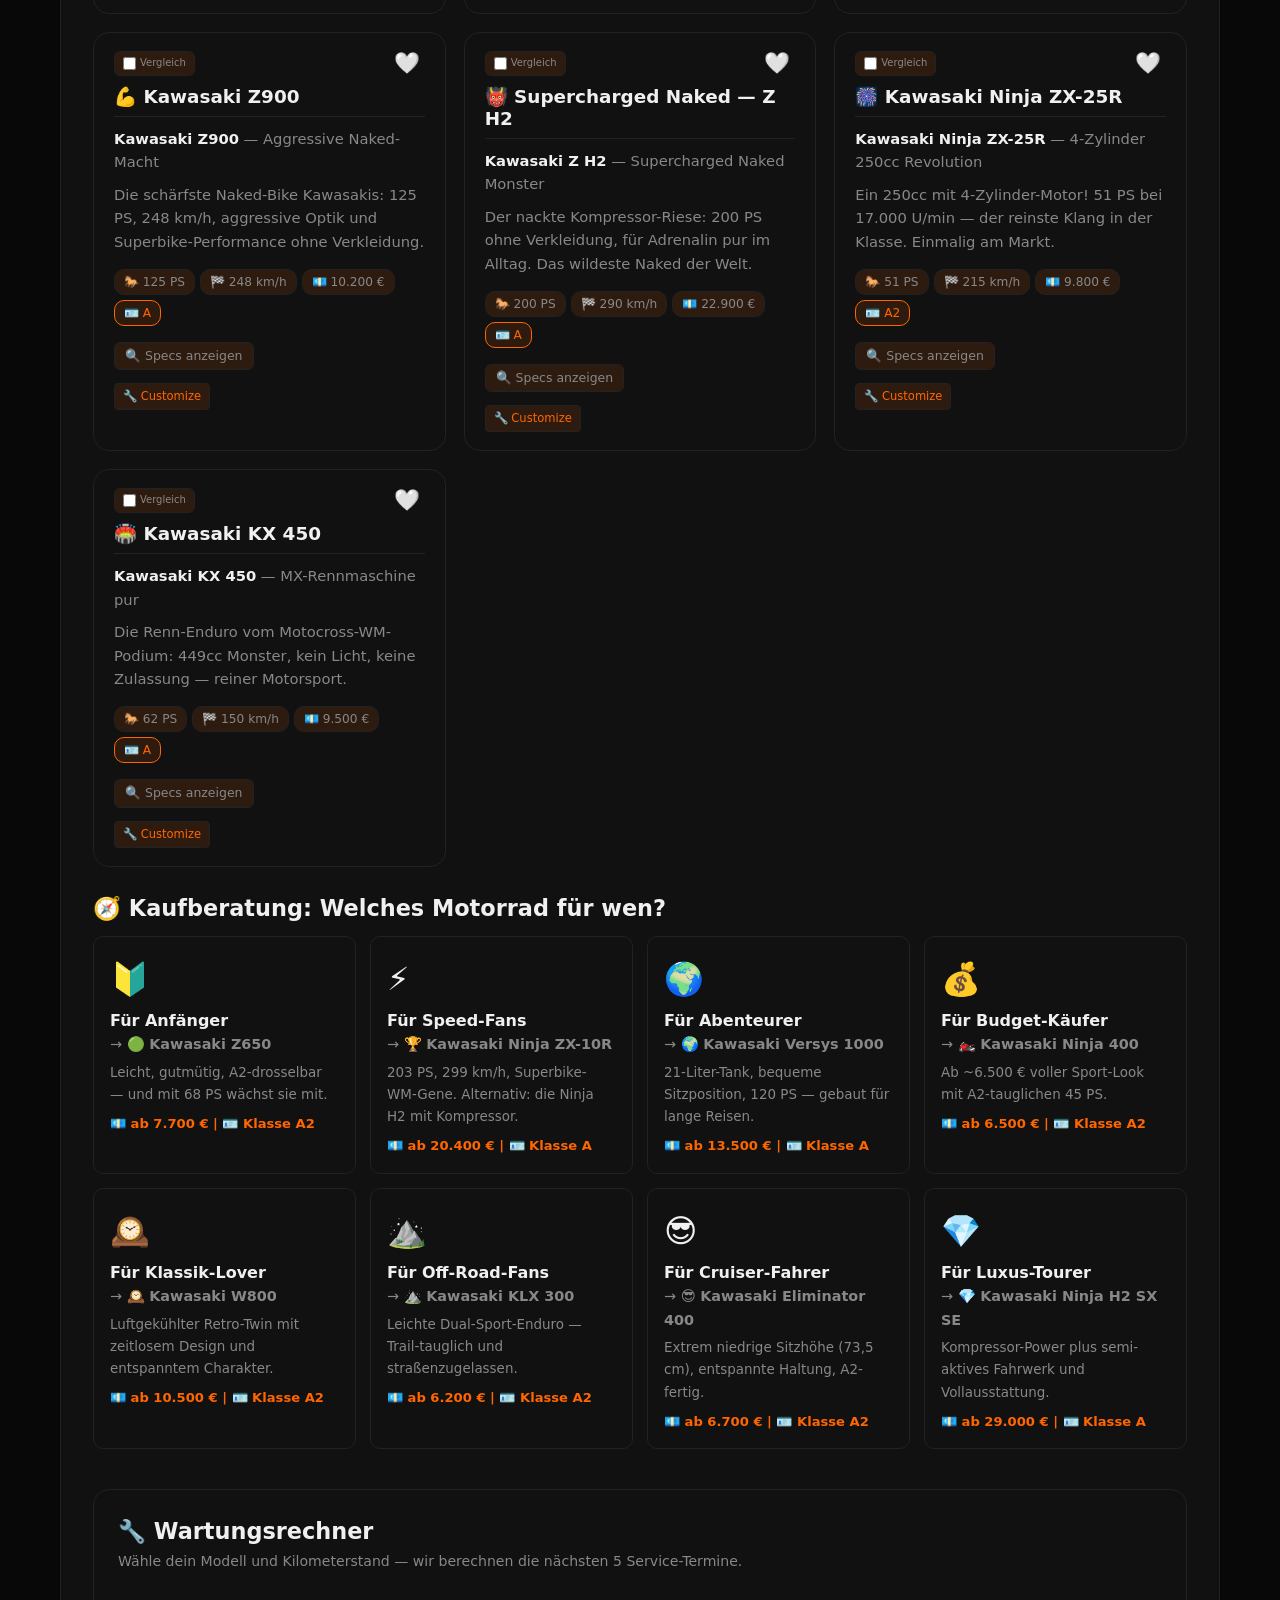
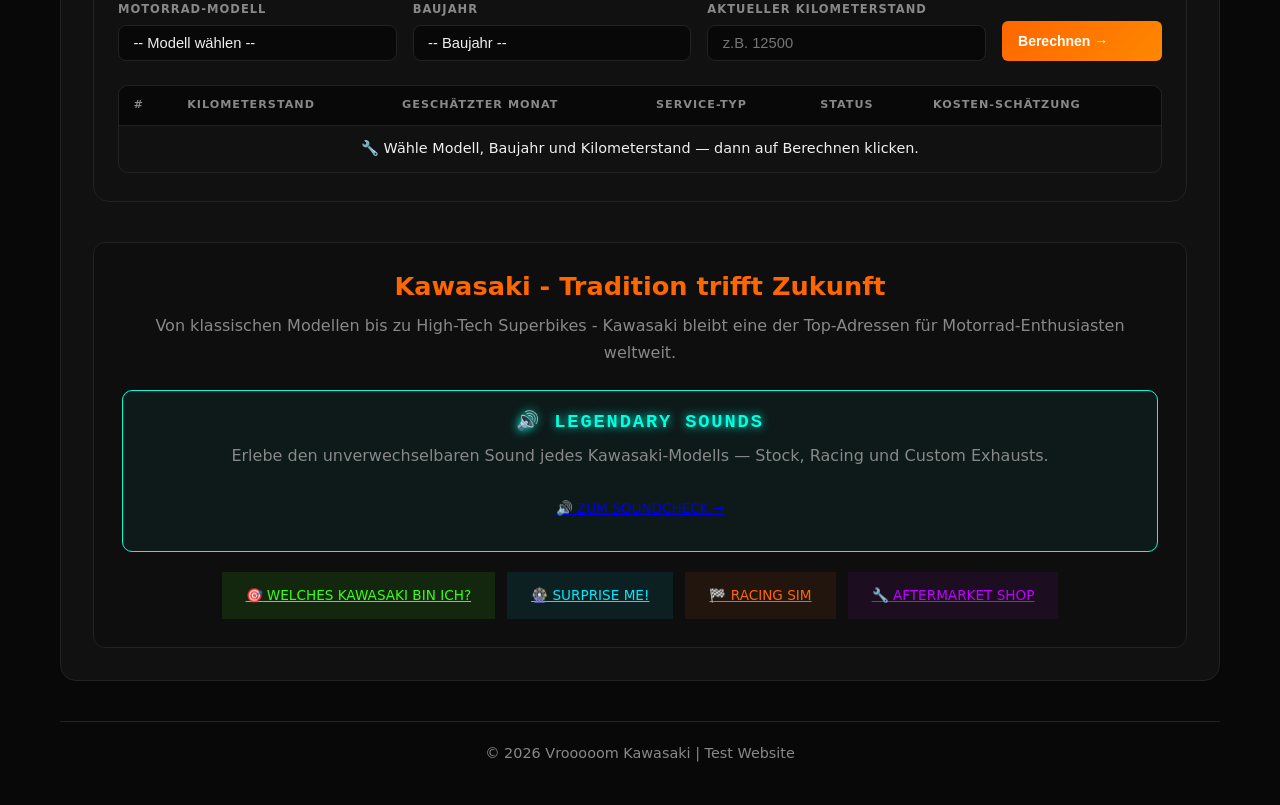
==== commit 076466a2: "test(visual): static checks for tokens, reduced-motion, focus & images Neue tests/visual-upgrade-tes" ====
--- a/index.html
+++ b/index.html
@@ -629,8 +629,8 @@
         /**
          * Erzeugt ein selbst gezeichnetes SVG-Platzhalterbild (Gradient +
          * einfache Motorrad-Silhouette + Modellname) als Data-URI. Ersetzt
-         * den früheren externen placehold.co-Aufruf, damit die Galerie ohne
-         * jegliche externe Bild-Requests funktioniert.
+         * den früheren externen Platzhalterbild-Dienst-Aufruf, damit die
+         * Galerie ohne jegliche externe Bild-Requests funktioniert.
          * @param {string} name - Anzuzeigender Modellname.
          * @param {string} g1 - Erste Gradient-Hexfarbe (ohne '#').
          * @param {string} g2 - Zweite Gradient-Hexfarbe (ohne '#').
--- a/styles.css
+++ b/styles.css
@@ -873,6 +873,19 @@
   padding: 1rem 1.25rem;
   border-bottom: 1px solid var(--border);
   background: var(--bg-secondary);
+}
+
+/* Glassmorphism accent (sparingly used, see design.css .site-nav for the
+   other occurrence): solid --bg-secondary above is the fallback for
+   browsers without backdrop-filter support; where supported, a
+   translucent glass panel replaces it. */
+@supports (backdrop-filter: blur(1px)) or (-webkit-backdrop-filter: blur(1px)) {
+  .settings-panel-header {
+    background: var(--glass-bg, var(--bg-secondary));
+    border-bottom: 1px solid var(--glass-border, var(--border));
+    -webkit-backdrop-filter: blur(12px) saturate(150%);
+    backdrop-filter: blur(12px) saturate(150%);
+  }
 }
 .settings-panel-title { font-weight: 700; font-size: 1rem; color: var(--text); }
 .settings-close {
--- a/design.css
+++ b/design.css
@@ -151,6 +151,9 @@
 }
 
 /* ── Navigation ─────────────────────────────────────────────── */
+/* Glassmorphism accent: --nav-bg is already a near-solid rgba value, so
+   browsers without backdrop-filter support render a perfectly readable
+   solid bar (progressive enhancement, no separate fallback rule needed). */
 .site-nav {
   background: var(--nav-bg);
   border-bottom: 1px solid var(--border);
@@ -162,6 +165,13 @@
   position: sticky;
   top: 0;
   z-index: 100;
+}
+
+@supports (backdrop-filter: blur(1px)) or (-webkit-backdrop-filter: blur(1px)) {
+  .site-nav {
+    -webkit-backdrop-filter: blur(14px) saturate(140%);
+    backdrop-filter: blur(14px) saturate(140%);
+  }
 }
 
 .site-nav .brand {
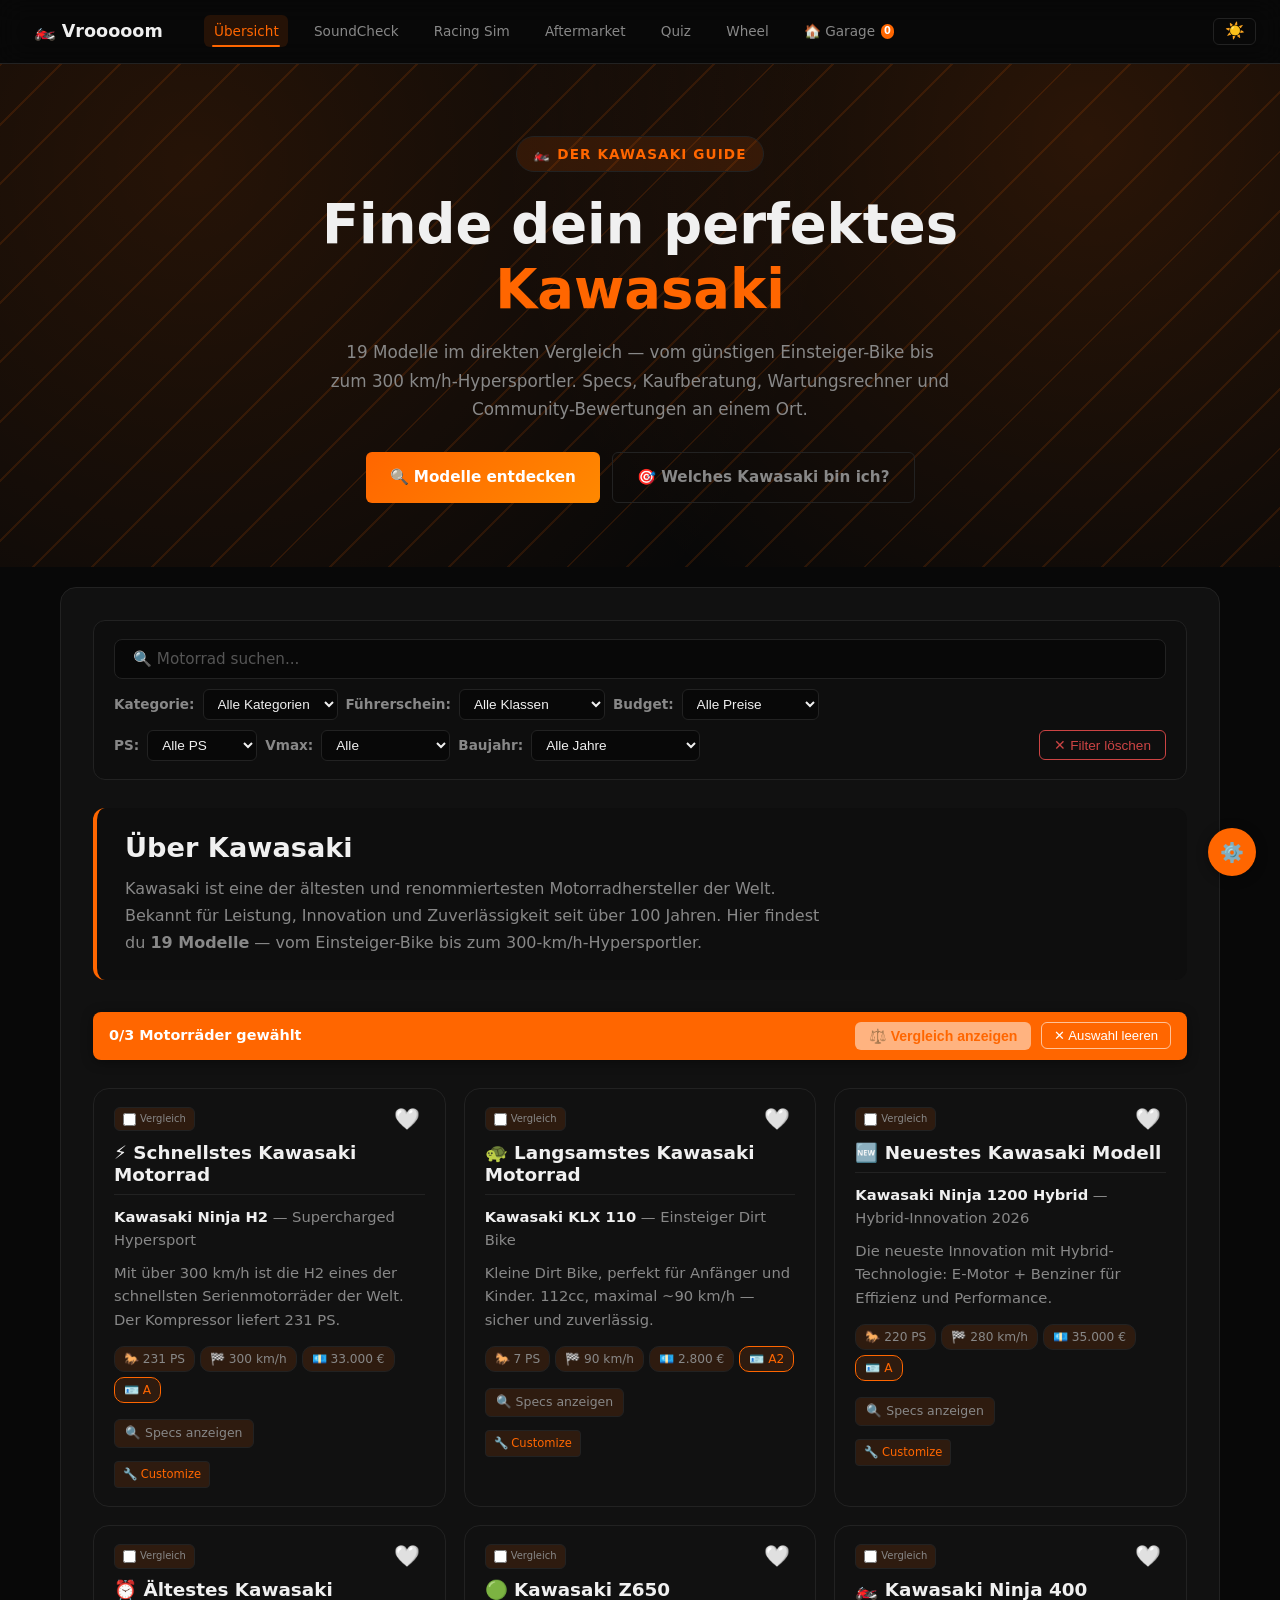
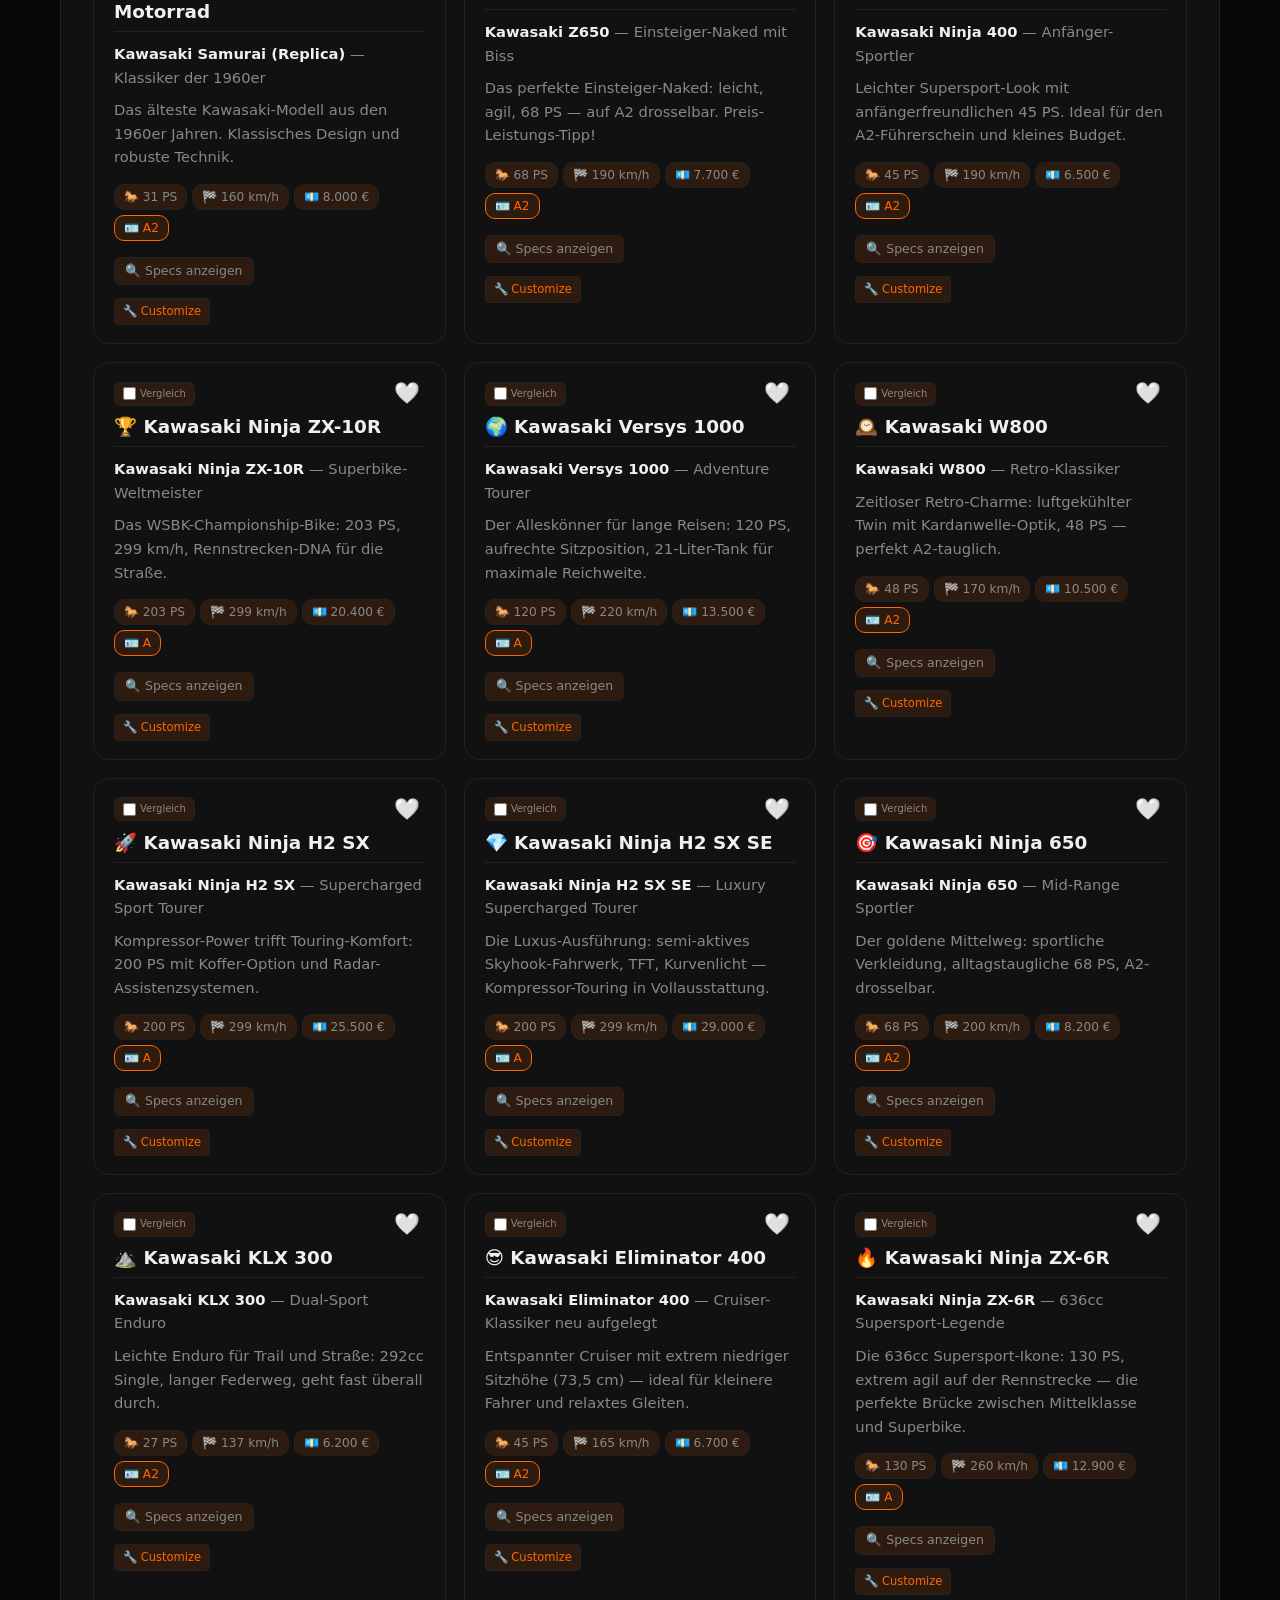
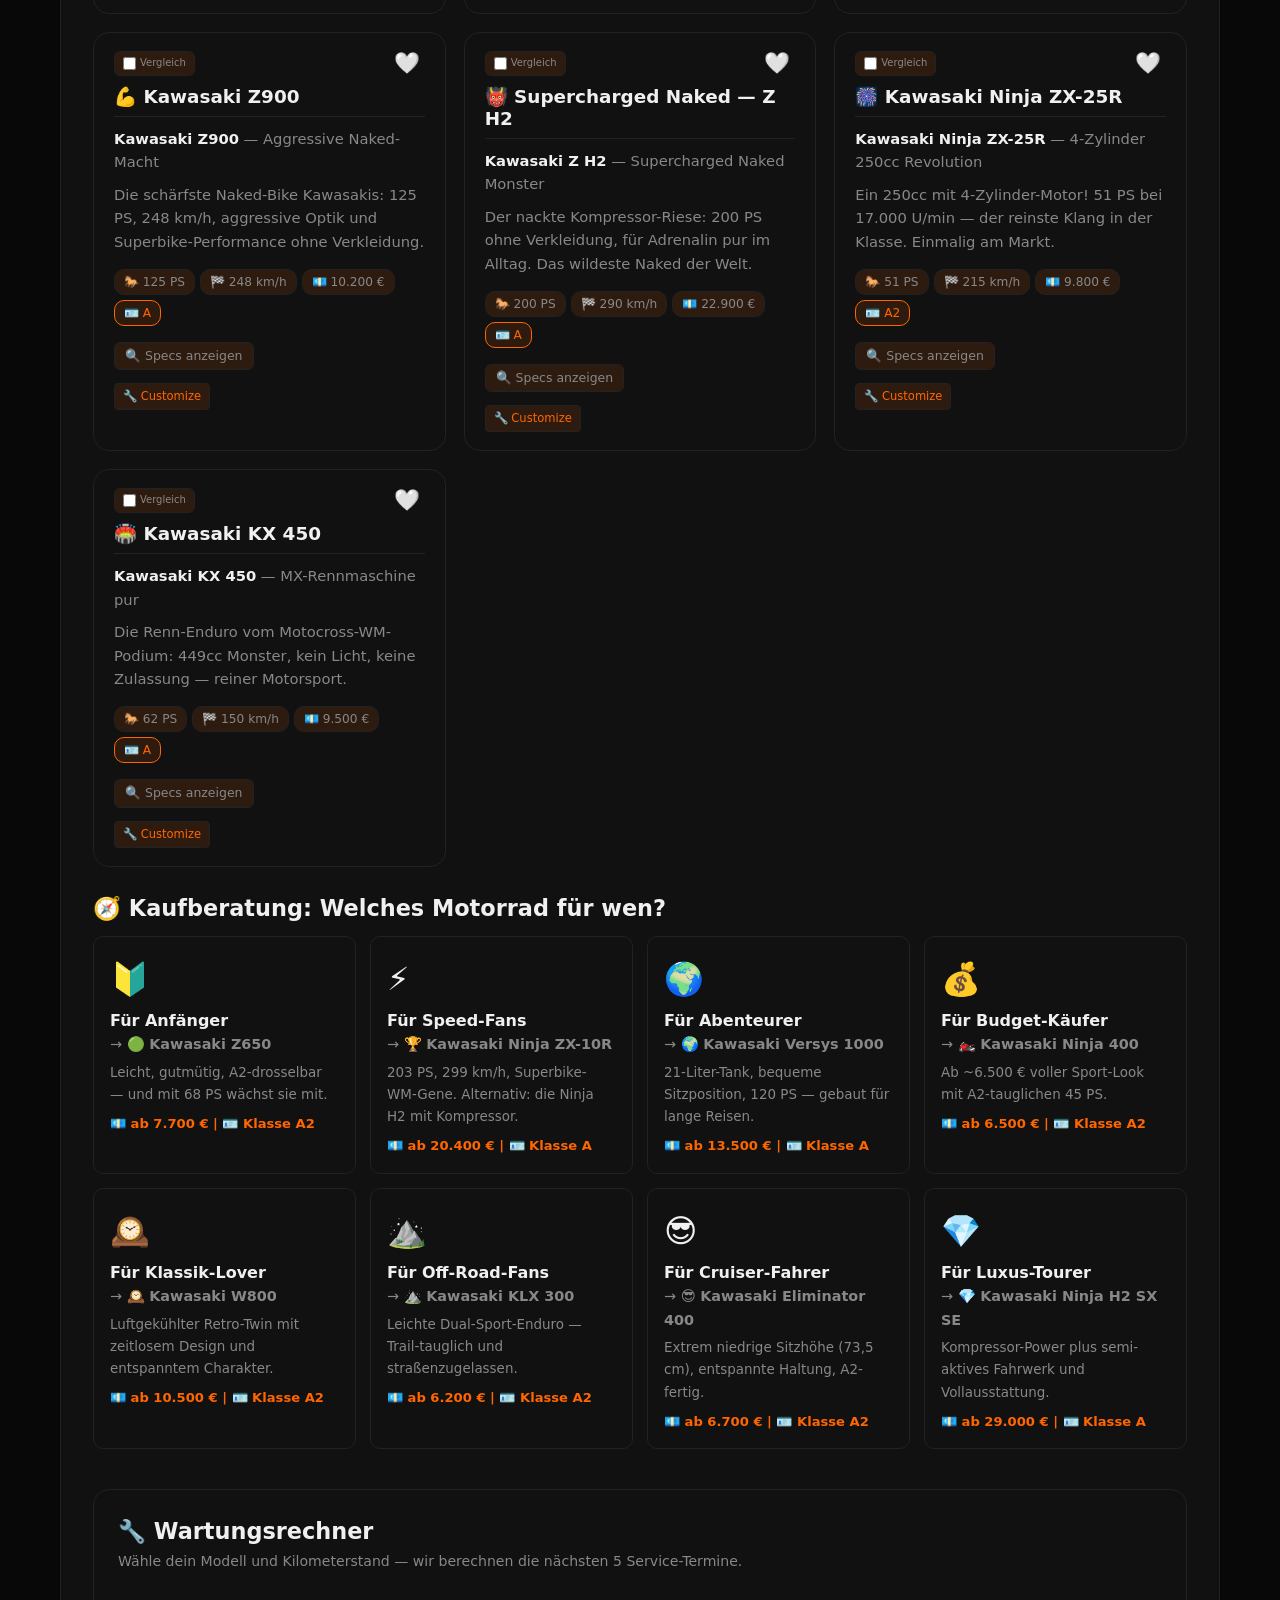
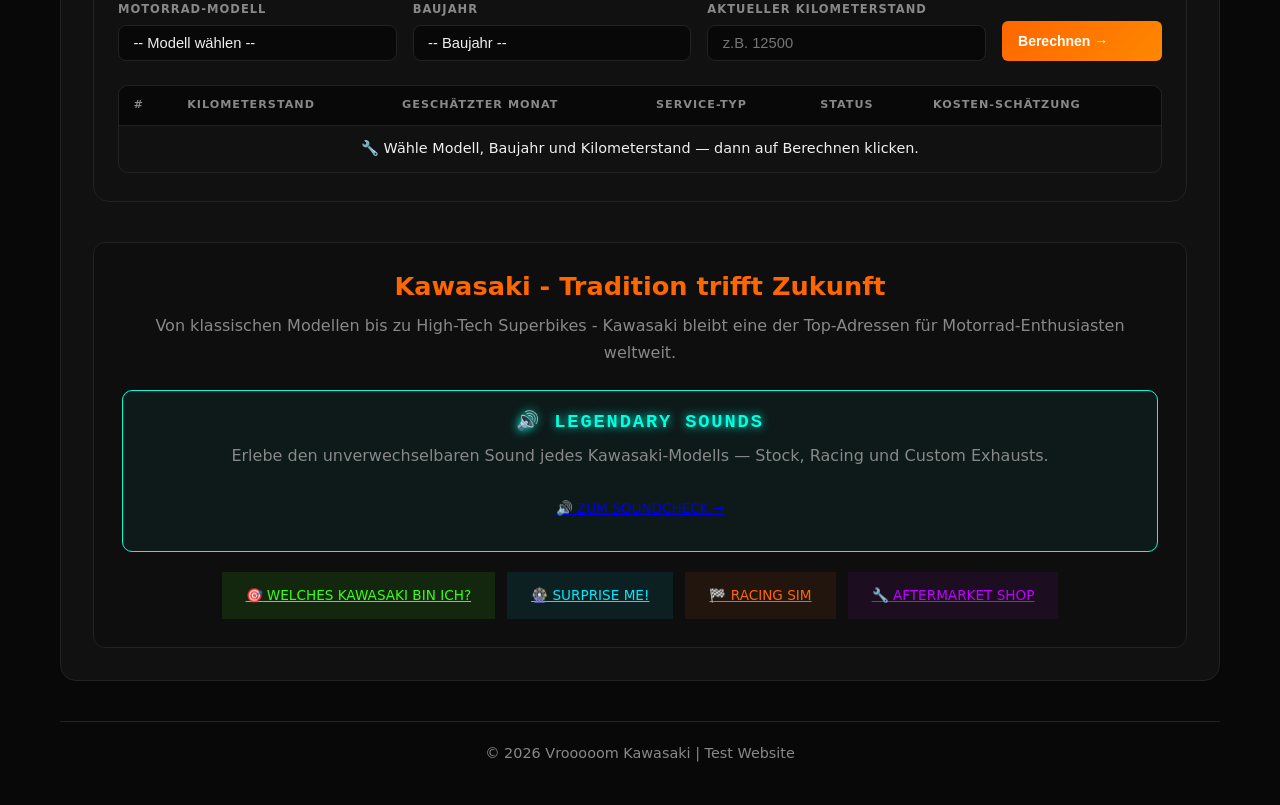
==== commit d58bb7af: "feat(index): hooks + garage widget Adds a garage nav link (icon + live favorites-count badge) to ind" ====
--- a/index.html
+++ b/index.html
@@ -324,6 +324,28 @@
     .hero { padding: 3rem 1rem 2.5rem; }
     .hero-cta-row { flex-direction: column; align-items: stretch; }
 }
+
+/* ====================================================
+   GARAGE-NAV-WIDGET — Gamification (Garage/Achievements)
+   ==================================================== */
+.garage-nav-link {
+    display: inline-flex;
+    align-items: center;
+    gap: 0.35rem;
+}
+.garage-nav-badge {
+    display: inline-flex;
+    align-items: center;
+    justify-content: center;
+    min-width: 1.15em;
+    padding: 0 0.35em;
+    background: var(--accent);
+    color: #fff;
+    border-radius: var(--radius-full, 999px);
+    font-size: 0.72em;
+    font-weight: 700;
+    line-height: 1.5;
+}
     </style>
 </head>
 <body>
@@ -335,6 +357,7 @@
         <a href="shop.html">Aftermarket</a>
         <a href="quiz.html">Quiz</a>
         <a href="wheel.html">Wheel</a>
+        <a href="garage.html" class="garage-nav-link">🏠 Garage <span class="garage-nav-badge" id="garageNavFavCount" hidden>0</span></a>
         <button class="theme-toggle" id="themeToggle" aria-label="Theme umschalten">☀️</button>
     </nav>
 
@@ -1017,6 +1040,46 @@
         };
 
         /* ==========================================
+           Garage-Nav-Widget + Gamification-Helper (additiv)
+           ========================================== */
+        /**
+         * Aktualisiert das Favoriten-Badge im Garage-Nav-Link (Anzahl live
+         * Favoriten). Rein additiv, darf nie einen Fehler werfen.
+         * @returns {void}
+         */
+        function updateGarageNavBadge() {
+            try {
+                var badge = document.getElementById('garageNavFavCount');
+                if (!badge) return;
+                var count = Favorites.getAll().length;
+                badge.textContent = String(count);
+                badge.hidden = count === 0;
+            } catch (e) { /* darf Nav nie blockieren */ }
+        }
+
+        /**
+         * Trägt ein Bike als "zuletzt angesehen" in vroooom_garage_recentlyViewed
+         * ein (dedupliziert, neueste zuerst, auf 8 Einträge gekappt). Spiegelt
+         * die Capping-Logik aus garage.js (VroooomGarage.addToRecentlyViewed),
+         * hier dupliziert, damit index.html kein zusätzliches Skript laden muss.
+         * @param {string} bikeKey - Bike-ID des geöffneten Motorrads.
+         * @returns {void}
+         */
+        function recordGarageRecentlyView(bikeKey) {
+            try {
+                var KEY = 'vroooom_garage_recentlyViewed';
+                var raw = localStorage.getItem(KEY);
+                var list = [];
+                try { list = raw ? JSON.parse(raw) : []; } catch (e) { list = []; }
+                if (!Array.isArray(list)) list = [];
+                list = list.filter(function(entry) { return entry && entry.bikeKey !== bikeKey; });
+                list.unshift({ bikeKey: bikeKey, viewedAt: new Date().toISOString() });
+                if (list.length > 8) list = list.slice(0, 8);
+                localStorage.setItem(KEY, JSON.stringify(list));
+            } catch (e) { /* darf Modal.open nie blockieren */ }
+        }
+
+        /* ==========================================
            Favorites System
            ========================================== */
         var Favorites = (function() {
@@ -1033,6 +1096,11 @@
                 save();
                 renderAll();
                 FavoritesSection.render();
+                updateGarageNavBadge();
+                try {
+                    if (typeof window.VroooomStats !== 'undefined') window.VroooomStats.recordFavoritesCount(favs.length);
+                    if (typeof window.VroooomAchievements !== 'undefined') window.VroooomAchievements.checkNow({ favoritesCount: favs.length });
+                } catch (e) { /* Gamification-Hook darf Favoriten nie blockieren */ }
             }
 
             function renderAll() {
@@ -1101,6 +1169,10 @@
                 data[bikeKey].push({ rating: rating, text: text, date: new Date().toLocaleDateString('de-DE') });
                 save();
                 updateCardBadge(bikeKey);
+                try {
+                    if (typeof window.VroooomStats !== 'undefined') window.VroooomStats.recordReview();
+                    if (typeof window.VroooomAchievements !== 'undefined') window.VroooomAchievements.checkNow();
+                } catch (e) { /* Gamification-Hook darf Reviews nie blockieren */ }
             }
 
             function getAvg(bikeKey) {
@@ -1553,6 +1625,11 @@
             function open(bikeKey, triggerEl) {
                 var bike = BIKES[bikeKey];
                 if (!bike) return;
+                try {
+                    if (typeof window.VroooomStats !== 'undefined') window.VroooomStats.recordBikeView(bikeKey);
+                    recordGarageRecentlyView(bikeKey);
+                    if (typeof window.VroooomAchievements !== 'undefined') window.VroooomAchievements.checkNow();
+                } catch (e) { /* Gamification-Hook darf das Modal nie blockieren */ }
                 currentBikeKey = bikeKey;
                 lastTrigger = triggerEl || null;
                 titleEl.textContent = bike.name;
@@ -1821,6 +1898,7 @@
             Favorites.renderAll();
             FavoritesSection.render();
             Reviews.updateAllBadges();
+            updateGarageNavBadge();
             // MaintenanceCalc wird erst im unteren <script>-Block definiert
             // (siehe "Init MaintenanceCalc on page load" weiter unten) —
             // hier NICHT erneut aufrufen, sonst ReferenceError (Mängelliste 1.1).
@@ -2122,6 +2200,8 @@
         } catch(e) {}
     }
     </script>
+    <script src="stats.js"></script>
+    <script src="achievements.js"></script>
     <script src="settings.js"></script>
     <script src="scroll-reveal.js"></script>
 </body>
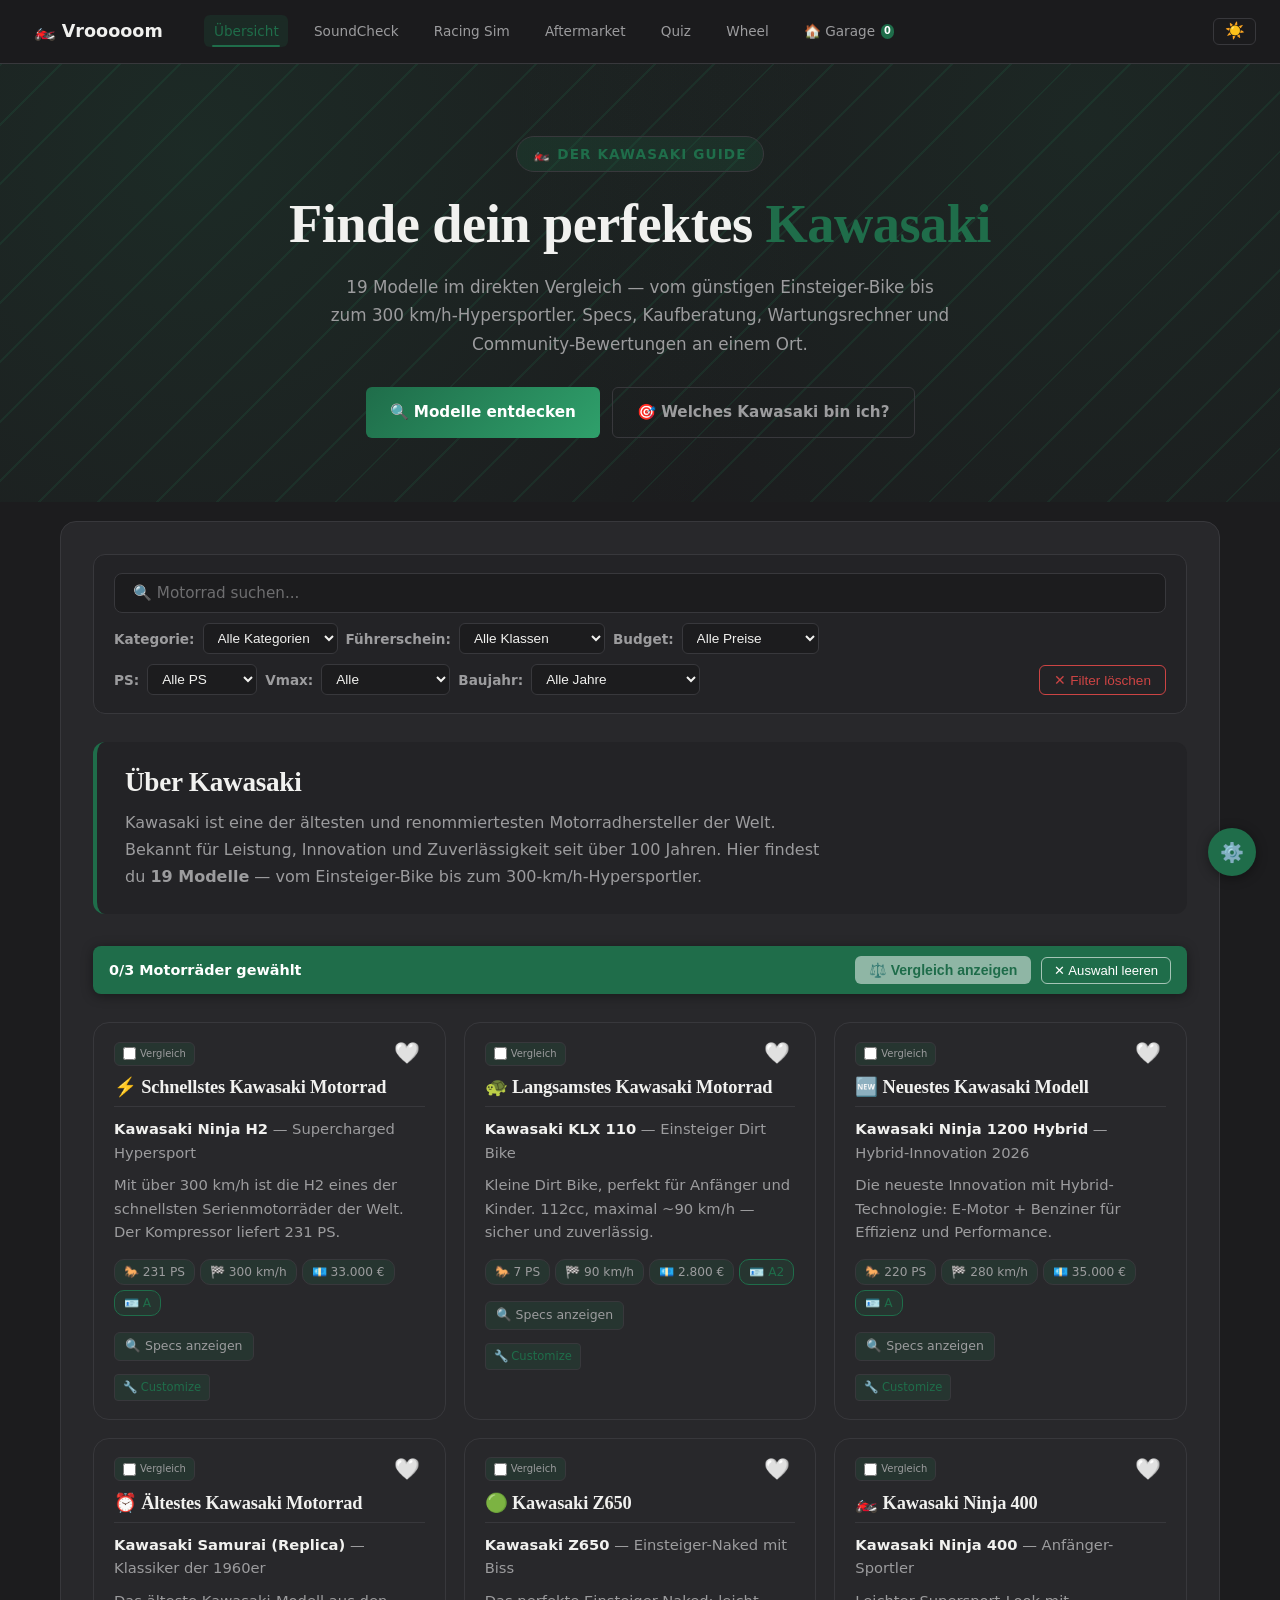
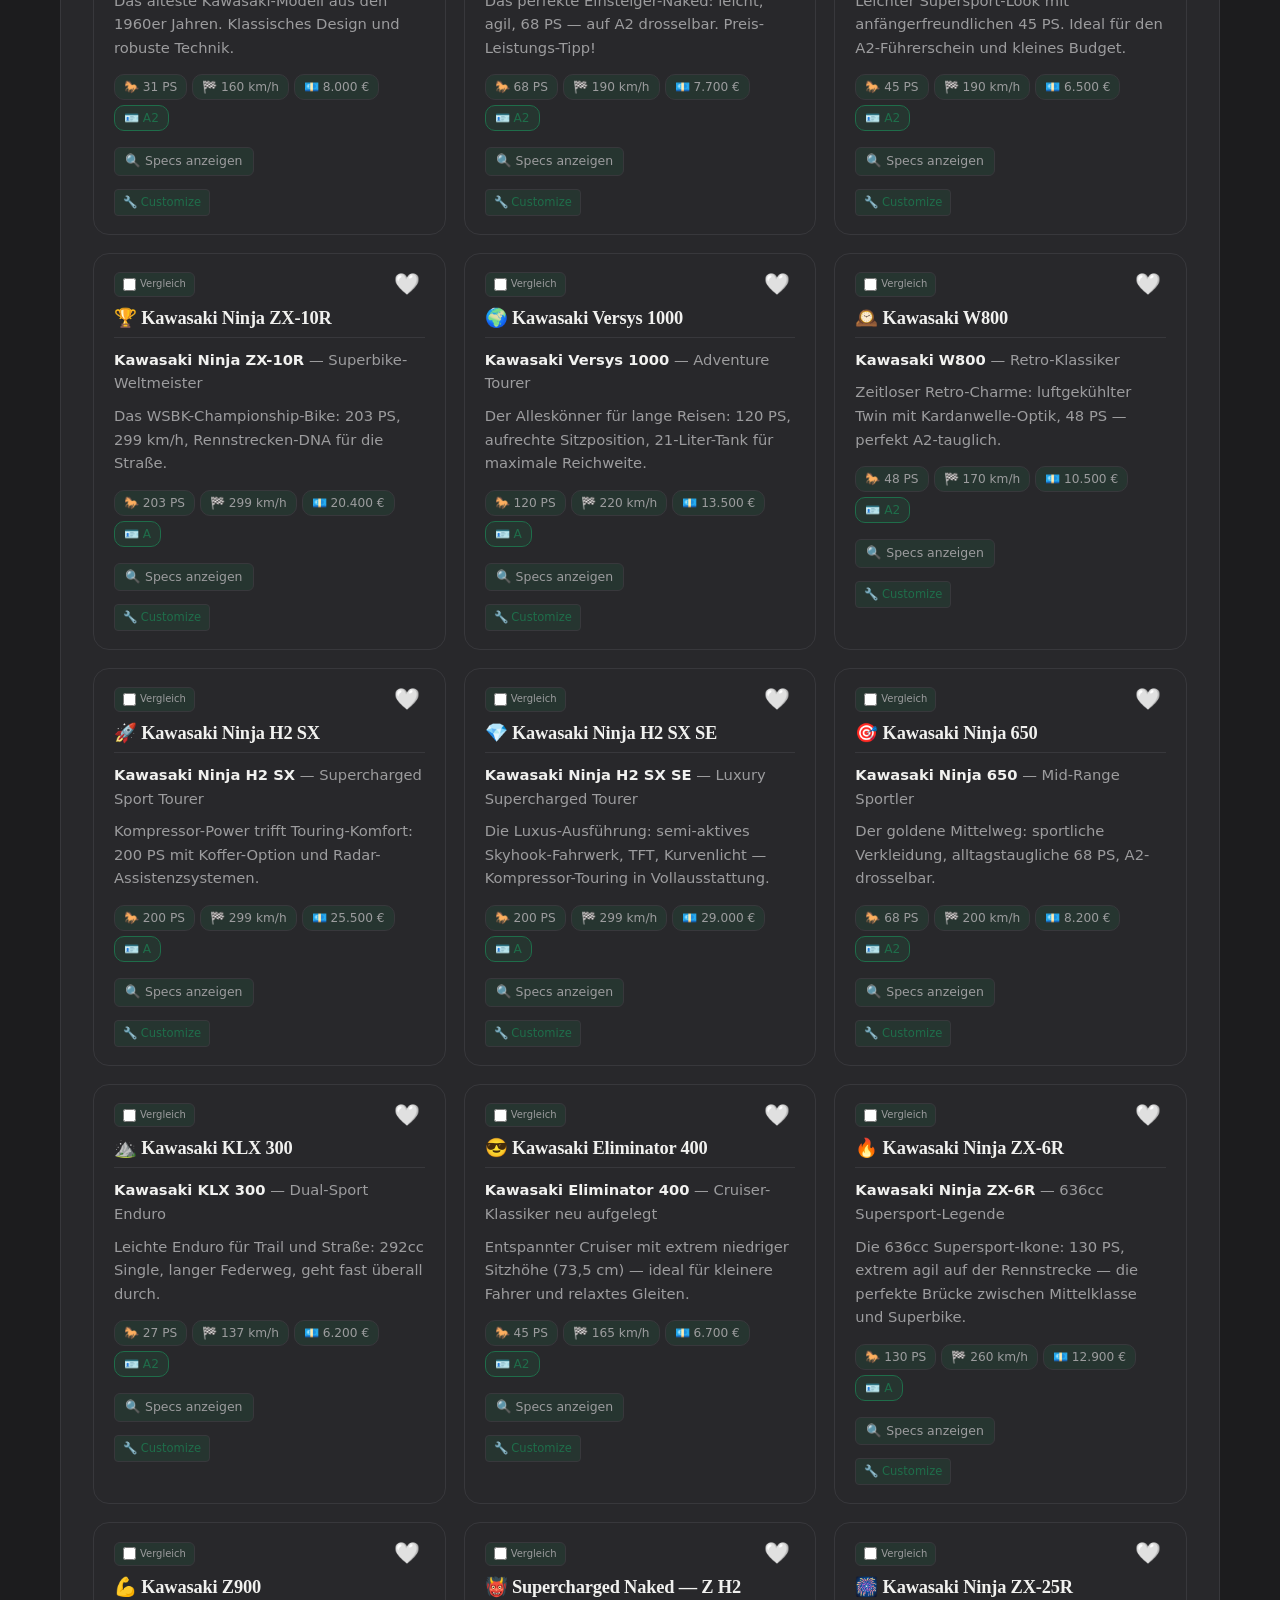
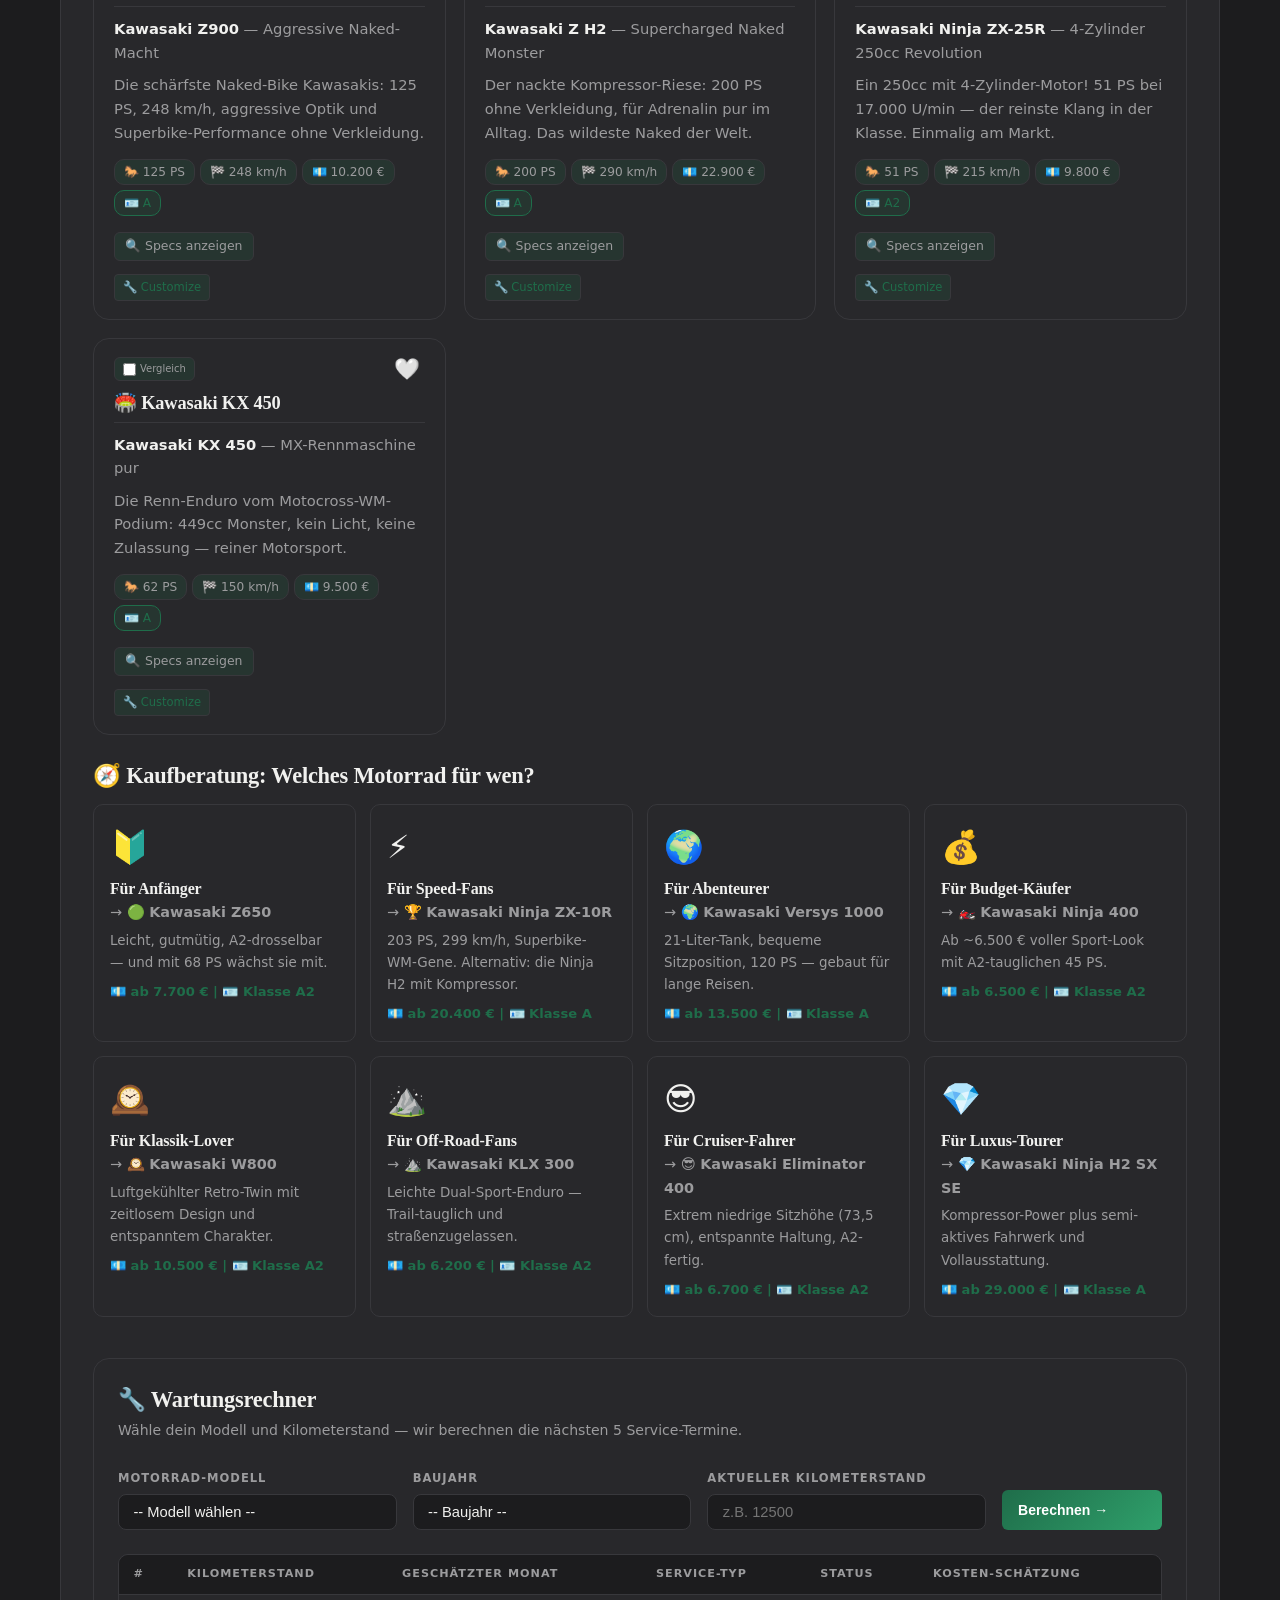
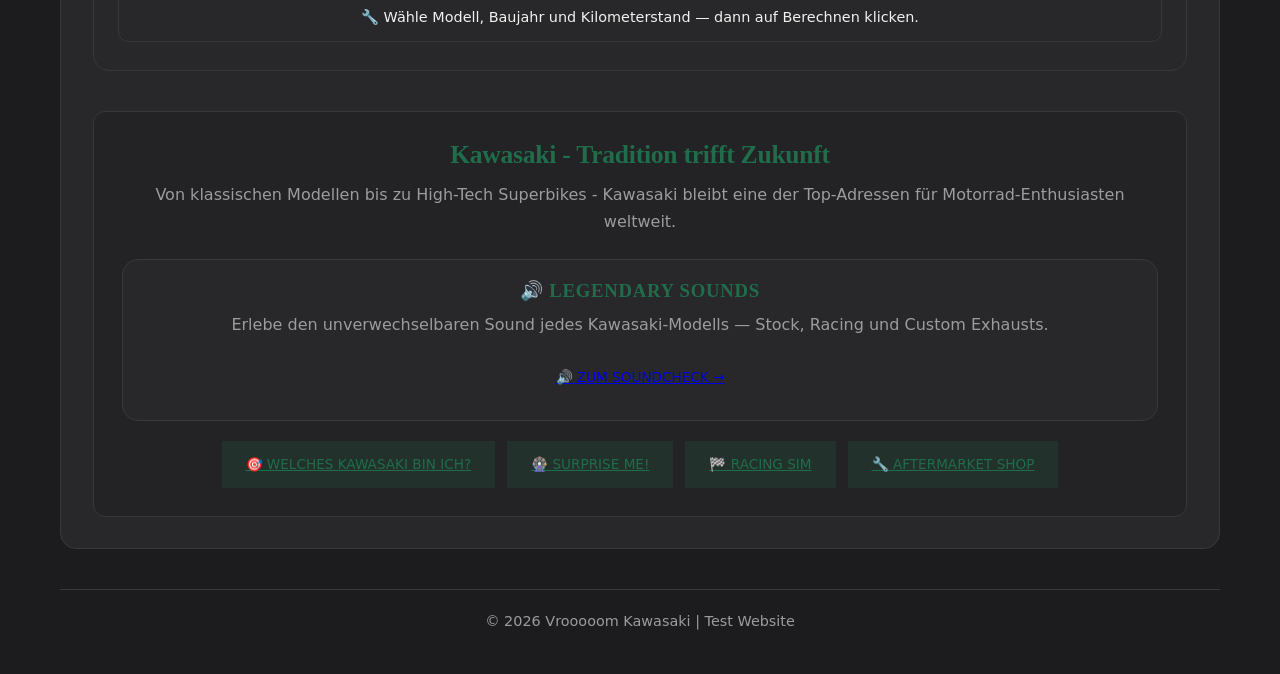
==== commit 4b25039a: "style(system): deep-green/anthracite color palette + tokens Swaps design.css token VALUES (names unc" ====
--- a/index.html
+++ b/index.html
@@ -223,7 +223,7 @@
 [data-theme="light"] .maint-status.soon    { background: rgba(234,179,8,0.1); }
 [data-theme="light"] .maint-status.later   { background: #e5e5e5; color: #666; }
 [data-theme="light"] .maint-service-chip {
-    background: rgba(255,102,0,0.08);
+    background: rgba(31,109,74,0.08);
 }
 /* ---- Responsive layout ---- */
 @media (max-width: 768px) {
@@ -263,7 +263,7 @@
     z-index: -1;
     background:
         radial-gradient(circle at 15% 20%, var(--accent-dim), transparent 55%),
-        radial-gradient(circle at 85% 15%, rgba(255,102,0,0.14), transparent 50%),
+        radial-gradient(circle at 85% 15%, rgba(31,109,74,0.14), transparent 50%),
         repeating-linear-gradient(135deg, var(--accent-dim) 0 2px, transparent 2px 42px),
         var(--bg);
 }
@@ -540,16 +540,16 @@
             <section class="closing js-reveal">
                 <h2>Kawasaki - Tradition trifft Zukunft</h2>
                 <p>Von klassischen Modellen bis zu High-Tech Superbikes - Kawasaki bleibt eine der Top-Adressen für Motorrad-Enthusiasten weltweit.</p>
-                <div class="legendary-sounds-teaser" style="margin-top:24px;padding:20px 24px;border:1px solid #00FFE0;border-radius:10px;background:rgba(0,255,224,0.05);text-align:center;">
-                    <h3 style="font-family:'Orbitron',monospace;text-transform:uppercase;letter-spacing:0.1em;color:#00FFE0;text-shadow:0 0 10px #00FFE0;margin-bottom:8px;">🔊 LEGENDARY SOUNDS</h3>
+                <div class="legendary-sounds-teaser" style="margin-top:24px;padding:20px 24px;border:1px solid var(--border);border-radius:var(--radius-lg, 12px);background:var(--card-bg);text-align:center;">
+                    <h3 style="letter-spacing:0.04em;color:var(--accent);margin-bottom:8px;">🔊 LEGENDARY SOUNDS</h3>
                     <p style="margin-bottom:16px;">Erlebe den unverwechselbaren Sound jedes Kawasaki-Modells — Stock, Racing und Custom Exhausts.</p>
                     <a href="soundcheck.html" class="btn-hear" style="display:inline-flex;align-items:center;gap:8px;padding:12px 28px;font-size:0.85em;">🔊 ZUM SOUNDCHECK →</a>
                 </div>
                 <div style="margin-top:20px;display:flex;gap:12px;flex-wrap:wrap;justify-content:center;">
-                    <a href="quiz.html" class="btn-hear" style="display:inline-flex;align-items:center;gap:8px;padding:12px 24px;font-size:0.85em;background:rgba(57,255,20,0.1);border-color:#39ff14;color:#39ff14;">🎯 WELCHES KAWASAKI BIN ICH?</a>
-                    <a href="wheel.html" class="btn-hear" style="display:inline-flex;align-items:center;gap:8px;padding:12px 24px;font-size:0.85em;background:rgba(0,234,255,0.08);border-color:#00eaff;color:#00eaff;">🎡 SURPRISE ME!</a>
-                    <a href="race.html" class="btn-hear" style="display:inline-flex;align-items:center;gap:8px;padding:12px 24px;font-size:0.85em;background:rgba(255,102,0,0.08);border-color:#ff6600;color:#ff6600;">🏁 RACING SIM</a>
-                    <a href="shop.html" class="btn-hear" style="display:inline-flex;align-items:center;gap:8px;padding:12px 24px;font-size:0.85em;background:rgba(191,0,255,0.08);border-color:#bf00ff;color:#bf00ff;">🔧 AFTERMARKET SHOP</a>
+                    <a href="quiz.html" class="btn-hear" style="display:inline-flex;align-items:center;gap:8px;padding:12px 24px;font-size:0.85em;background:var(--accent-dim);border-color:var(--accent);color:var(--accent);">🎯 WELCHES KAWASAKI BIN ICH?</a>
+                    <a href="wheel.html" class="btn-hear" style="display:inline-flex;align-items:center;gap:8px;padding:12px 24px;font-size:0.85em;background:var(--accent-dim);border-color:var(--accent);color:var(--accent);">🎡 SURPRISE ME!</a>
+                    <a href="race.html" class="btn-hear" style="display:inline-flex;align-items:center;gap:8px;padding:12px 24px;font-size:0.85em;background:var(--accent-dim);border-color:var(--accent);color:var(--accent);">🏁 RACING SIM</a>
+                    <a href="shop.html" class="btn-hear" style="display:inline-flex;align-items:center;gap:8px;padding:12px 24px;font-size:0.85em;background:var(--accent-dim);border-color:var(--accent);color:var(--accent);">🔧 AFTERMARKET SHOP</a>
                 </div>
             </section>
         </main>
--- a/styles.css
+++ b/styles.css
@@ -934,8 +934,8 @@
   flex-shrink: 0;
   border: 1px solid var(--border);
 }
-.theme-preview-neon     { background: linear-gradient(135deg, #080808, #ff6600); }
-.theme-preview-light    { background: linear-gradient(135deg, #f5f5f5, #ff6600); }
+.theme-preview-neon     { background: linear-gradient(135deg, #1c1c1e, var(--accent)); }
+.theme-preview-light    { background: linear-gradient(135deg, #fafafa, var(--accent)); }
 .theme-preview-dark-pro { background: linear-gradient(135deg, #111, #444); }
 
 .theme-option-info { display: flex; flex-direction: column; gap: 1px; }
--- a/design.css
+++ b/design.css
@@ -31,62 +31,80 @@
   --ease-out: cubic-bezier(0.16, 1, 0.3, 1);
   --ease-spring: cubic-bezier(0.34, 1.56, 0.64, 1);
 
-  /* Typography scale */
+  /* Typography scale — readable sans stack for body copy, editorial serif
+     stack for display headlines (hero/section titles). Both are
+     system-font-only (no external/Google Fonts, per no-external-resources
+     policy). */
   --font-sans: 'Segoe UI', system-ui, -apple-system, 'Helvetica Neue', Arial, sans-serif;
+  --font-display: Georgia, 'Iowan Old Style', 'Palatino Linotype', 'Times New Roman', ui-serif, serif;
   --font-hero: clamp(2.1rem, 5vw, 3.4rem);
   --font-h1: clamp(1.6rem, 4vw, 2.5rem);
   --font-h2: clamp(1.25rem, 2.6vw, 1.75rem);
   --line-height-body: 1.65;
   --line-height-tight: 1.2;
-}
-
-/* === DARK MODE (default) === */
+
+  /* Weight + letter-spacing scale (used together with --font-display for
+     a clear hierarchy: hero > section title > card title > body > caption) */
+  --fw-regular: 400;
+  --fw-medium: 500;
+  --fw-semibold: 600;
+  --fw-bold: 700;
+  --fw-black: 800;
+  --ls-tight: -0.01em;
+  --ls-normal: 0em;
+  --ls-wide: 0.03em;
+}
+
+/* === DARK MODE (default) ===
+   Elegant dark grey (not black) with a single deep racing-green accent. */
 :root {
-  --bg: #080808;
-  --bg-secondary: #0e0e0e;
-  --card-bg: #111111;
-  --border: #222222;
-  --border-hover: #ff6600;
-  --text: #f0f0f0;
-  --text-muted: #888;
-  --text-subtle: #555;
-  --accent: #ff6600;
-  --accent-hover: #ff8800;
-  --accent-dim: rgba(255, 102, 0, 0.12);
-  --nav-bg: rgba(8,8,8,0.88);
+  --bg: #1c1c1e;
+  --bg-secondary: #232326;
+  --card-bg: #28282b;
+  --border: #38383c;
+  --border-hover: #1f6d4a;
+  --text: #f1f1ef;
+  --text-muted: #9c9c9e;
+  --text-subtle: #6e6e70;
+  --accent: #1f6d4a;
+  --accent-hover: #2fa06b;
+  --accent-dim: rgba(31, 109, 74, 0.18);
+  --nav-bg: rgba(28,28,30,0.88);
   --shadow: 0 2px 12px rgba(0,0,0,0.4);
 
   /* Elevation + glow tokens (dark) */
-  --shadow-sm: 0 1px 4px rgba(0,0,0,0.35);
-  --shadow-md: 0 8px 24px rgba(0,0,0,0.45);
-  --shadow-lg: 0 20px 44px rgba(0,0,0,0.55);
-  --shadow-glow: 0 0 0 1px rgba(255,102,0,0.35), 0 8px 28px rgba(255,102,0,0.18);
-  --glass-bg: rgba(20,20,20,0.55);
+  --shadow-sm: 0 1px 4px rgba(0,0,0,0.3);
+  --shadow-md: 0 8px 24px rgba(0,0,0,0.4);
+  --shadow-lg: 0 20px 44px rgba(0,0,0,0.5);
+  --shadow-glow: 0 0 0 1px rgba(31,109,74,0.4), 0 8px 28px rgba(31,109,74,0.22);
+  --glass-bg: rgba(36,36,39,0.55);
   --glass-border: rgba(255,255,255,0.08);
 }
 
-/* === LIGHT MODE === */
+/* === LIGHT MODE ===
+   Near-white background, anthracite text (not pure black), same restrained
+   green accent as dark mode. */
 [data-theme="light"] {
-  --bg: #f5f5f5;
+  --bg: #fafafa;
   --bg-secondary: #ffffff;
   --card-bg: #ffffff;
-  --border: #e0e0e0;
-  --border-hover: #ff6600;
-  --text: #1a1a1a;
-  --text-muted: #666;
-  --text-subtle: #999;
-  --accent: #ff6600;
-  --accent-hover: #e55a00;
-  --accent-dim: rgba(255, 102, 0, 0.08);
-  --nav-bg: rgba(245,245,245,0.88);
-  --shadow: 0 2px 12px rgba(0,0,0,0.1);
+  --border: #e4e4e1;
+  --border-hover: #1f6d4a;
+  --text: #232320;
+  --text-muted: #63635e;
+  --text-subtle: #9a9a93;
+  --accent: #1f6d4a;
+  --accent-hover: #154a32;
+  --accent-dim: rgba(31, 109, 74, 0.08);
+  --nav-bg: rgba(250,250,250,0.88);
+  --shadow: 0 2px 12px rgba(20,20,20,0.08);
 
   /* Elevation + glow tokens (light) */
-  --shadow-sm: 0 1px 4px rgba(20,20,20,0.06);
-  --shadow-md: 0 8px 24px rgba(20,20,20,0.10);
-  --shadow-lg: 0 20px 44px rgba(20,20,20,0.14);
-  --shadow-glow: 0 0 0 1px rgba(255,102,0,0.25), 0 8px 24px rgba(255,102,0,0.14);
-  --glass-bg: rgba(255,255,255,0.55);
+  --shadow-sm: 0 1px 4px rgba(20,20,20,0.05);
+  --shadow-md: 0 8px 24px rgba(20,20,20,0.08);
+  --shadow-lg: 0 20px 44px rgba(20,20,20,0.12);
+  --shadow-glow: 0 0 0 1px rgba(31,109,74,0.22), 0 8px 24px rgba(31,109,74,0.12);
+  --glass-bg: rgba(255,255,255,0.6);
   --glass-border: rgba(20,20,20,0.08);
 }
 
@@ -103,7 +121,15 @@
   transition: background var(--dur-base) var(--ease-standard), color var(--dur-base) var(--ease-standard);
 }
 
-h1, h2, h3, h4 { line-height: var(--line-height-tight); }
+/* Display typography hierarchy: serif display stack, tight tracking, bold
+   weight for headlines (hero/section/card titles); body copy keeps the
+   readable sans stack set on <body> above. */
+h1, h2, h3, h4 {
+  font-family: var(--font-display);
+  font-weight: var(--fw-bold);
+  letter-spacing: var(--ls-tight);
+  line-height: var(--line-height-tight);
+}
 
 /* Visible keyboard focus for every interactive element (touch users are
    unaffected — :focus-visible only engages for keyboard/programmatic focus). */
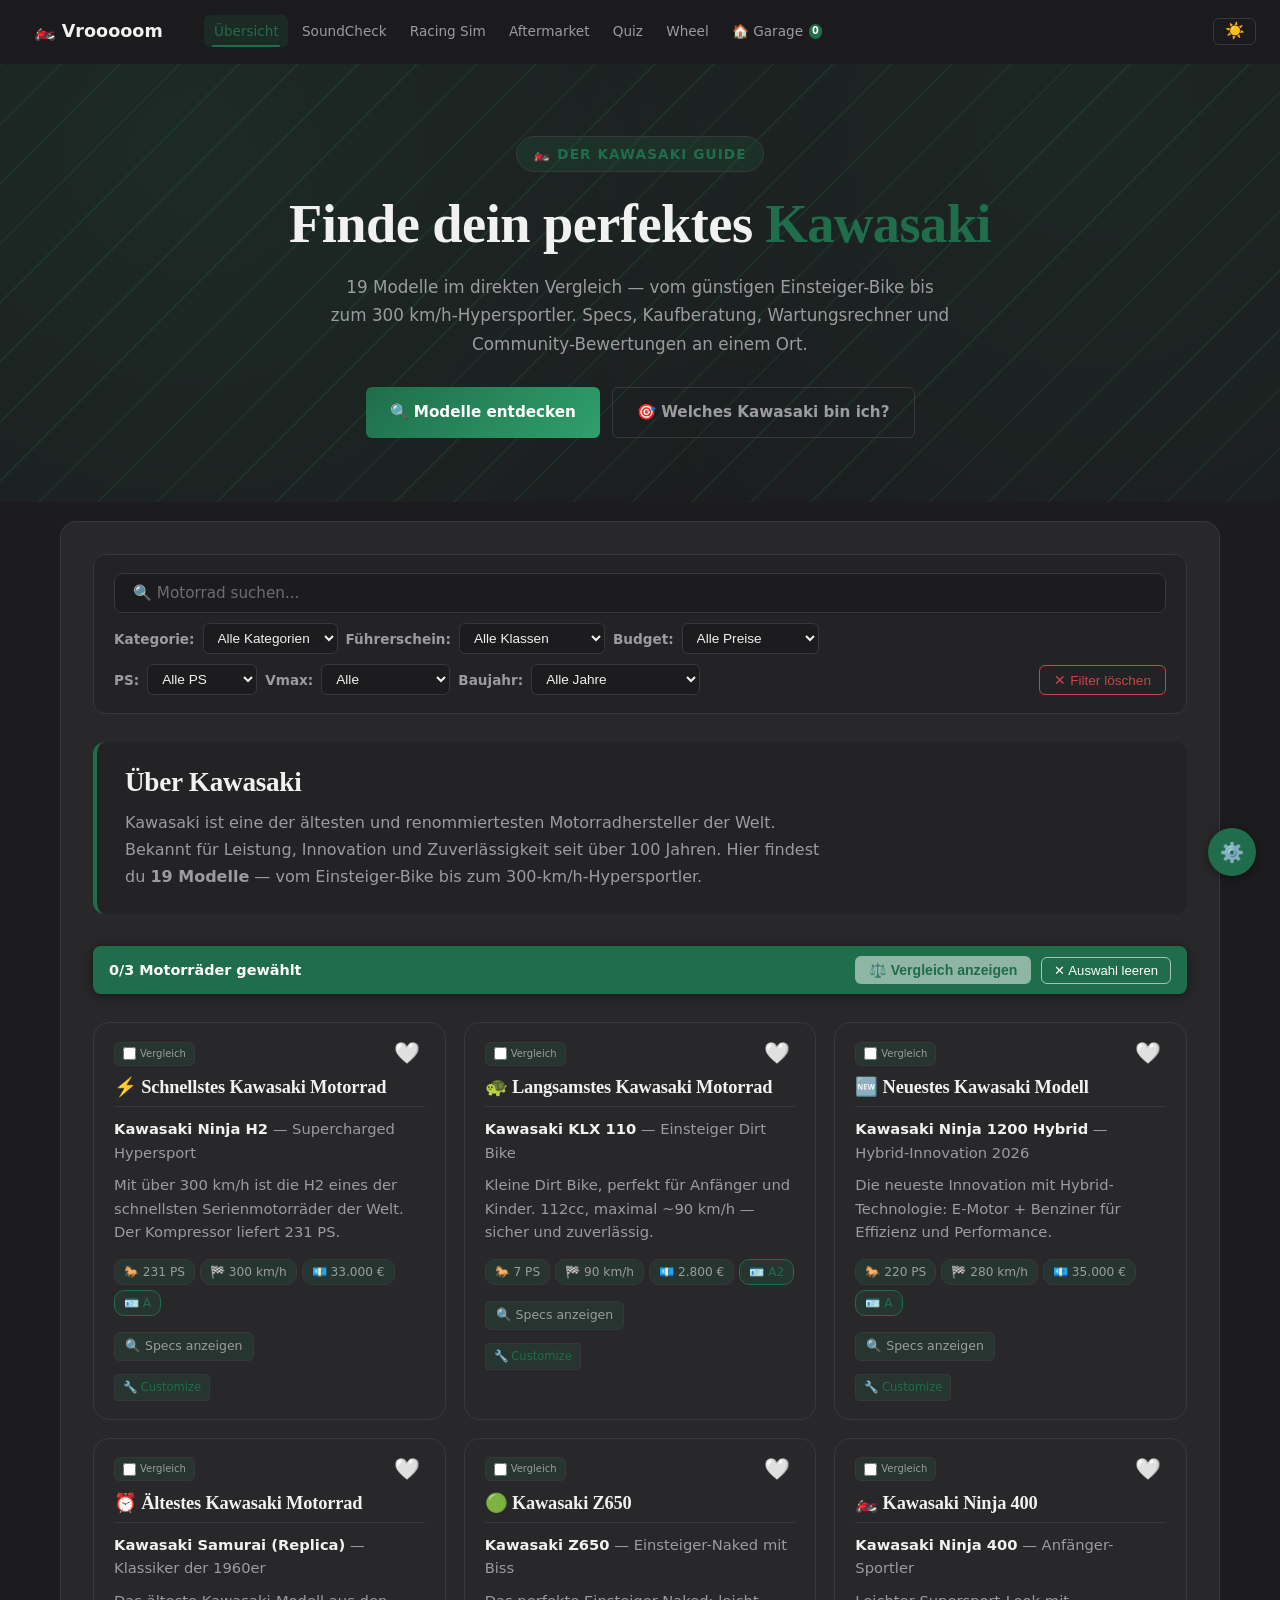
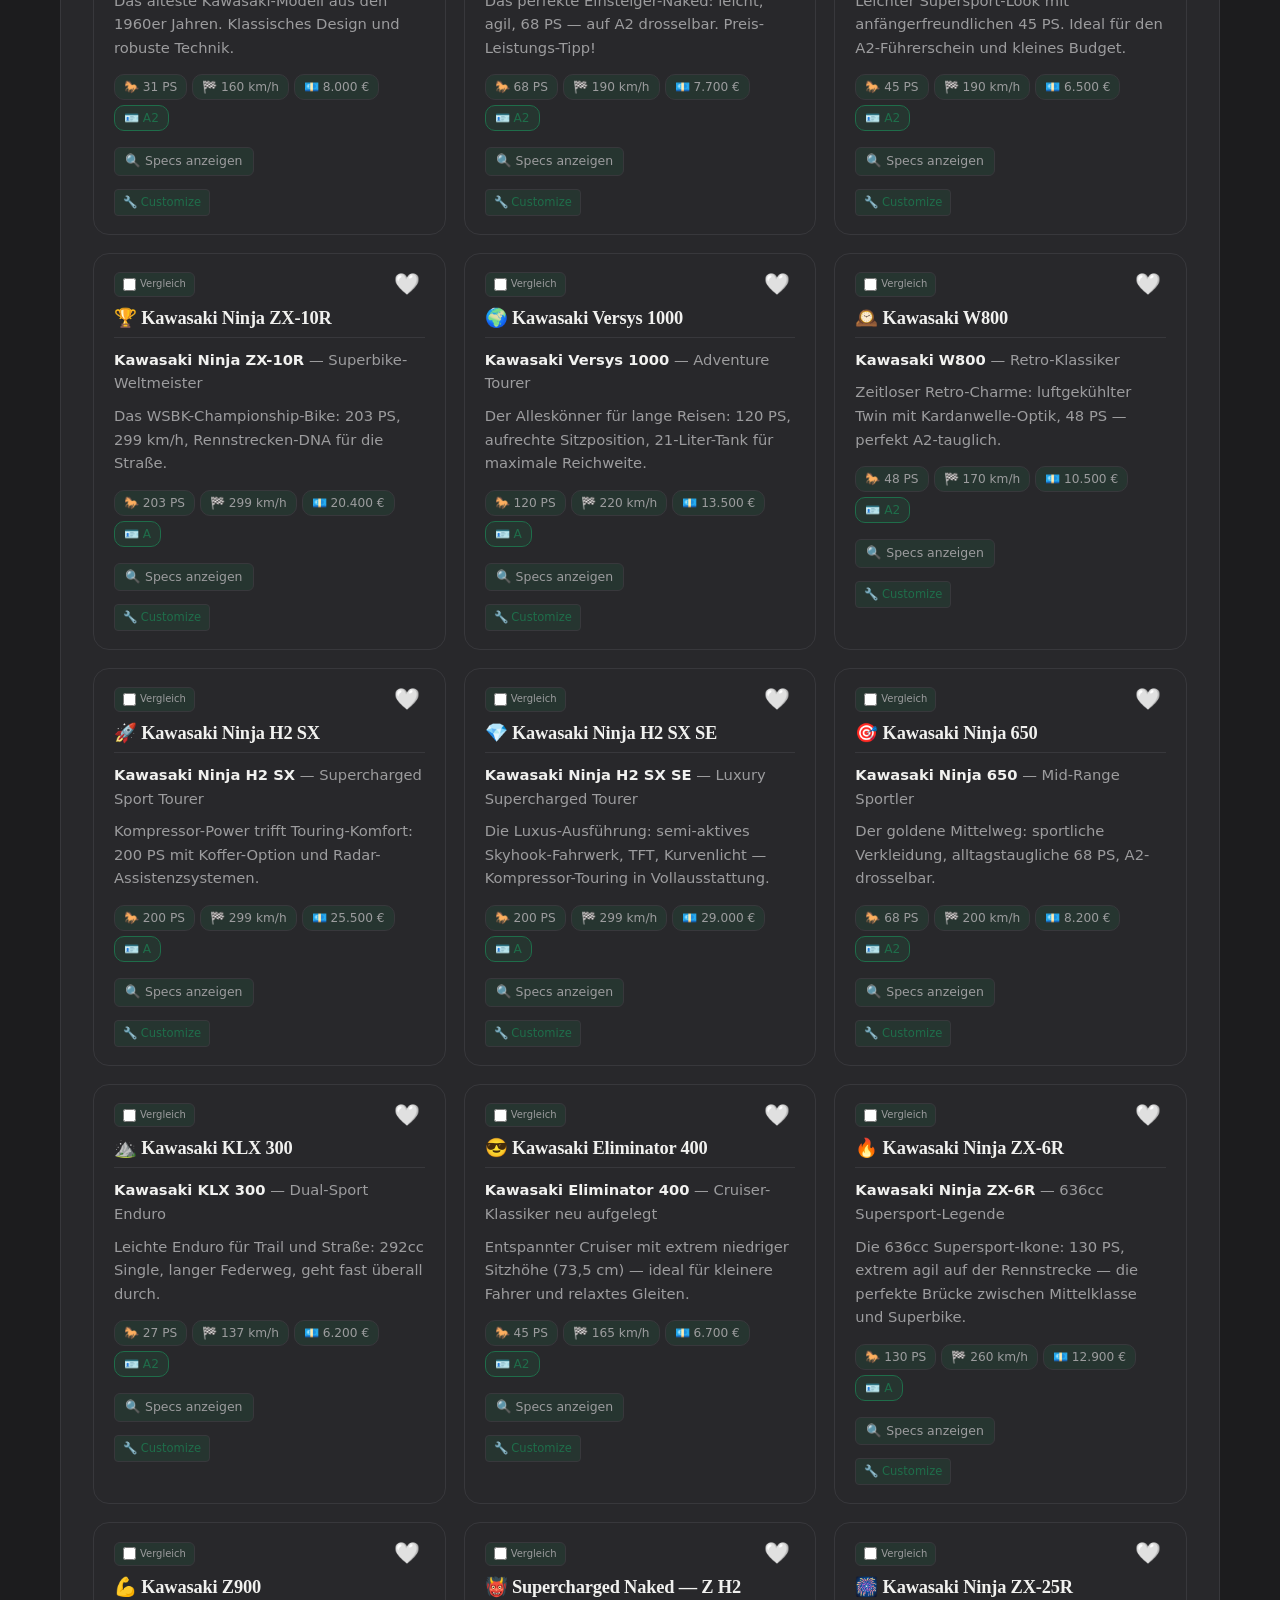
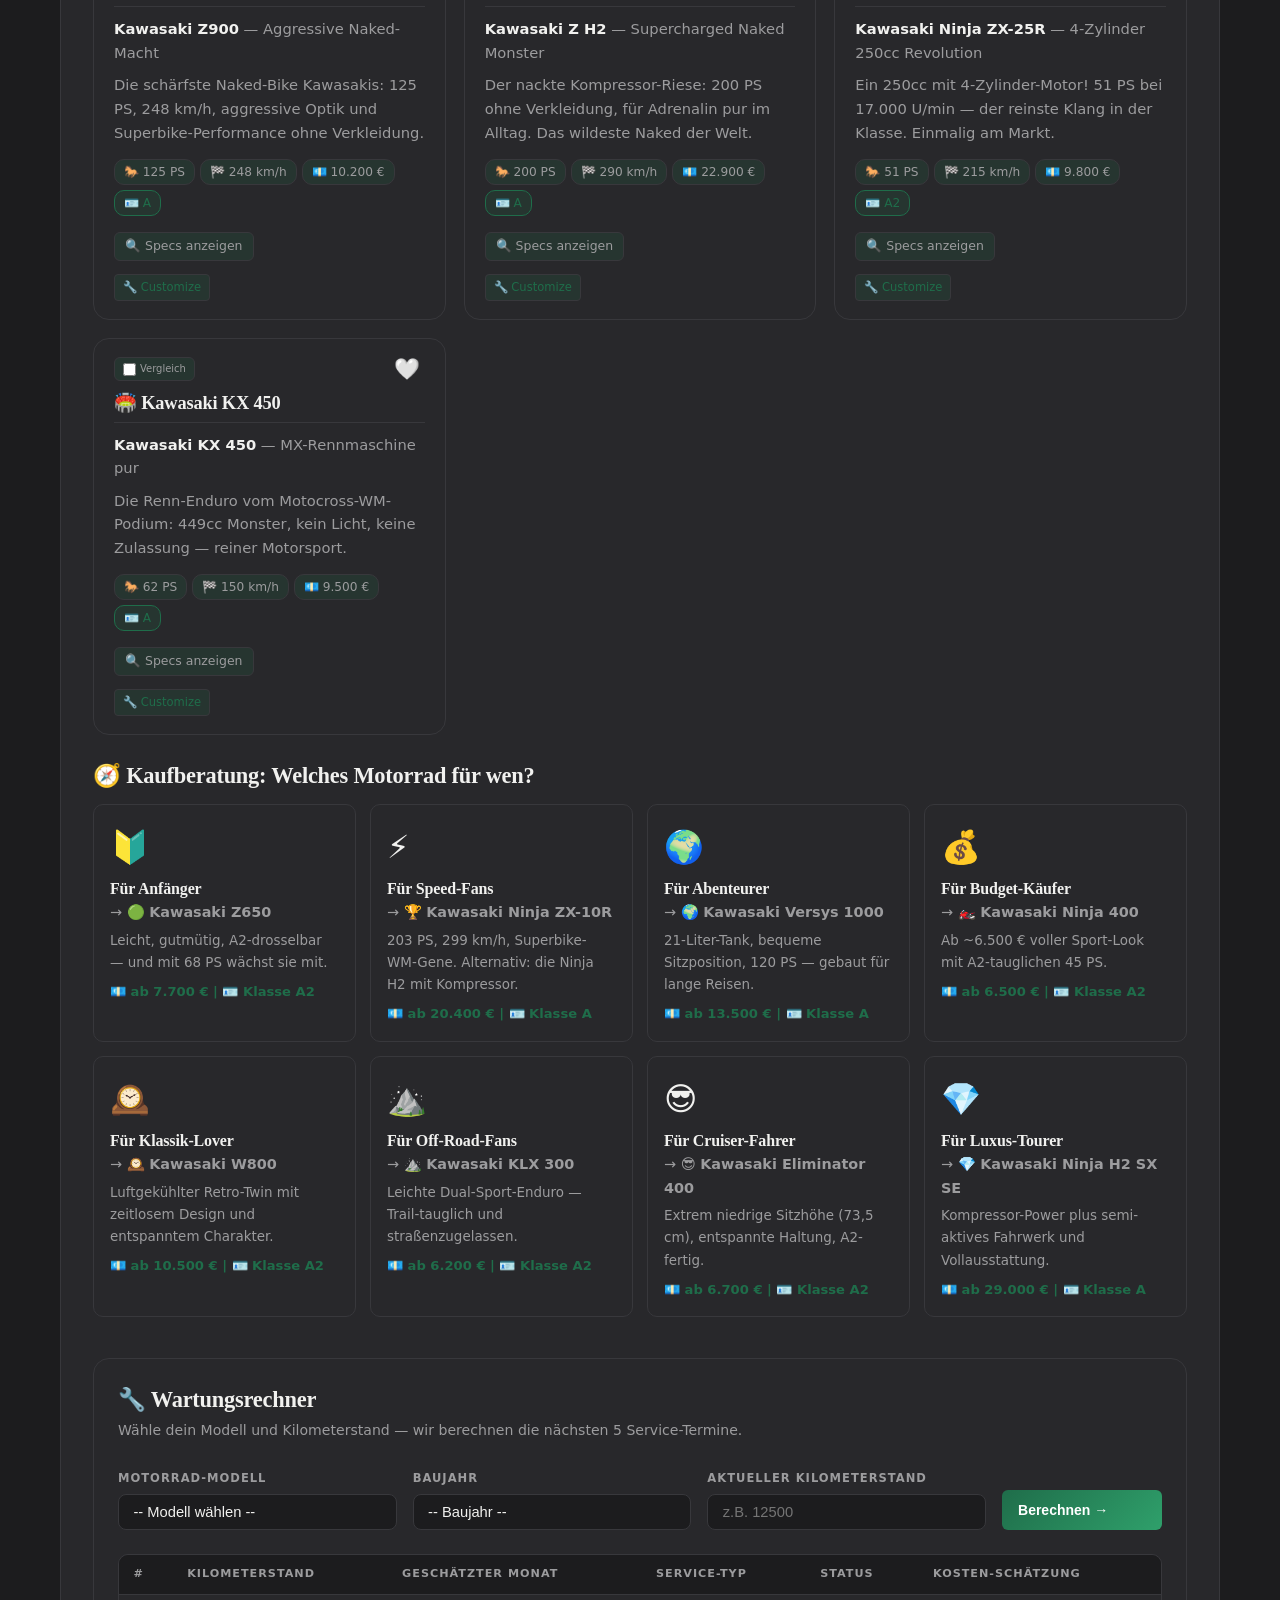
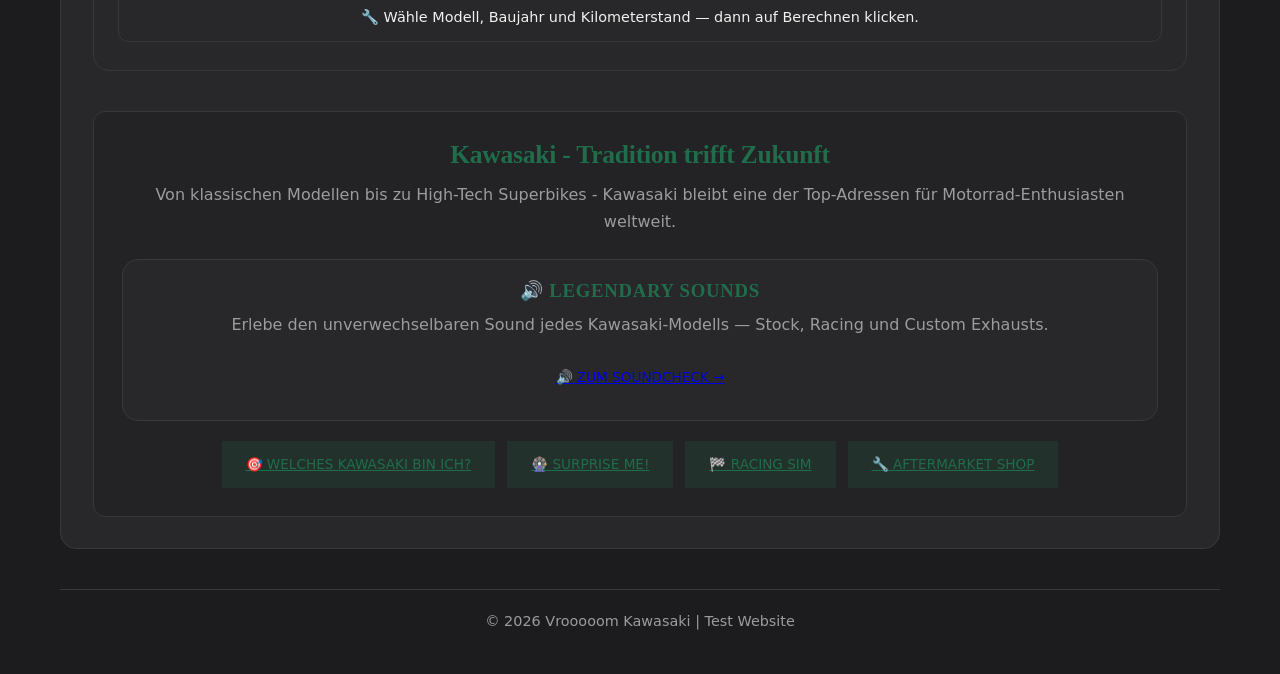
==== commit 9a0c08fa: "style(navbar): single shared navbar (navbar.js), single source of truth Replaces the 7 hand-copied <" ====
--- a/index.html
+++ b/index.html
@@ -349,17 +349,18 @@
     </style>
 </head>
 <body>
-    <nav class="site-nav">
-        <a class="brand" href="index.html">🏍️ Vrooooom</a>
-        <a href="index.html" class="active">Übersicht</a>
-        <a href="soundcheck.html">SoundCheck</a>
-        <a href="race.html">Racing Sim</a>
-        <a href="shop.html">Aftermarket</a>
-        <a href="quiz.html">Quiz</a>
-        <a href="wheel.html">Wheel</a>
-        <a href="garage.html" class="garage-nav-link">🏠 Garage <span class="garage-nav-badge" id="garageNavFavCount" hidden>0</span></a>
-        <button class="theme-toggle" id="themeToggle" aria-label="Theme umschalten">☀️</button>
-    </nav>
+    <!-- Gemeinsame Navbar (Single Source of Truth) — siehe navbar.js, das
+         diesen Container sofort synchron mit identischem Markup befüllt.
+         Der Fallback-Button unten existiert NUR, damit dark-mode.test.js /
+         tests/polish-test.js#2 (statische fs.readFileSync-Prüfungen, kein
+         DOM) weiterhin id="themeToggle" im Quelltext finden — navbar.js
+         überschreibt ihn beim Mounten sofort mit demselben Button.
+         data-theme-toggle="external": index.html verdrahtet den
+         #themeToggle-Button weiterhin über seine eigene, testabhängige
+         toggleDarkMode()-Logik weiter unten (dark-mode.test.js-Marker),
+         navbar.js darf hier NICHT selbst verdrahten. -->
+    <nav id="siteNavRoot" class="site-nav" data-theme-toggle="external"><button class="theme-toggle" id="themeToggle" aria-label="Theme umschalten">☀️</button></nav>
+    <script src="navbar.js"></script>
 
     <!-- ===== HERO ===== -->
     <header class="hero js-reveal">
--- a/design.css
+++ b/design.css
@@ -182,7 +182,7 @@
    solid bar (progressive enhancement, no separate fallback rule needed). */
 .site-nav {
   background: var(--nav-bg);
-  border-bottom: 1px solid var(--border);
+  border-bottom: 1px solid transparent;
   padding: 0.75rem 1.5rem;
   display: flex;
   align-items: center;
@@ -191,6 +191,15 @@
   position: sticky;
   top: 0;
   z-index: 100;
+  transition: border-color var(--dur-base, 0.25s) var(--ease-standard, ease),
+              box-shadow var(--dur-base, 0.25s) var(--ease-standard, ease);
+}
+
+/* On scroll (see navbar.js): a subtle hairline divider appears — the bar
+   stays visually "quiet" at the very top of the page. */
+.site-nav.is-scrolled {
+  border-bottom-color: var(--border);
+  box-shadow: var(--shadow-sm);
 }
 
 @supports (backdrop-filter: blur(1px)) or (-webkit-backdrop-filter: blur(1px)) {
@@ -198,6 +207,89 @@
     -webkit-backdrop-filter: blur(14px) saturate(140%);
     backdrop-filter: blur(14px) saturate(140%);
   }
+}
+
+/* Links wrapper — a single flex row on desktop, a collapsible off-canvas
+   sheet on mobile (see burger rules below). */
+.site-nav-links {
+  display: flex;
+  align-items: center;
+  gap: 0.25rem;
+  flex-wrap: wrap;
+}
+
+/* Garage/favorites widget (shared across every page, see navbar.js) */
+.garage-nav-link {
+  display: inline-flex;
+  align-items: center;
+  gap: 0.35rem;
+}
+.garage-nav-badge {
+  display: inline-flex;
+  align-items: center;
+  justify-content: center;
+  min-width: 1.15em;
+  padding: 0 0.35em;
+  background: var(--accent);
+  color: #fff;
+  border-radius: var(--radius-full, 999px);
+  font-size: 0.72em;
+  font-weight: 700;
+  line-height: 1.5;
+}
+
+/* Burger button (mobile only, see media query below) */
+.nav-burger {
+  display: none;
+  flex-direction: column;
+  justify-content: center;
+  gap: 4px;
+  width: 34px;
+  height: 34px;
+  padding: 0;
+  margin-left: auto;
+  background: transparent;
+  border: 1px solid var(--border);
+  border-radius: var(--radius-sm);
+  cursor: pointer;
+  order: 3;
+}
+.nav-burger span {
+  display: block;
+  width: 16px;
+  height: 2px;
+  margin: 0 auto;
+  background: var(--text);
+  border-radius: var(--radius-full, 999px);
+  transition: transform var(--dur-base, 0.25s) var(--ease-standard, ease),
+              opacity var(--dur-fast, 0.15s) var(--ease-standard, ease);
+}
+.nav-burger[aria-expanded="true"] span:nth-child(1) { transform: translateY(6px) rotate(45deg); }
+.nav-burger[aria-expanded="true"] span:nth-child(2) { opacity: 0; }
+.nav-burger[aria-expanded="true"] span:nth-child(3) { transform: translateY(-6px) rotate(-45deg); }
+
+@media (max-width: 768px) {
+  .nav-burger { display: flex; }
+  .site-nav .brand { order: 1; }
+  .theme-toggle { order: 2; margin-left: 0.5rem; }
+  .site-nav-links {
+    order: 4;
+    flex-basis: 100%;
+    flex-direction: column;
+    align-items: stretch;
+    gap: 0;
+    max-height: 0;
+    overflow: hidden;
+    opacity: 0;
+    transition: max-height var(--dur-base, 0.25s) var(--ease-standard, ease),
+                opacity var(--dur-fast, 0.15s) var(--ease-standard, ease);
+  }
+  .site-nav-links.is-open {
+    max-height: 70vh;
+    opacity: 1;
+    margin-top: 0.5rem;
+  }
+  .site-nav-links a { padding: 0.65rem 0.6rem; }
 }
 
 .site-nav .brand {
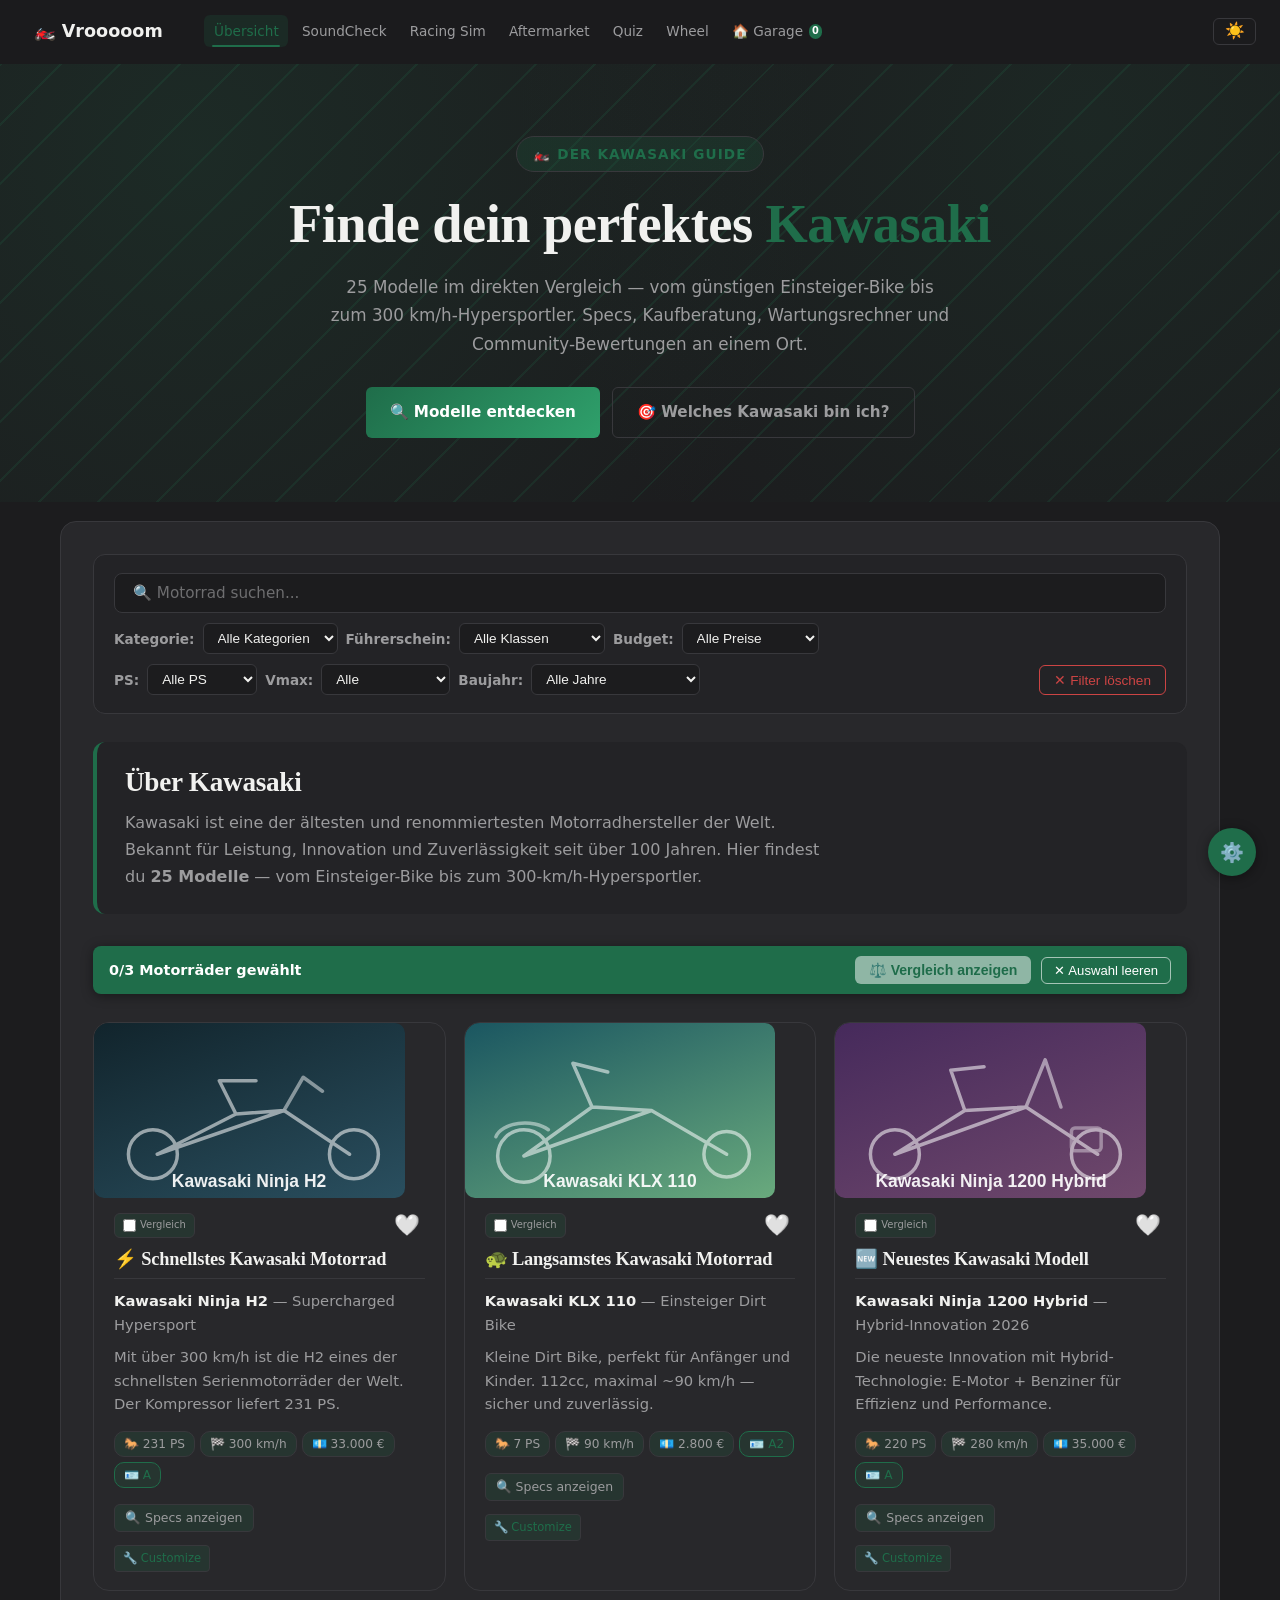
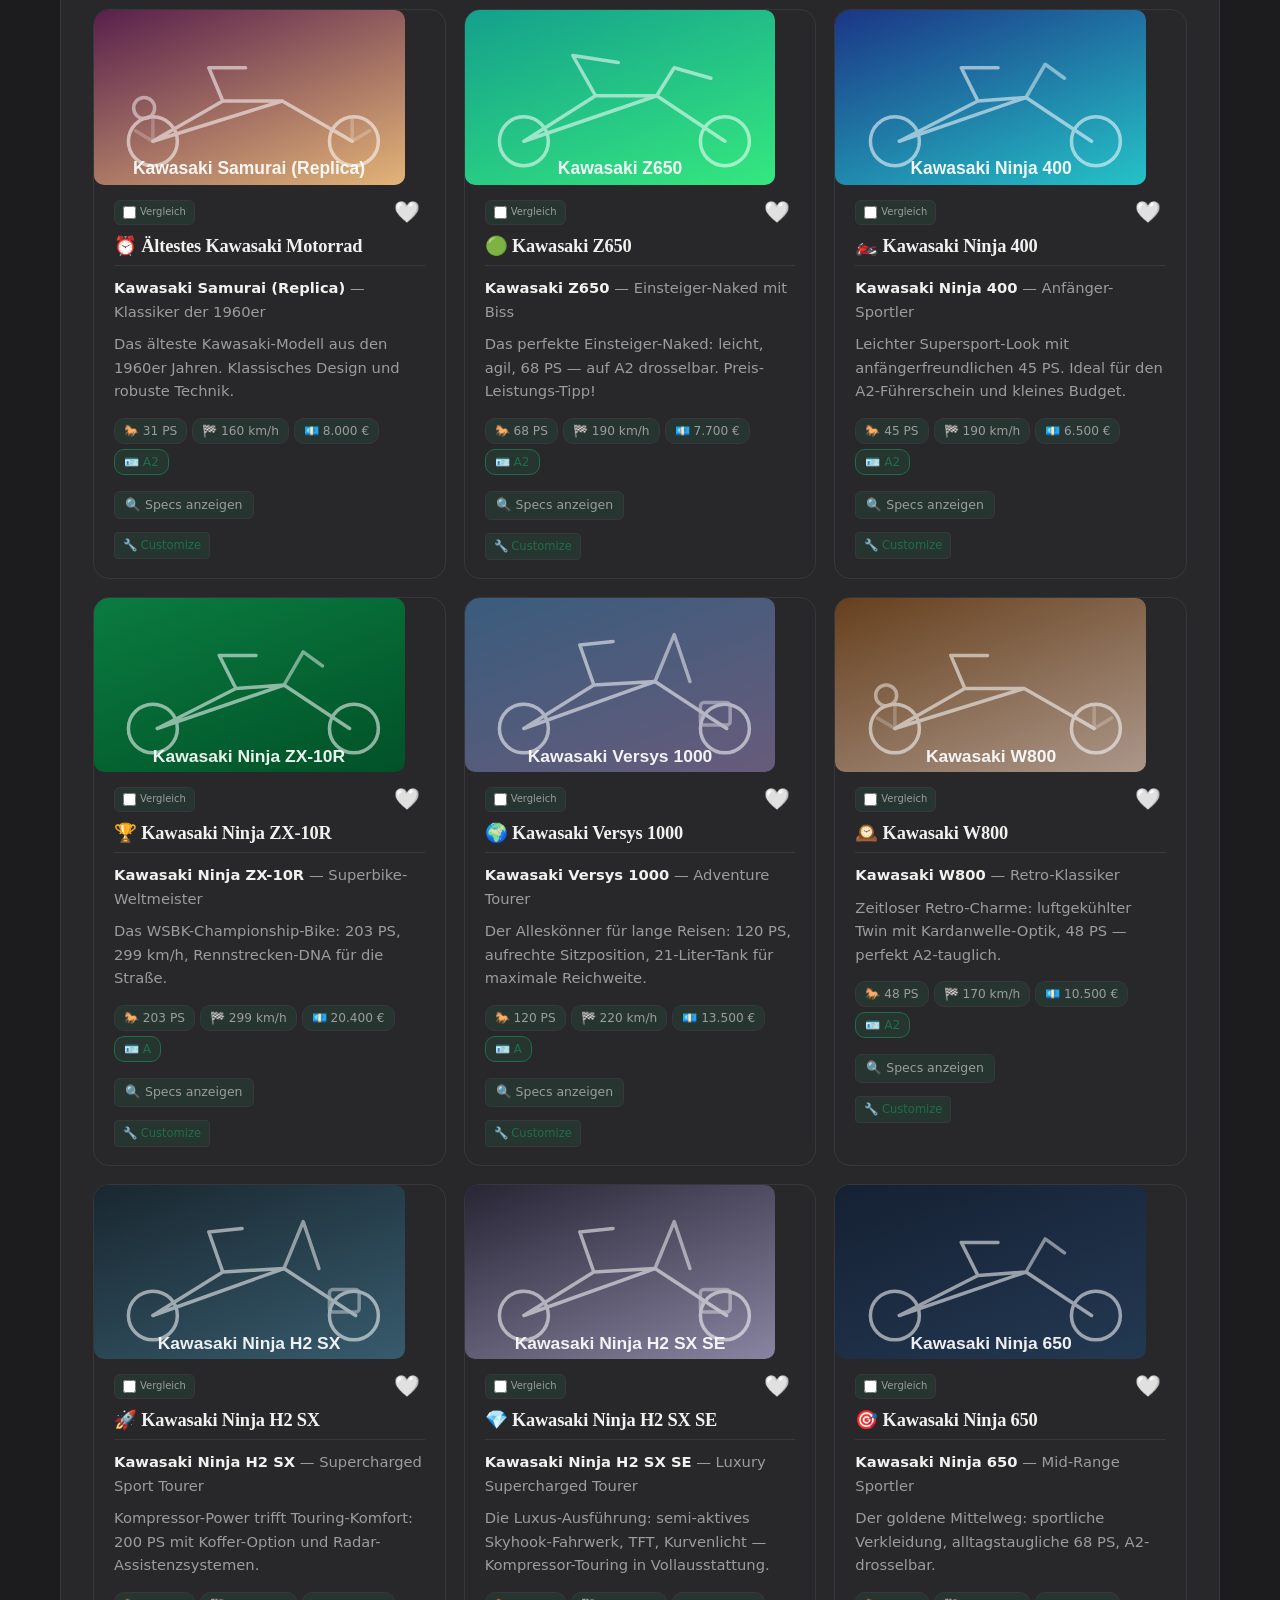
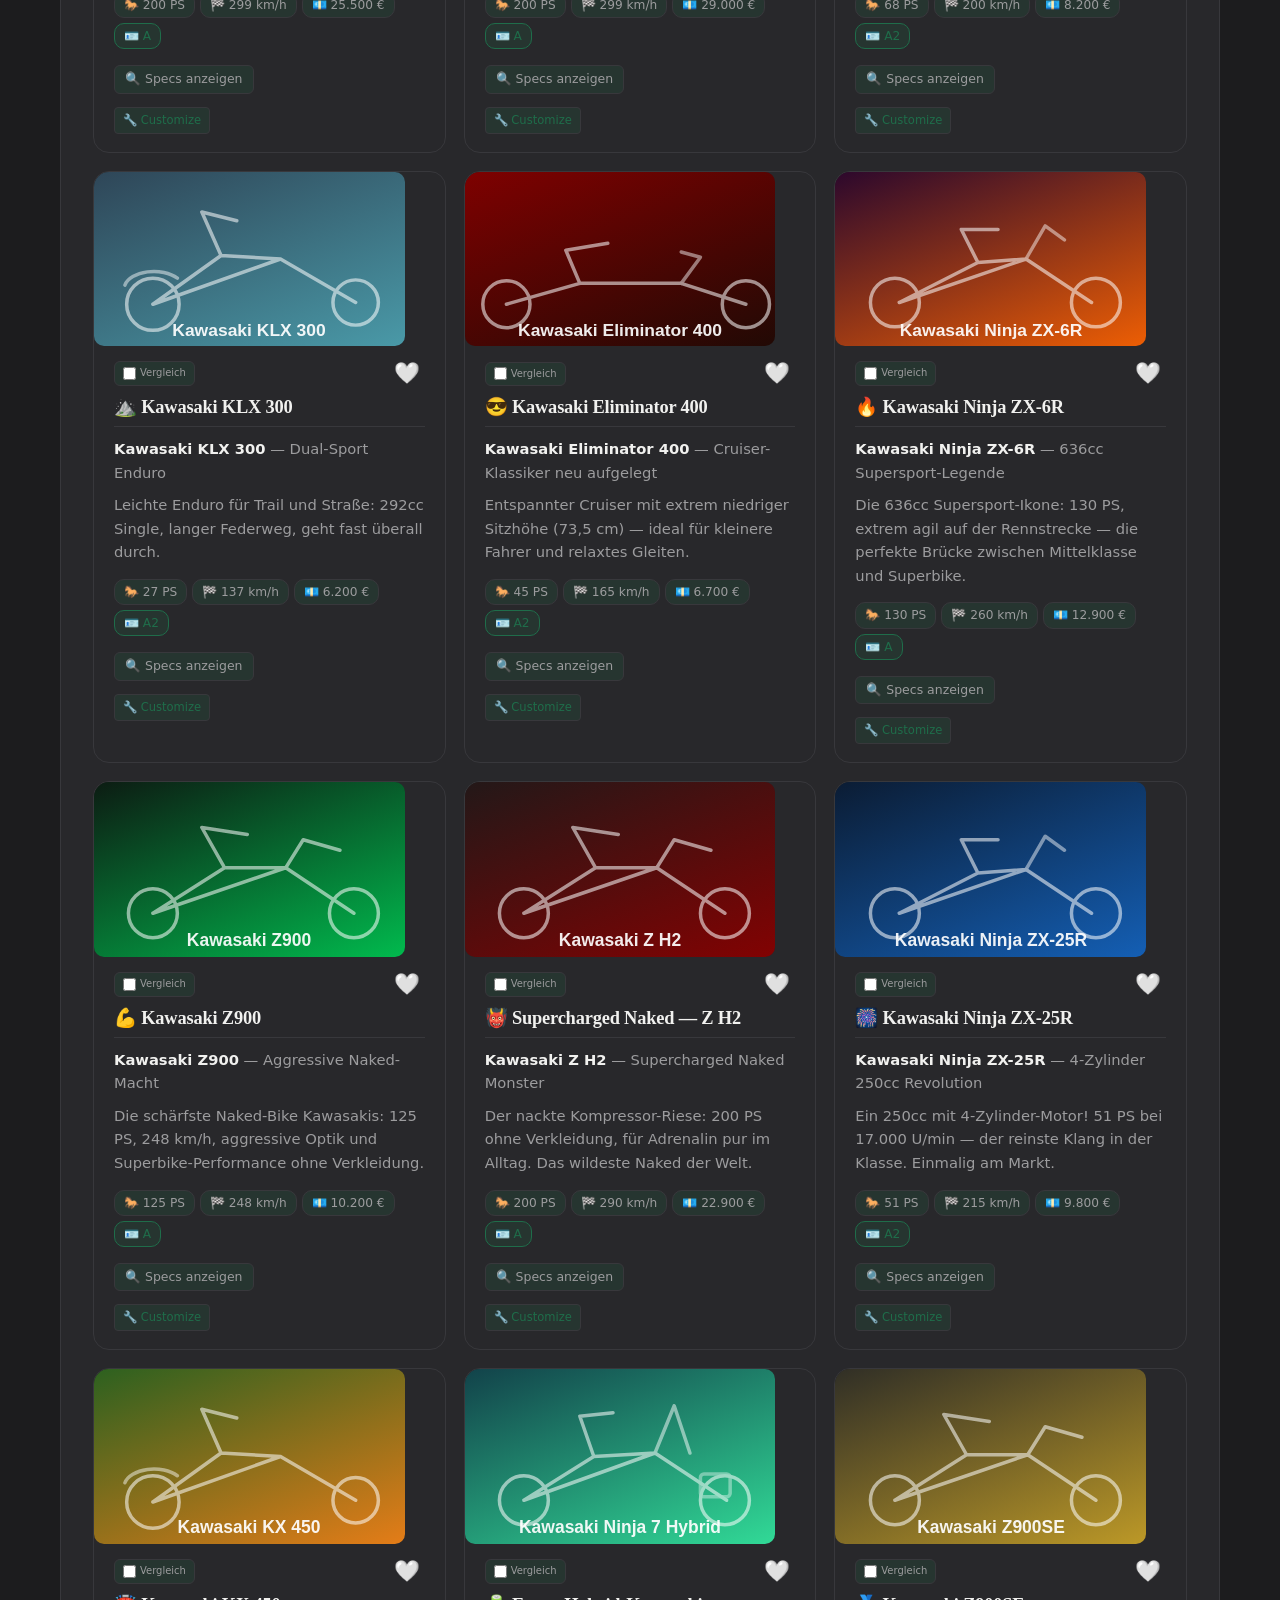
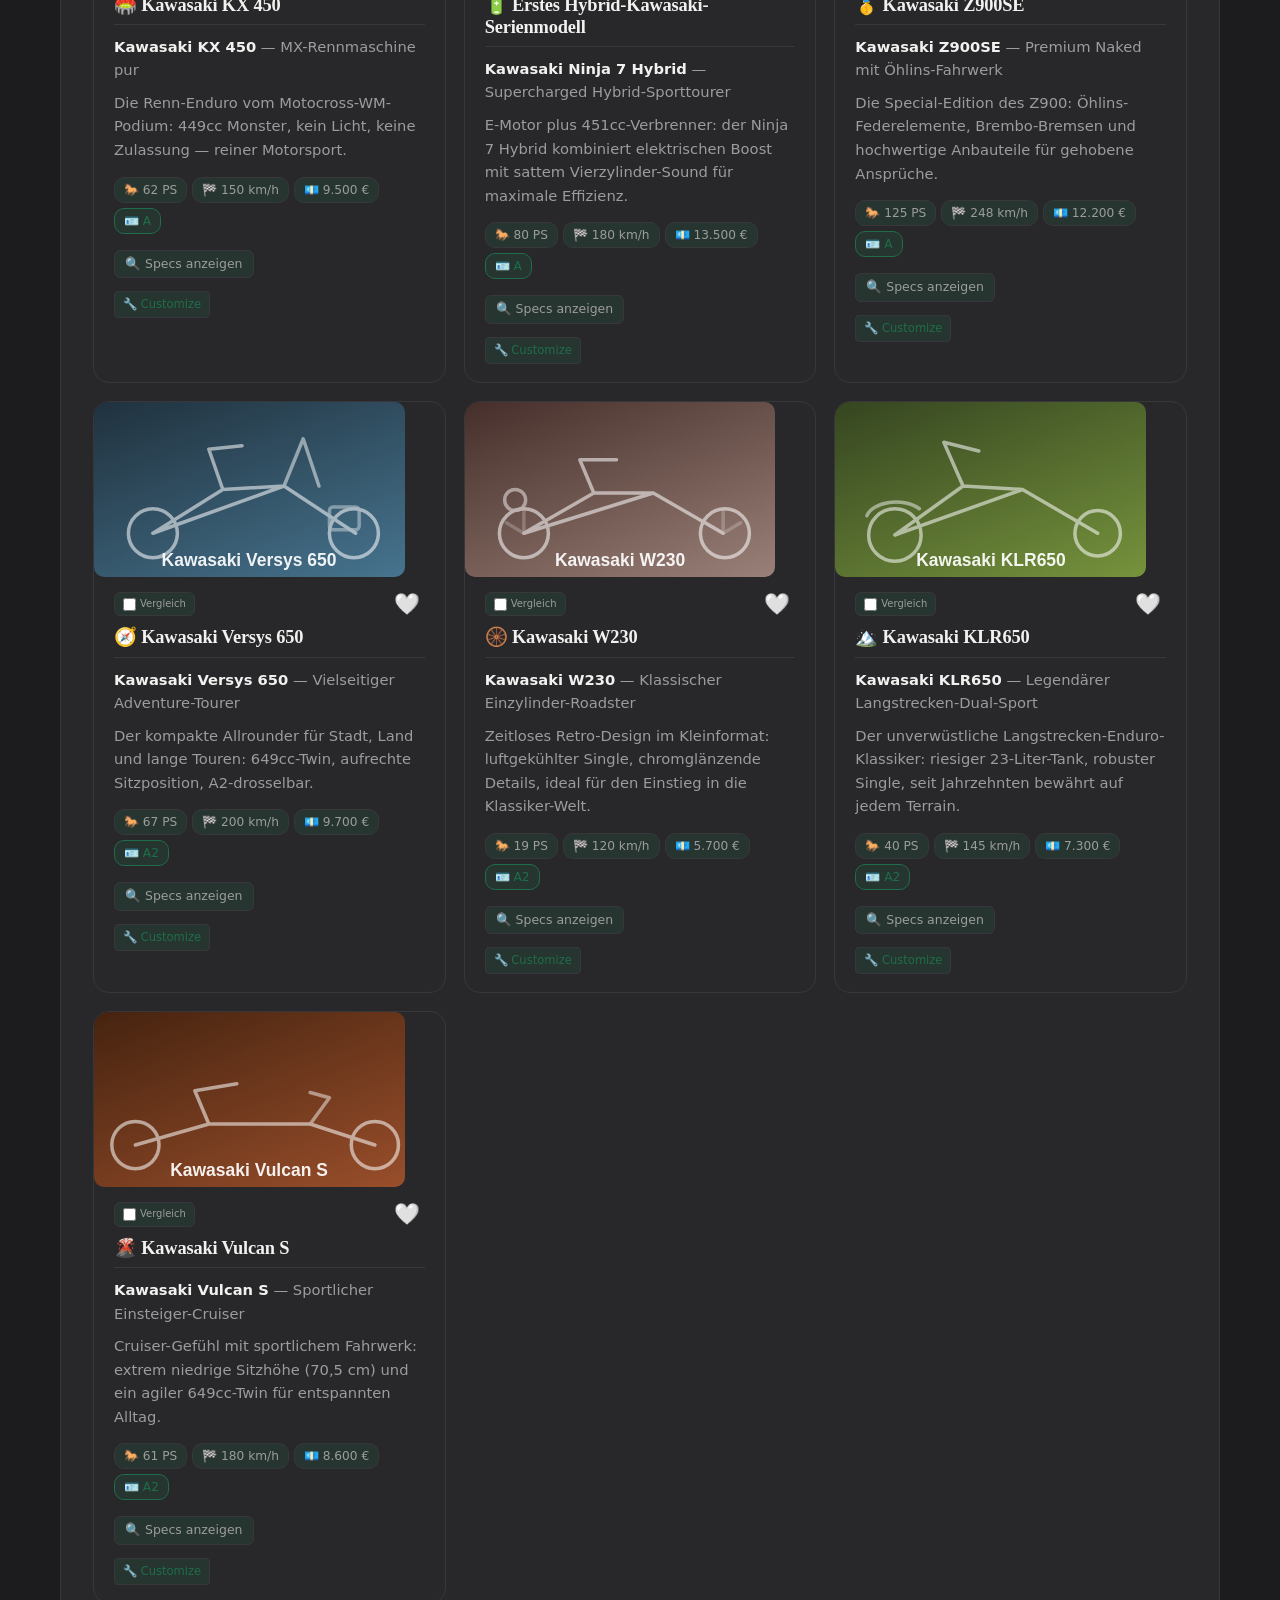
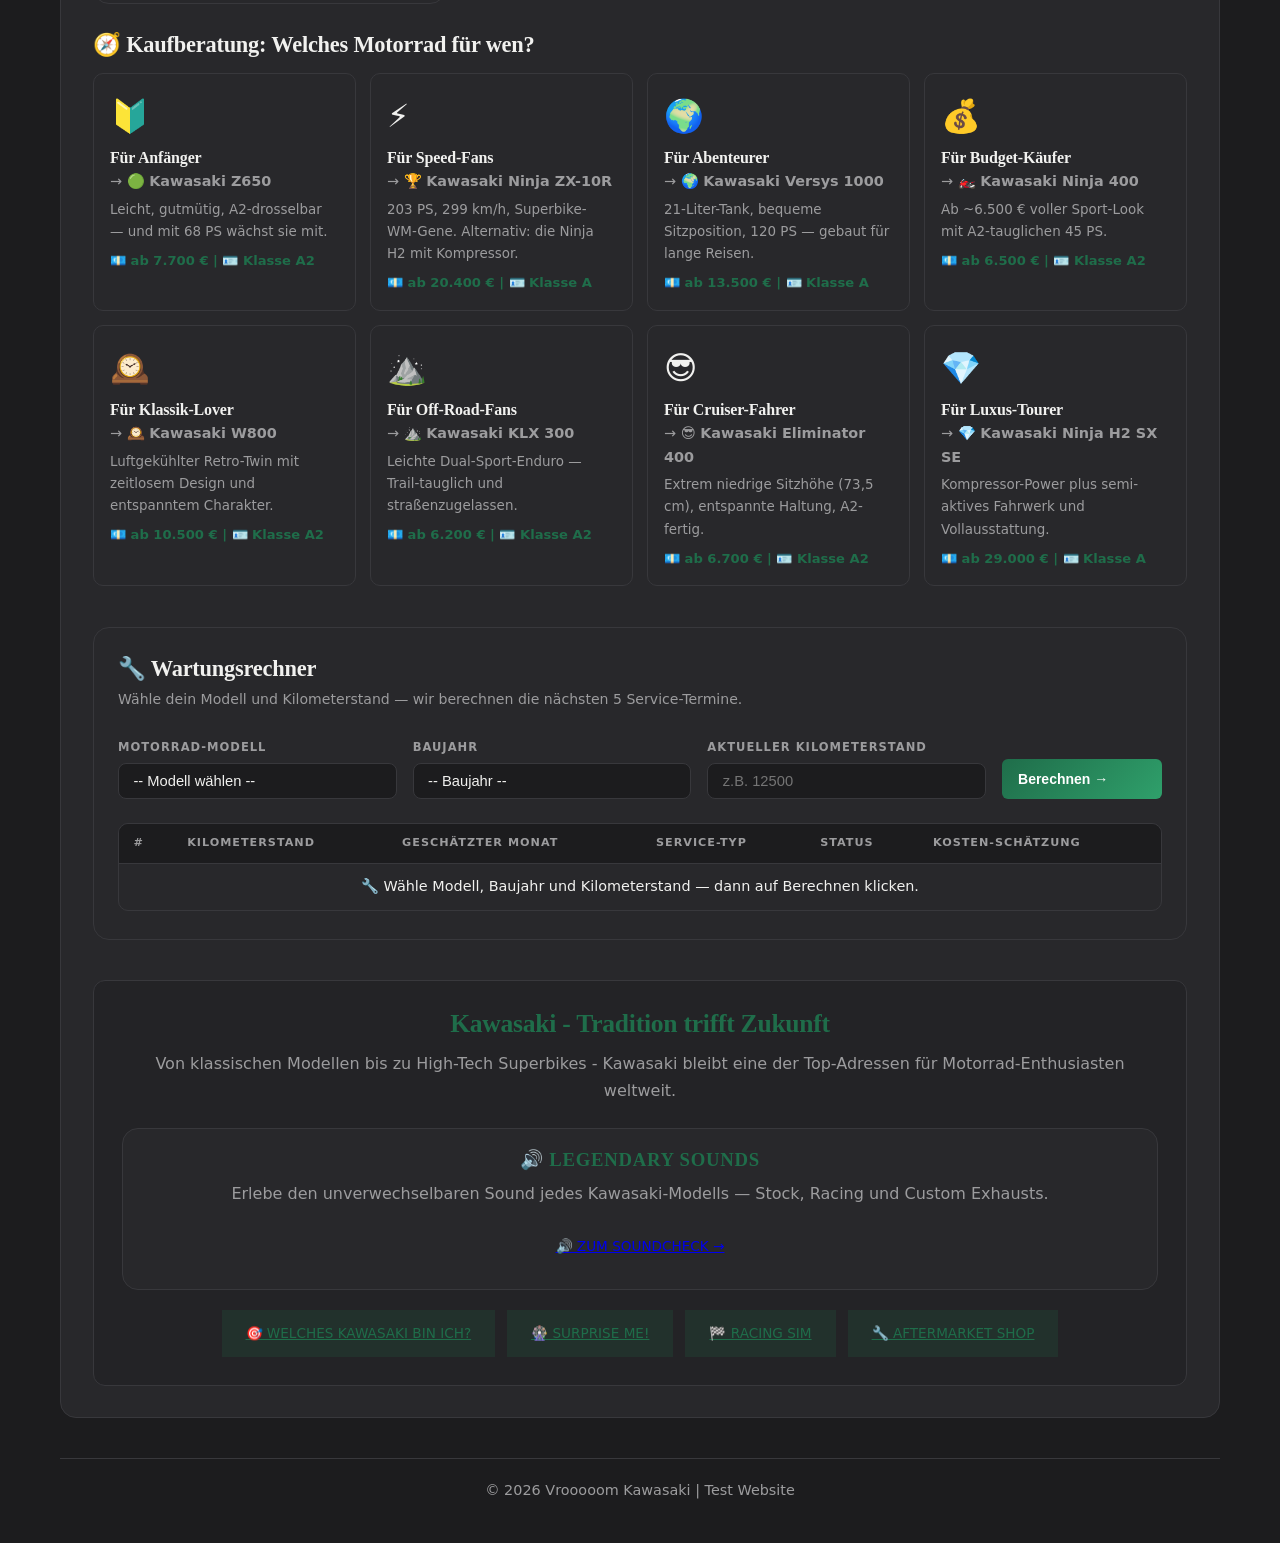
==== commit d35da711: "feat(images): unified bike illustration system with real-photo convention Adds bike-image.js: a shar" ====
--- a/index.html
+++ b/index.html
@@ -3,7 +3,7 @@
 <head>
     <meta charset="UTF-8">
     <meta name="viewport" content="width=device-width, initial-scale=1.0">
-    <title>Vrooooom - Kawasaki Motorräder | 19 Modelle</title>
+    <title>Vrooooom - Kawasaki Motorräder | 25 Modelle</title>
     <link rel="icon" href="data:image/svg+xml,%3Csvg xmlns='http://www.w3.org/2000/svg' viewBox='0 0 100 100'%3E%3Crect width='100' height='100' rx='20' fill='%23080808'/%3E%3Ctext x='50' y='68' font-size='58' font-family='sans-serif' font-weight='800' text-anchor='middle' fill='%23ff6600'%3EK%3C/text%3E%3C/svg%3E">
     <link rel="stylesheet" href="styles.css">
     <link rel="stylesheet" href="design.css">
@@ -368,7 +368,7 @@
         <div class="hero-inner">
             <p class="hero-eyebrow">🏍️ Der Kawasaki Guide</p>
             <h1 class="hero-title">Finde dein perfektes <span class="hero-accent">Kawasaki</span></h1>
-            <p class="hero-tagline">19 Modelle im direkten Vergleich — vom günstigen Einsteiger-Bike bis zum
+            <p class="hero-tagline">25 Modelle im direkten Vergleich — vom günstigen Einsteiger-Bike bis zum
                 300&nbsp;km/h-Hypersportler. Specs, Kaufberatung, Wartungsrechner und Community-Bewertungen an
                 einem Ort.</p>
             <div class="hero-cta-row">
@@ -432,7 +432,7 @@
 
             <section class="intro js-reveal">
                 <h2>Über Kawasaki</h2>
-                <p>Kawasaki ist eine der ältesten und renommiertesten Motorradhersteller der Welt. Bekannt für Leistung, Innovation und Zuverlässigkeit seit über 100 Jahren. Hier findest du <strong>19 Modelle</strong> — vom Einsteiger-Bike bis zum 300-km/h-Hypersportler.</p>
+                <p>Kawasaki ist eine der ältesten und renommiertesten Motorradhersteller der Welt. Bekannt für Leistung, Innovation und Zuverlässigkeit seit über 100 Jahren. Hier findest du <strong>25 Modelle</strong> — vom Einsteiger-Bike bis zum 300-km/h-Hypersportler.</p>
             </section>
 
             <!-- ===== FAVORITES SECTION ===== -->
@@ -643,46 +643,32 @@
         </div>
     </div>
 
+    <script src="bike-image.js"></script>
     <script>
         'use strict';
 
         /* ==========================================
-           Bike Database — 19 Kawasaki Modelle
+           Bike Database — 25 Kawasaki Modelle
            ========================================== */
 
         /**
-         * Erzeugt ein selbst gezeichnetes SVG-Platzhalterbild (Gradient +
-         * einfache Motorrad-Silhouette + Modellname) als Data-URI. Ersetzt
-         * den früheren externen Platzhalterbild-Dienst-Aufruf, damit die
-         * Galerie ohne jegliche externe Bild-Requests funktioniert.
+         * Baut die Galerie-Folien eines Motorrads. Die erste Folie bevorzugt
+         * ein echtes Foto (images/bikes/<id>.jpg, siehe renderSlides()'
+         * Fallback-Kette) und trägt zusätzlich `fallbackSrc` — eine
+         * kategorie-spezifische, selbst erzeugte SVG-Illustration aus dem
+         * geteilten bike-image.js (siehe dort), gefärbt mit der bike-eigenen
+         * Gradientfarbe g1/g2 statt der Kategorie-Standardfarbe.
          * @param {string} name - Anzuzeigender Modellname.
+         * @param {string} emoji - Icon-Emoji als letzte Fallback-Stufe.
          * @param {string} g1 - Erste Gradient-Hexfarbe (ohne '#').
          * @param {string} g2 - Zweite Gradient-Hexfarbe (ohne '#').
-         * @returns {string} data:image/svg+xml,... Data-URI.
+         * @param {string} category - Kategorie (steuert die SVG-Silhouette).
+         * @returns {Array<Object>} Liste von Galerie-Folien-Objekten.
          */
-        function makeBikeSvg(name, g1, g2) {
-            var svg =
-                '<svg xmlns="http://www.w3.org/2000/svg" viewBox="0 0 520 200">' +
-                '<defs><linearGradient id="g" x1="0" y1="0" x2="1" y2="1">' +
-                '<stop offset="0%" stop-color="#' + g1 + '"/>' +
-                '<stop offset="100%" stop-color="#' + g2 + '"/>' +
-                '</linearGradient></defs>' +
-                '<rect width="520" height="200" fill="url(#g)"/>' +
-                '<g fill="none" stroke="#ffffff" stroke-width="4" stroke-linecap="round" stroke-linejoin="round" opacity="0.55">' +
-                '<circle cx="150" cy="150" r="28"/>' +
-                '<circle cx="380" cy="150" r="28"/>' +
-                '<path d="M150 150 L232 98 L302 98 L380 150 M232 98 L212 58 L262 58 M302 98 L322 66 L364 78 M150 150 L302 98"/>' +
-                '</g>' +
-                '<text x="260" y="188" font-family="Segoe UI, sans-serif" font-size="20" font-weight="700" fill="#ffffff" text-anchor="middle" opacity="0.92">' +
-                name.replace(/&/g, '&amp;').replace(/</g, '&lt;') +
-                '</text>' +
-                '</svg>';
-            return 'data:image/svg+xml,' + encodeURIComponent(svg);
-        }
-
-        function makeSlides(name, emoji, g1, g2) {
+        function makeSlides(name, emoji, g1, g2, category) {
+            var svgFallback = BikeImage.buildCategorySvg({ name: name, category: category, g1: g1, g2: g2 });
             return [
-                { type: 'img', src: makeBikeSvg(name, g1, g2), caption: name + ' – Seitenansicht', gradient: 'linear-gradient(135deg, #' + g1 + ', #' + g2 + ')' },
+                { type: 'img', src: svgFallback, fallbackSrc: null, caption: name + ' – Seitenansicht', gradient: 'linear-gradient(135deg, #' + g1 + ', #' + g2 + ')' },
                 { type: 'emoji', emoji: emoji, caption: name + ' unterwegs', gradient: 'linear-gradient(135deg, #' + g2 + ', #' + g1 + ')' },
                 { type: 'emoji', emoji: '🔧', caption: 'Technik im Detail', gradient: 'linear-gradient(135deg, #232526, #414345)' }
             ];
@@ -696,6 +682,7 @@
                 icon: d.icon,
                 category: d.category,
                 license: d.license,
+                g1: d.g1, g2: d.g2,
                 youtubeUrl: 'https://www.youtube.com/results?search_query=' + encodeURIComponent(d.youtubeSearchQuery),
                 psRaw: d.ps, kwRaw: d.kw, vmaxRaw: d.vmax, yearRaw: d.year,
                 priceRaw: d.price, weightRaw: d.weight, accelRaw: d.accel,
@@ -725,7 +712,7 @@
                     'Reifen': d.tires,
                     'Führerscheinklasse': d.license
                 },
-                slides: makeSlides(d.name, d.icon, d.g1, d.g2)
+                slides: makeSlides(d.name, d.icon, d.g1, d.g2, d.category)
             };
         }
 
@@ -981,11 +968,105 @@
                 youtubeSearchQuery: 'Kawasaki KX450 2024 Motocross',
                 advice: 'Für MX-Racer & Rennstrecken-Off-Road-Fahrer',
                 g1: '1b5e20', g2: 'f57f17'
+            }),
+            ninja7hybrid: makeBike({
+                name: 'Kawasaki Ninja 7 Hybrid', subtitle: 'Supercharged Hybrid-Sporttourer', icon: '🔋',
+                category: 'Sport Tourer', license: 'A',
+                headline: '🔋 Erstes Hybrid-Kawasaki-Serienmodell',
+                blurb: 'E-Motor plus 451cc-Verbrenner: der Ninja 7 Hybrid kombiniert elektrischen Boost mit sattem Vierzylinder-Sound für maximale Effizienz.',
+                engine: '451cc Parallel-Twin + Elektromotor (Hybrid)', cc: 451,
+                ps: 80, kw: 59, torque: 61, weight: 240, vmax: 180, accel: 4.9,
+                seatHeight: 80, tank: 14, consumption: 3.8, transmission: 'Manuell (6-Gang, E-Boost)',
+                brakes: { front: 'Doppelscheibe 250mm', rear: 'Scheibe 250mm' },
+                tires: '120/70-17 + 160/60-17', year: 2024, price: 13500,
+                youtubeSearchQuery: 'Kawasaki Ninja 7 Hybrid Review',
+                advice: 'Für Tech-Pioniere, die Hybrid-Antrieb erleben wollen',
+                g1: '0f3443', g2: '34e89e'
+            }),
+            z900se: makeBike({
+                name: 'Kawasaki Z900SE', subtitle: 'Premium Naked mit Öhlins-Fahrwerk', icon: '🥇',
+                category: 'Naked', license: 'A',
+                blurb: 'Die Special-Edition des Z900: Öhlins-Federelemente, Brembo-Bremsen und hochwertige Anbauteile für gehobene Ansprüche.',
+                engine: '948cc 4-Zylinder Reihenmotor, 4-Takt', cc: 948,
+                ps: 125, kw: 91.9, torque: 98.6, weight: 196, vmax: 248, accel: 3.4,
+                seatHeight: 79, tank: 17, consumption: 5.5, transmission: 'Manuell (6-Gang)',
+                brakes: { front: 'Doppelscheibe 300mm, Brembo M4', rear: 'Scheibe 250mm' },
+                tires: '120/70 ZR17 + 190/50 ZR17', year: 2024, price: 12200,
+                youtubeSearchQuery: 'Kawasaki Z900SE Review',
+                advice: 'Für Naked-Fans mit Wunsch nach Premium-Fahrwerk (Öhlins)',
+                g1: '232526', g2: 'c9a227'
+            }),
+            versys650: makeBike({
+                name: 'Kawasaki Versys 650', subtitle: 'Vielseitiger Adventure-Tourer', icon: '🧭',
+                category: 'Adventure', license: 'A2',
+                blurb: 'Der kompakte Allrounder für Stadt, Land und lange Touren: 649cc-Twin, aufrechte Sitzposition, A2-drosselbar.',
+                engine: '649cc 2-Zylinder Reihenmotor, 4-Takt', cc: 649,
+                ps: 67, kw: 49, torque: 61, weight: 216, vmax: 200, accel: 4.5,
+                seatHeight: 84, tank: 21, consumption: 4.5, transmission: 'Manuell (6-Gang)',
+                brakes: { front: 'Doppelscheibe 300mm', rear: 'Scheibe 250mm' },
+                tires: '120/70 ZR17 + 160/60 ZR17', year: 2024, price: 9700,
+                youtubeSearchQuery: 'Kawasaki Versys 650 Review',
+                advice: 'Für Reisefreudige mit Wunsch nach vielseitigem Handling',
+                g1: '1c2b36', g2: '4a7a96'
+            }),
+            w230: makeBike({
+                name: 'Kawasaki W230', subtitle: 'Klassischer Einzylinder-Roadster', icon: '🛞',
+                category: 'Klassiker', license: 'A2',
+                blurb: 'Zeitloses Retro-Design im Kleinformat: luftgekühlter Single, chromglänzende Details, ideal für den Einstieg in die Klassiker-Welt.',
+                engine: '231cc Einzylinder, 4-Takt, luftgekühlt', cc: 231,
+                ps: 19, kw: 14, torque: 18, weight: 144, vmax: 120, accel: 0,
+                seatHeight: 78, tank: 12, consumption: 2.8, transmission: 'Manuell (5-Gang)',
+                brakes: { front: 'Scheibe 240mm', rear: 'Trommel' },
+                tires: '100/90-18 + 120/80-17', year: 2023, price: 5700,
+                youtubeSearchQuery: 'Kawasaki W230 Review',
+                advice: 'Für Einsteiger mit Vorliebe für zeitloses Retro-Design',
+                g1: '3e2723', g2: 'a1887f'
+            }),
+            klr650: makeBike({
+                name: 'Kawasaki KLR650', subtitle: 'Legendärer Langstrecken-Dual-Sport', icon: '🏔️',
+                category: 'Off-Road', license: 'A2',
+                blurb: 'Der unverwüstliche Langstrecken-Enduro-Klassiker: riesiger 23-Liter-Tank, robuster Single, seit Jahrzehnten bewährt auf jedem Terrain.',
+                engine: '652cc Einzylinder, 4-Takt', cc: 652,
+                ps: 40, kw: 29, torque: 52, weight: 198, vmax: 145, accel: 7.0,
+                seatHeight: 88.5, tank: 23, consumption: 4.5, transmission: 'Manuell (5-Gang)',
+                brakes: { front: 'Scheibe 300mm', rear: 'Scheibe 240mm' },
+                tires: '90/90-21 + 130/80-17', year: 2024, price: 7300,
+                youtubeSearchQuery: 'Kawasaki KLR650 Review',
+                advice: 'Für Langstrecken-Abenteurer & Dual-Sport-Fans',
+                g1: '2f3e1e', g2: '7c9a3f'
+            }),
+            vulcans: makeBike({
+                name: 'Kawasaki Vulcan S', subtitle: 'Sportlicher Einsteiger-Cruiser', icon: '🌋',
+                category: 'Cruiser', license: 'A2',
+                blurb: 'Cruiser-Gefühl mit sportlichem Fahrwerk: extrem niedrige Sitzhöhe (70,5 cm) und ein agiler 649cc-Twin für entspannten Alltag.',
+                engine: '649cc 2-Zylinder Reihenmotor, 4-Takt', cc: 649,
+                ps: 61, kw: 45, torque: 63, weight: 229, vmax: 180, accel: 5.0,
+                seatHeight: 70.5, tank: 14, consumption: 4.0, transmission: 'Manuell (6-Gang)',
+                brakes: { front: 'Scheibe 300mm', rear: 'Scheibe 250mm' },
+                tires: '120/70-18 + 160/60-17', year: 2024, price: 8600,
+                youtubeSearchQuery: 'Kawasaki Vulcan S Review',
+                advice: 'Für Cruiser-Einsteiger mit Wunsch nach niedriger Sitzhöhe',
+                g1: '3e1f0d', g2: 'a0522d'
             })
         };
 
+        // Bevorzugt ein echtes Foto (images/bikes/<id>.jpg) für die erste
+        // Galerie-Folie jedes Bikes; fällt bei Ladefehler auf die zuvor
+        // generierte Kategorie-SVG zurück (siehe renderSlides() unten und
+        // bike-image.js). Ergänzt außerdem `id`, damit der Bike-Datensatz
+        // seinen eigenen Schlüssel kennt (u. a. für BikeImage-Aufrufe).
+        Object.keys(BIKES).forEach(function(key) {
+            var bike = BIKES[key];
+            bike.id = key;
+            var firstSlide = bike.slides && bike.slides[0];
+            if (firstSlide && firstSlide.type === 'img') {
+                firstSlide.fallbackSrc = firstSlide.src;
+                firstSlide.src = BikeImage.photoPath(key);
+            }
+        });
+
         /* ==========================================
-           Card Rendering (dynamic, all 19 bikes)
+           Card Rendering (dynamic, all 25 bikes)
            ========================================== */
         (function renderCards() {
             var grid = document.getElementById('bikesGrid');
@@ -999,6 +1080,7 @@
                 card.setAttribute('aria-label', b.name + ' Details anzeigen');
                 card.setAttribute('title', 'Klicken für technische Specs');
                 card.innerHTML =
+                    BikeImage.markup({ id: key, name: b.name, category: b.category, g1: b.g1, g2: b.g2 }, { className: 'fact-card-image' }) +
                     '<div class="card-top-row">' +
                         '<label class="compare-checkbox-wrap" aria-label="Zum Vergleich hinzufügen">' +
                             '<input type="checkbox" class="compare-checkbox" data-bike="' + key + '" aria-label="' + b.name + ' zum Vergleich">' +
@@ -1488,18 +1570,28 @@
 
                     if (slide.type === 'img') {
                         var img = document.createElement('img');
+                        var triedFallback = false;
                         img.src = slide.src;
                         img.alt = slide.caption;
                         img.className = 'gallery-img';
                         img.setAttribute('loading', 'lazy');
-                        img.onerror = function() {
+                        img.addEventListener('error', function onImgError() {
+                            // Stufe 1: echtes Foto (images/bikes/<id>.jpg) fehlt/fehlerhaft
+                            // → Kategorie-SVG-Illustration (bike-image.js) versuchen.
+                            if (!triedFallback && slide.fallbackSrc) {
+                                triedFallback = true;
+                                img.src = slide.fallbackSrc;
+                                return;
+                            }
+                            // Stufe 2 (praktisch nie, SVG ist ein Data-URI): Emoji zeigen.
+                            img.removeEventListener('error', onImgError);
                             el.removeChild(img);
                             var emoji = document.createElement('span');
                             emoji.className = 'gallery-emoji';
                             emoji.setAttribute('aria-hidden', 'true');
                             emoji.textContent = '🏍️';
                             el.insertBefore(emoji, el.firstChild);
-                        };
+                        });
                         el.appendChild(img);
                     } else {
                         var emoji = document.createElement('span');
--- a/styles.css
+++ b/styles.css
@@ -250,6 +250,15 @@
 
 .fact-card p { margin: 2px 0; line-height: 1.6; font-size: 0.92em; color: var(--text-muted); }
 .fact-card strong { color: var(--text); font-weight: 600; }
+
+/* Bike-Foto/-Illustration (bike-image.js) am oberen Kartenrand — bleedet
+   bis zum Kartenrand (kompensiert das Card-Padding via negativem Margin). */
+.fact-card-image {
+  margin: -18px -20px 10px;
+  width: calc(100% + 40px);
+  aspect-ratio: 16 / 8;
+  border-radius: var(--radius-lg, 14px) var(--radius-lg, 14px) 0 0;
+}
 
 /* Card animations stagger */
 @keyframes cardFadeUp {
@@ -275,6 +284,12 @@
 .fact-card:nth-child(17) { animation-delay: 0.34s; }
 .fact-card:nth-child(18) { animation-delay: 0.36s; }
 .fact-card:nth-child(19) { animation-delay: 0.38s; }
+.fact-card:nth-child(20) { animation-delay: 0.40s; }
+.fact-card:nth-child(21) { animation-delay: 0.42s; }
+.fact-card:nth-child(22) { animation-delay: 0.44s; }
+.fact-card:nth-child(23) { animation-delay: 0.46s; }
+.fact-card:nth-child(24) { animation-delay: 0.48s; }
+.fact-card:nth-child(25) { animation-delay: 0.50s; }
 
 /* Card top row (compare + fav) */
 .card-top-row {
@@ -507,7 +522,10 @@
 
 /* Consistent aspect ratio, rounded corners, gentle fade-in on load and a
    subtle zoom on hover for every gallery image (self-authored SVG or
-   local asset — no external image requests). */
+   local asset — no external image requests). The hover-zoom itself uses
+   --dur-base (a calm ~250ms, matching every other hover micro-interaction
+   in the design system) — only the one-time entrance fade keeps
+   --dur-slow. */
 .gallery-img {
   width: 100%;
   height: 100%;
@@ -515,7 +533,7 @@
   border-radius: var(--radius-md, 10px);
   opacity: 0;
   animation: imgFadeIn var(--dur-slow, 0.4s) var(--ease-out, ease) forwards;
-  transition: transform var(--dur-slow, 0.4s) var(--ease-standard, ease);
+  transition: transform var(--dur-base, 0.25s) var(--ease-standard, ease);
 }
 .gallery:hover .gallery-img { transform: scale(1.05); }
 @keyframes imgFadeIn { from { opacity: 0; } to { opacity: 1; } }
--- a/design.css
+++ b/design.css
@@ -440,3 +440,28 @@
 }
 
 .btn-outline:active { transform: translateY(0) scale(0.97); }
+
+/* ── Bike Image (bike-image.js) ─────────────────────────────────
+   Echtes Foto (images/bikes/<id>.jpg) bevorzugt, sonst eine
+   kategorie-spezifische SVG-Illustration (Sport, Naked, Touring/Adventure,
+   Retro, Offroad, Cruiser) — nie ein externer Bild-Request. Einheitliches
+   Seitenverhältnis, abgerundete Ecken und sanftes Fade-in überall dort, wo
+   eine Motorrad-Visualisierung erscheint (Grid/Modal, Shop-Hero,
+   Glücksrad-Ergebnis, Garage-Traum-Bike). */
+.bike-photo-wrap {
+  position: relative;
+  width: 100%;
+  aspect-ratio: 16 / 9;
+  border-radius: var(--radius-md);
+  overflow: hidden;
+  background: var(--bg-secondary);
+}
+.bike-photo {
+  display: block;
+  width: 100%;
+  height: 100%;
+  object-fit: cover;
+  opacity: 0;
+  transition: opacity var(--dur-slow) var(--ease-out);
+}
+.bike-photo.is-loaded { opacity: 1; }
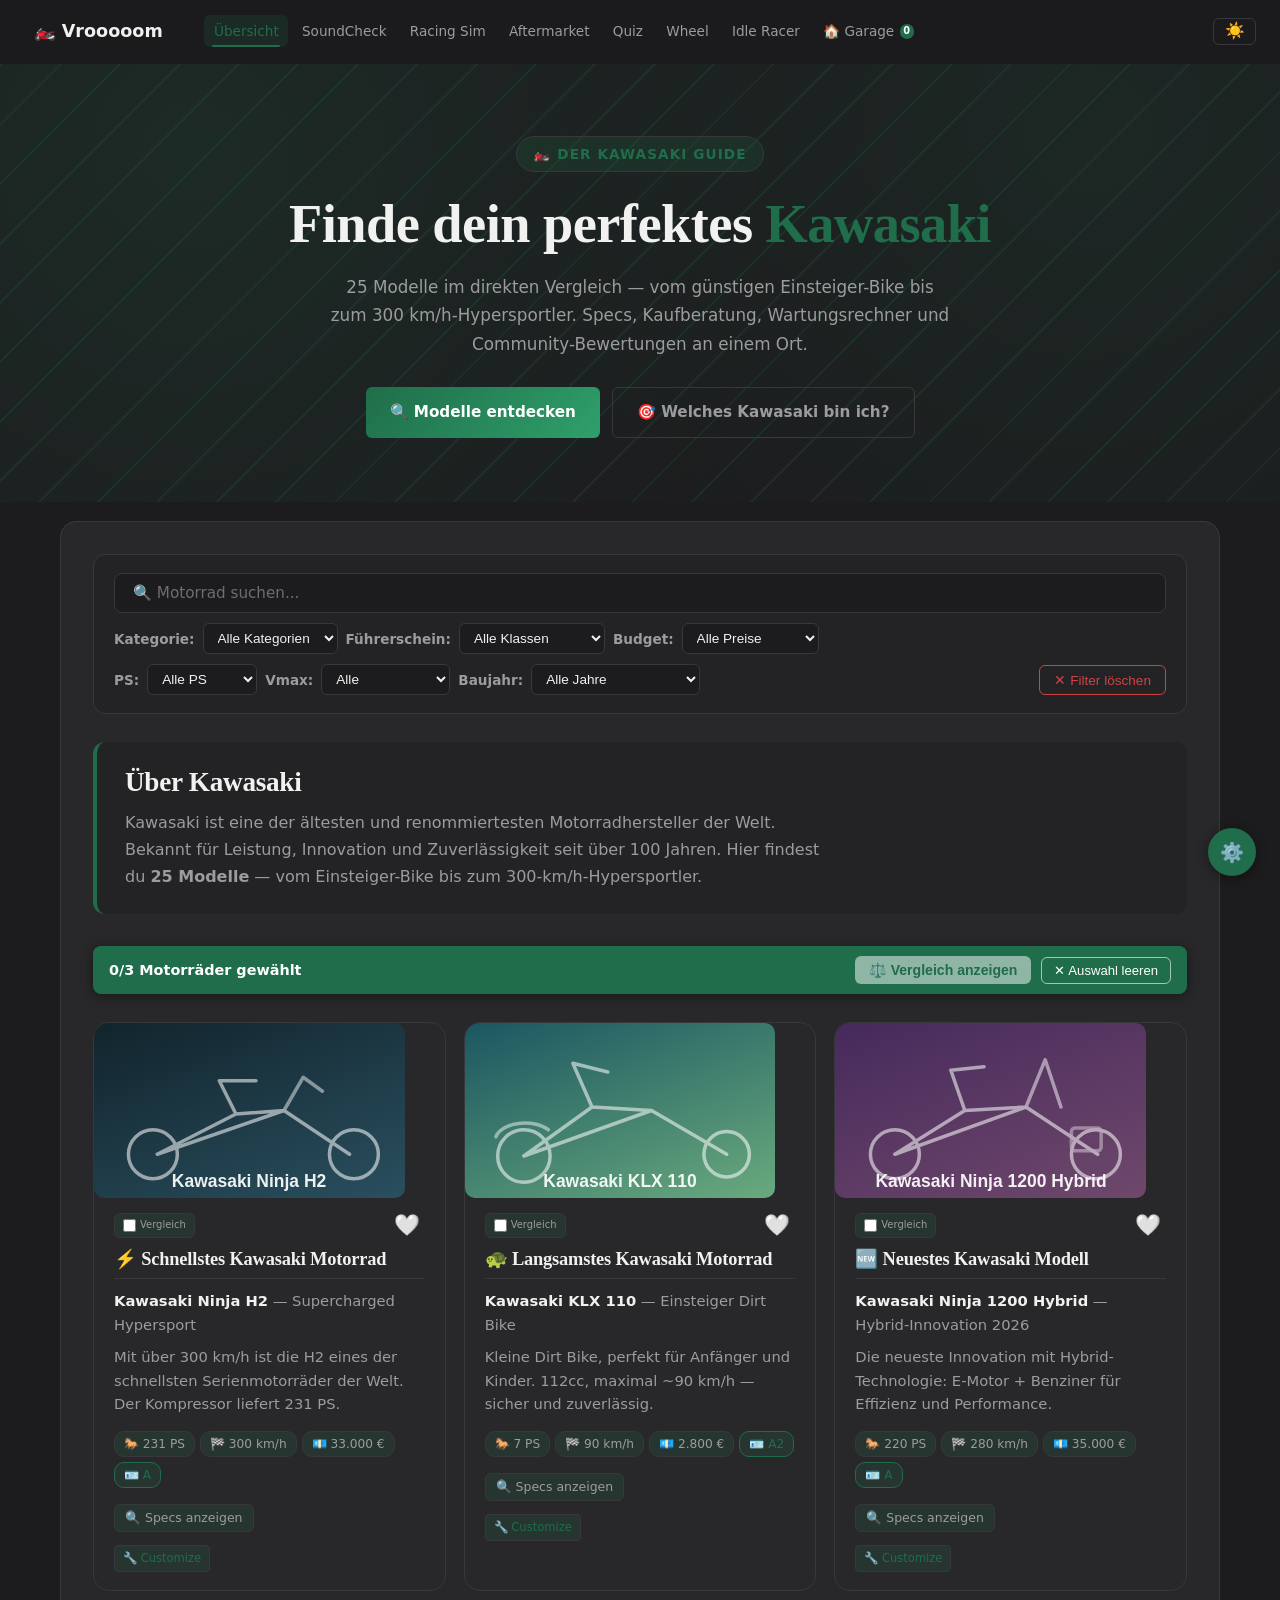
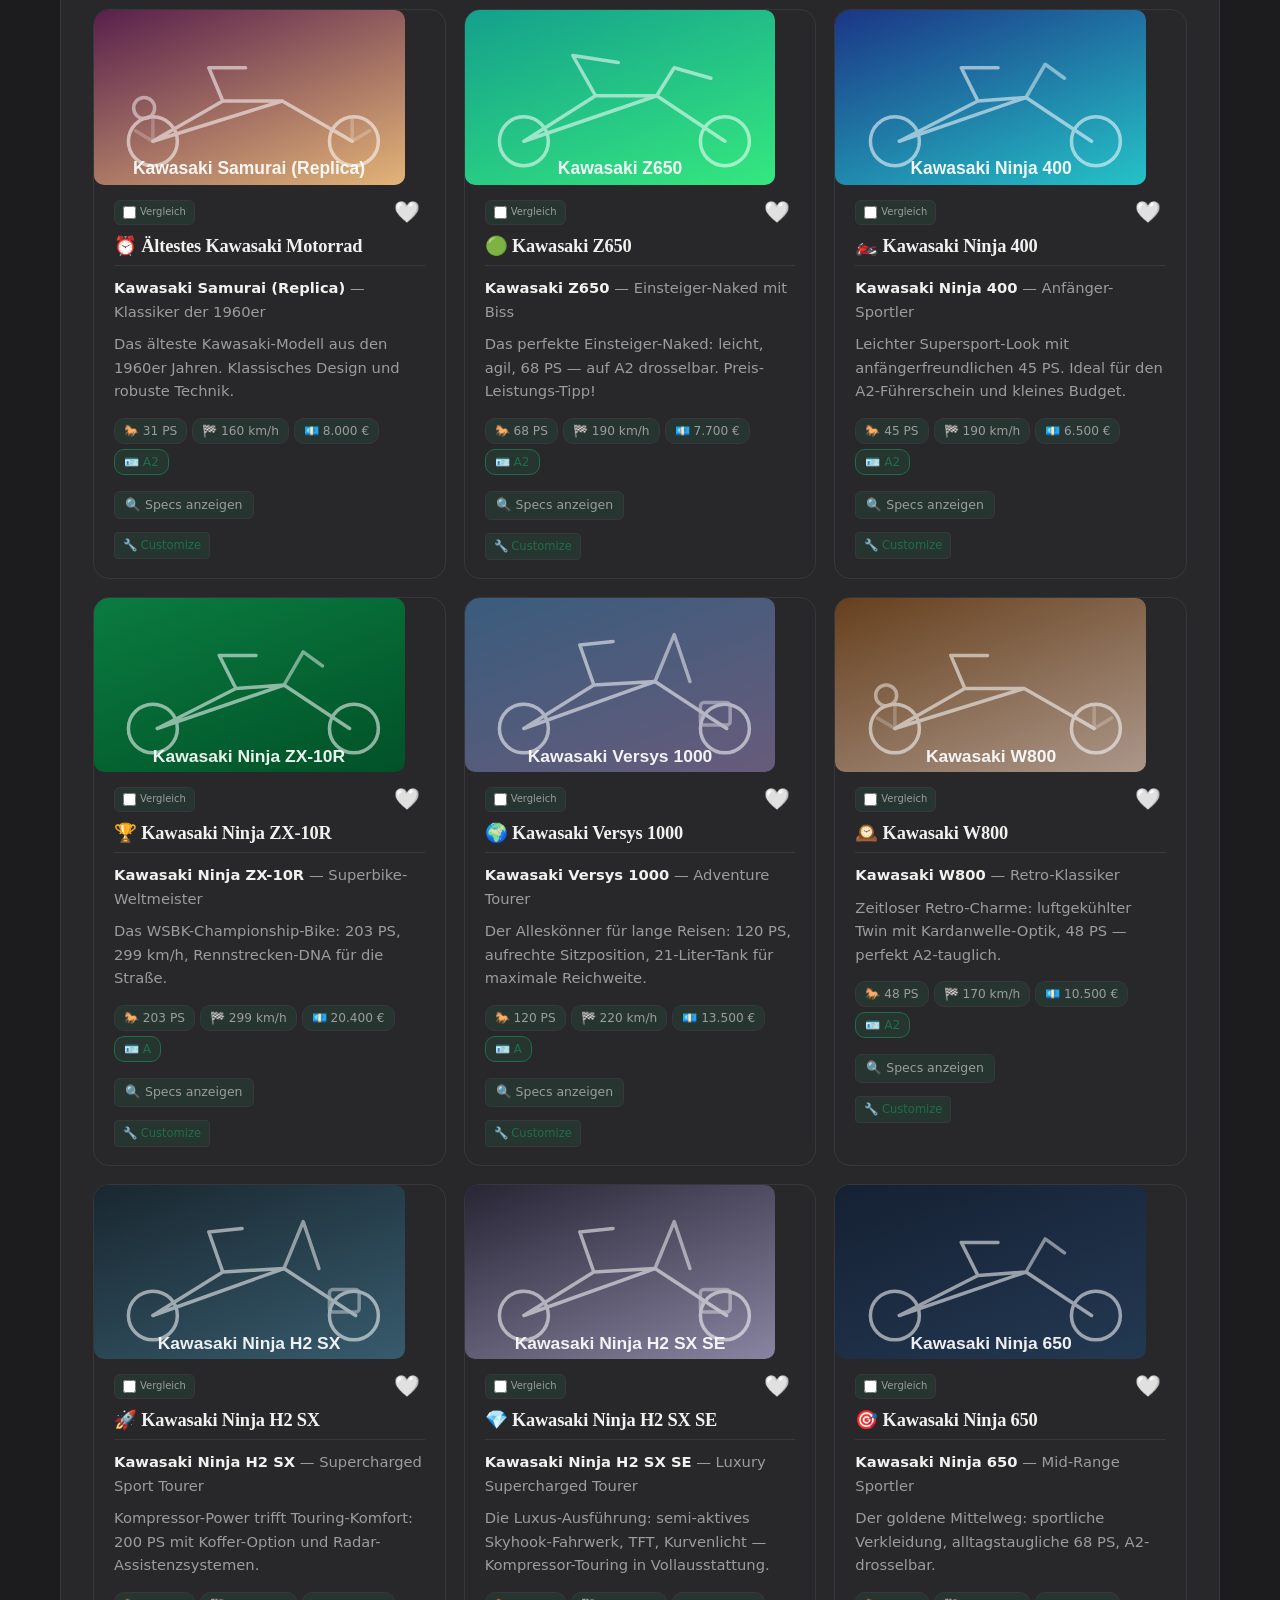
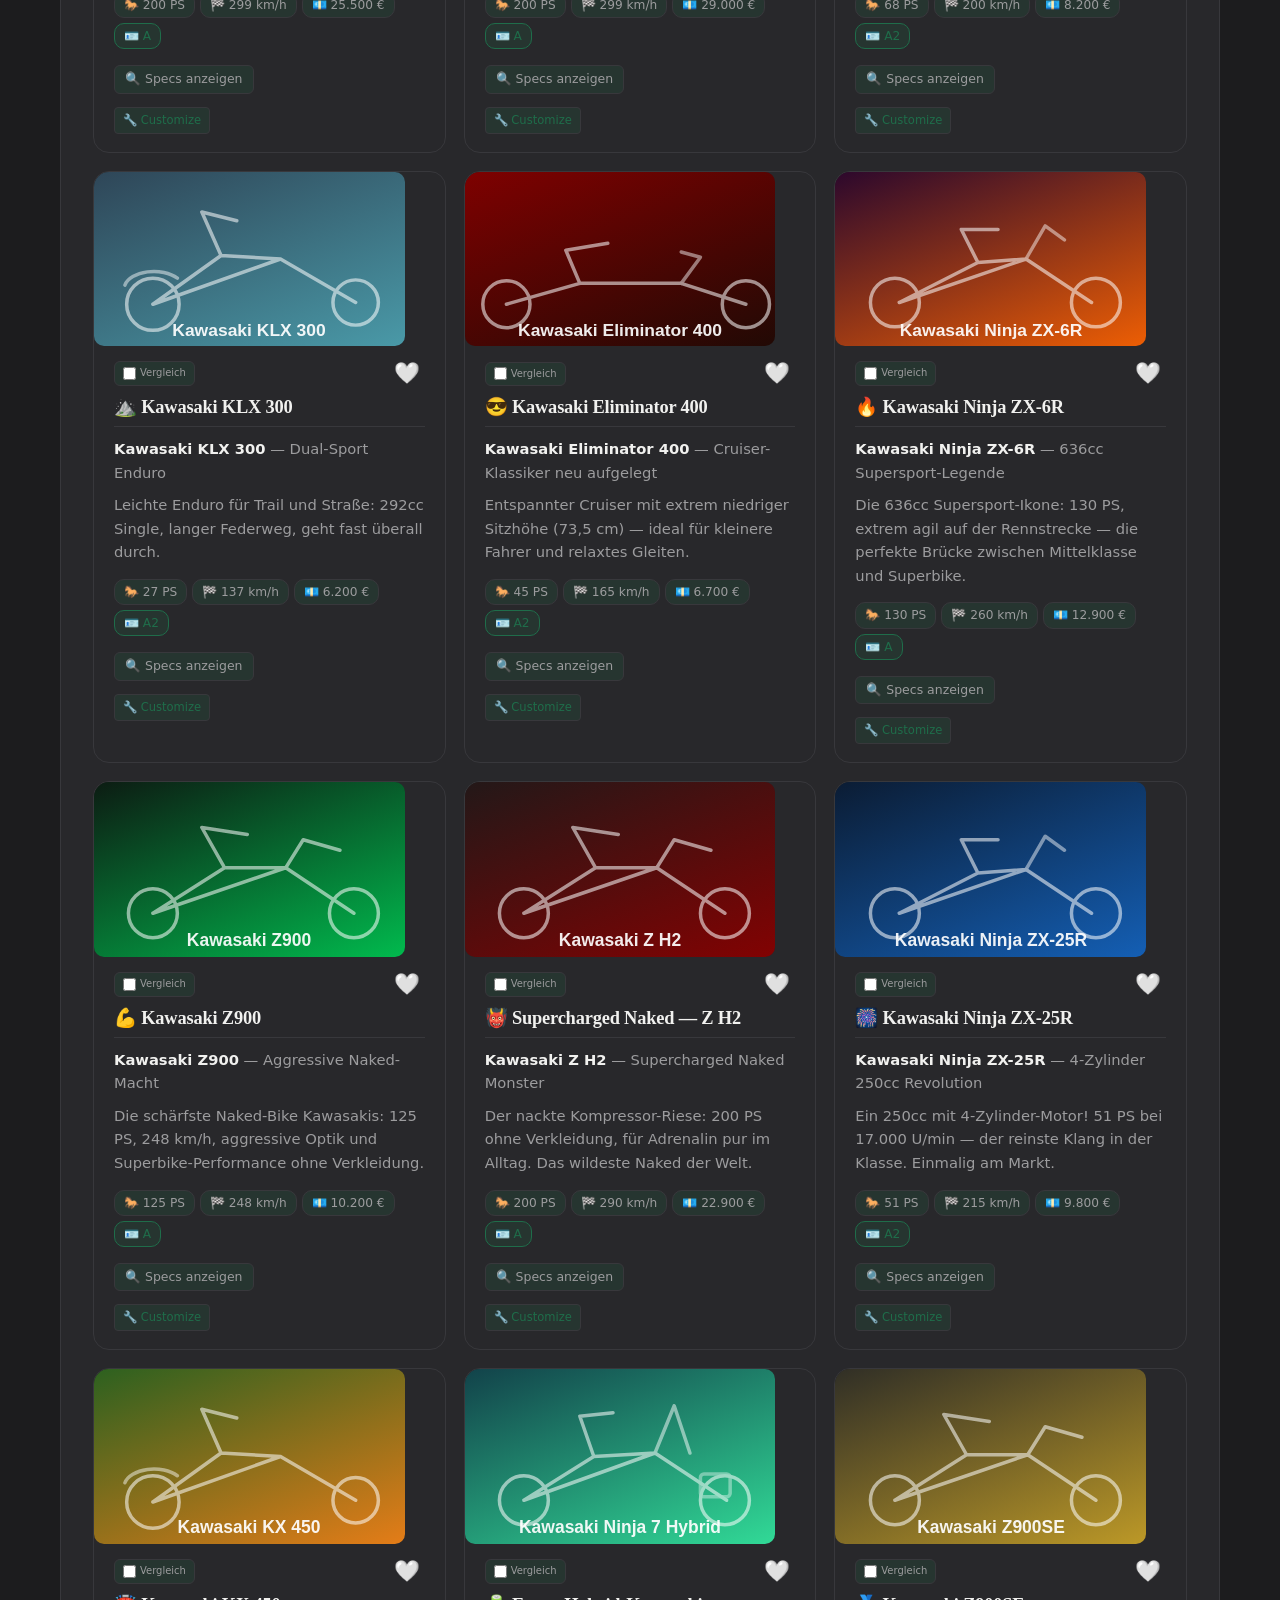
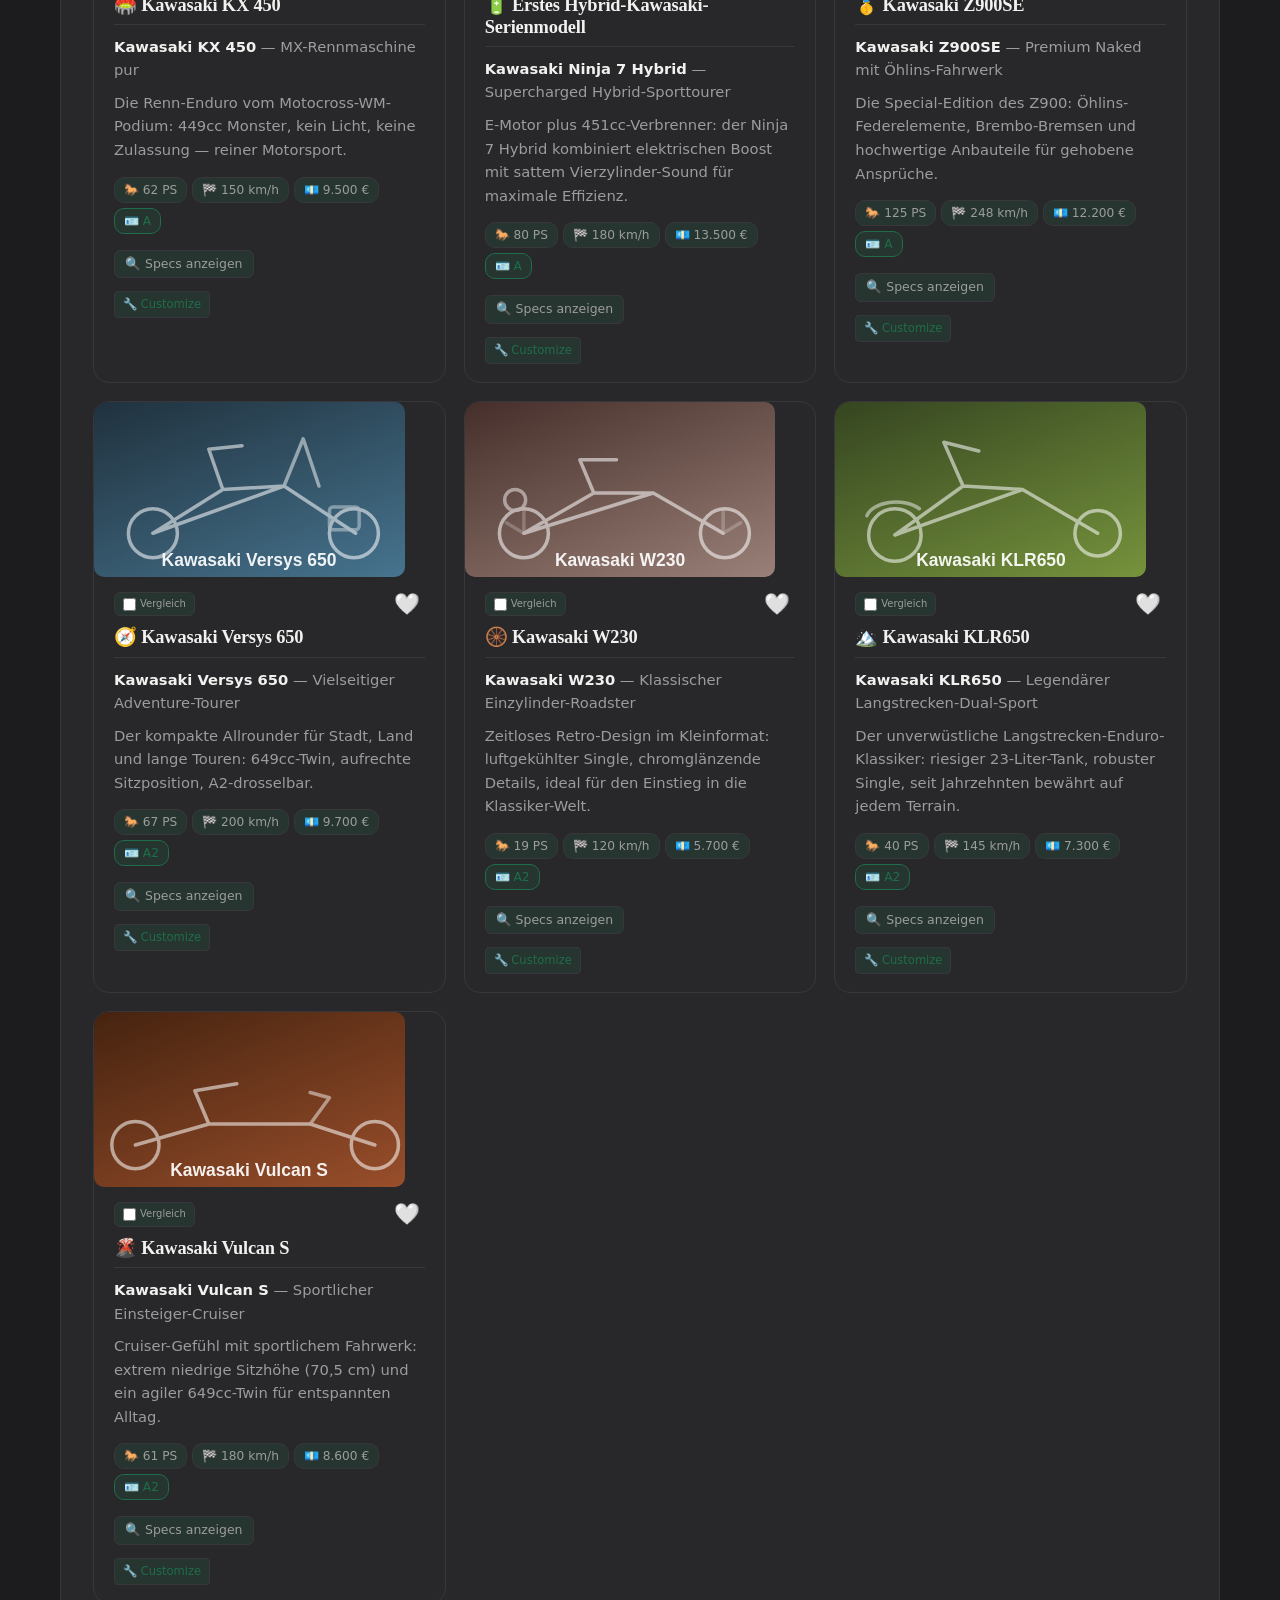
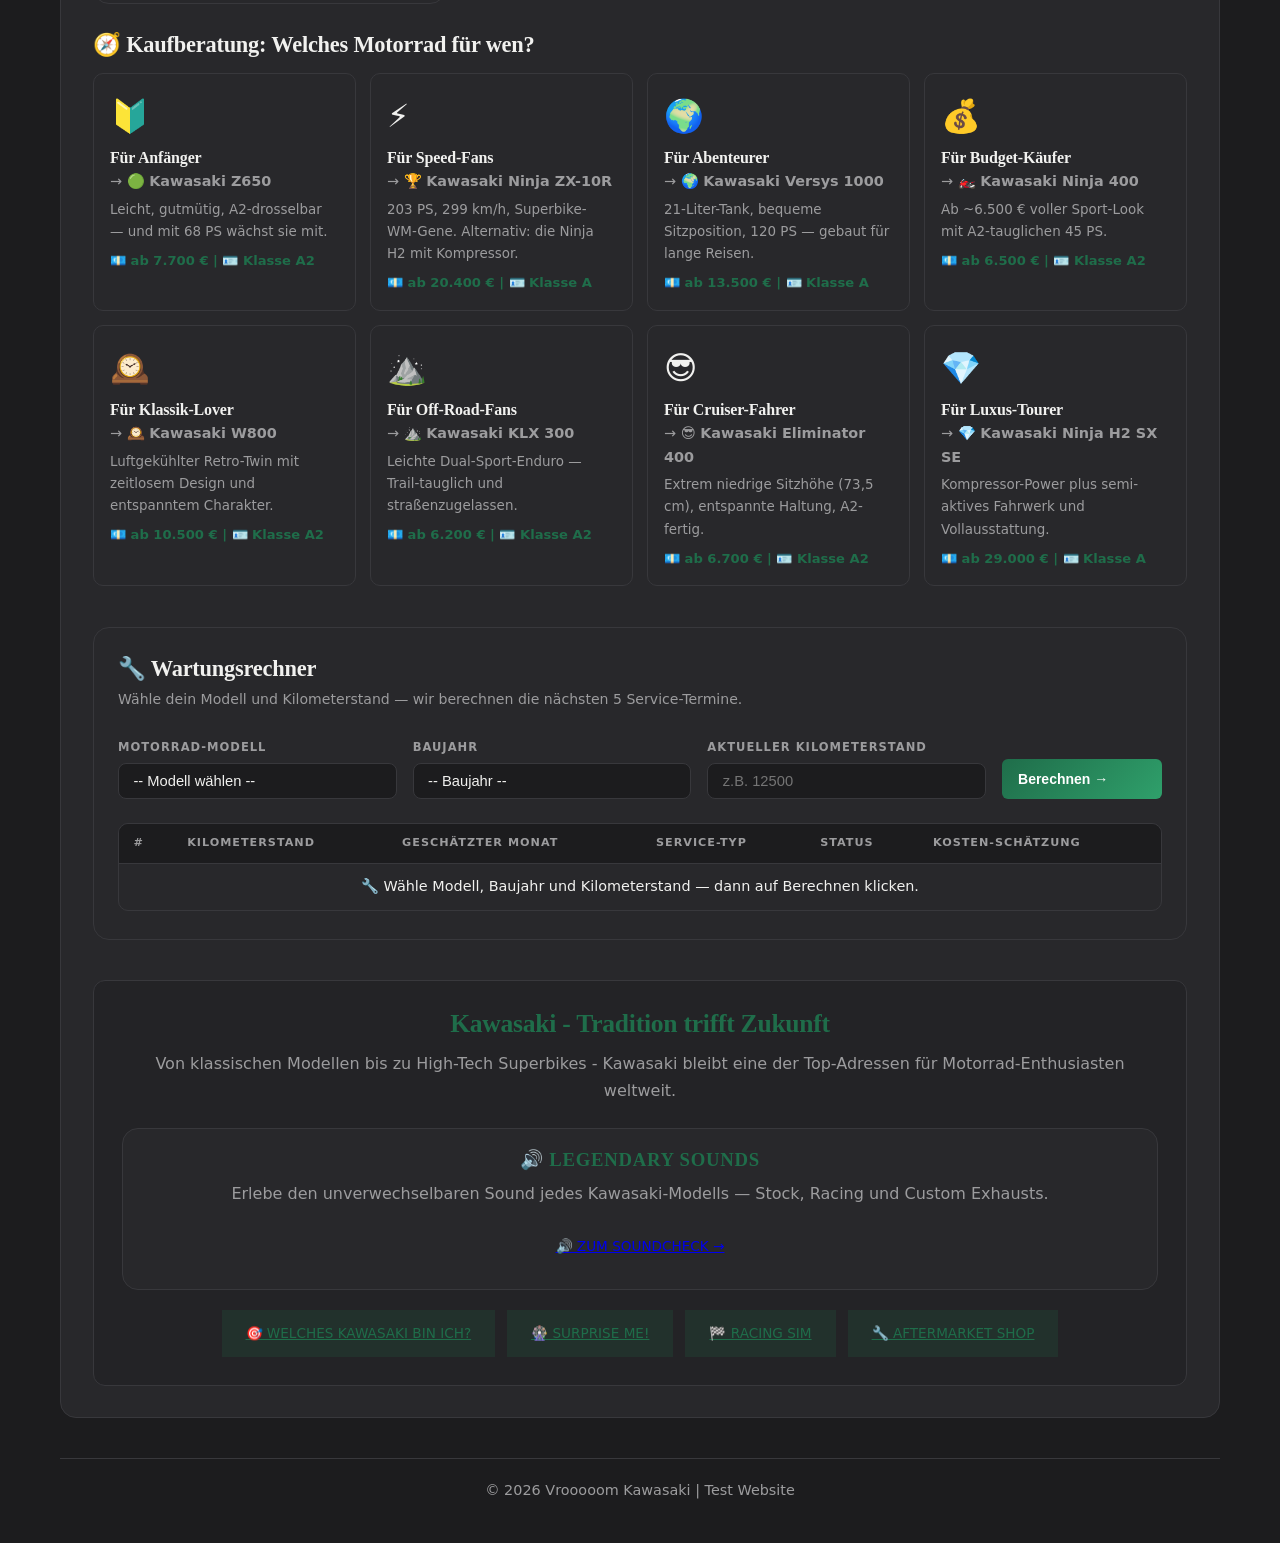
==== commit 756ab5a3: "fix(images): eliminate 404 console noise for missing bike photos index.html/shop.html attempted to l" ====
--- a/index.html
+++ b/index.html
@@ -1051,15 +1051,19 @@
         };
 
         // Bevorzugt ein echtes Foto (images/bikes/<id>.jpg) für die erste
-        // Galerie-Folie jedes Bikes; fällt bei Ladefehler auf die zuvor
-        // generierte Kategorie-SVG zurück (siehe renderSlides() unten und
-        // bike-image.js). Ergänzt außerdem `id`, damit der Bike-Datensatz
-        // seinen eigenen Schlüssel kennt (u. a. für BikeImage-Aufrufe).
+        // Galerie-Folie jedes Bikes — aber NUR, wenn BikeImage.hasPhoto()
+        // bestätigt, dass die Datei laut Manifest tatsächlich vorhanden ist
+        // (siehe bike-image.js), sonst bleibt die bereits generierte
+        // Kategorie-SVG als src stehen (kein 404-Ladeversuch ins Leere).
+        // Fällt bei Ladefehler eines echten Fotos auf die zuvor generierte
+        // Kategorie-SVG zurück (siehe renderSlides() unten und bike-image.js).
+        // Ergänzt außerdem `id`, damit der Bike-Datensatz seinen eigenen
+        // Schlüssel kennt (u. a. für BikeImage-Aufrufe).
         Object.keys(BIKES).forEach(function(key) {
             var bike = BIKES[key];
             bike.id = key;
             var firstSlide = bike.slides && bike.slides[0];
-            if (firstSlide && firstSlide.type === 'img') {
+            if (firstSlide && firstSlide.type === 'img' && BikeImage.hasPhoto(key)) {
                 firstSlide.fallbackSrc = firstSlide.src;
                 firstSlide.src = BikeImage.photoPath(key);
             }
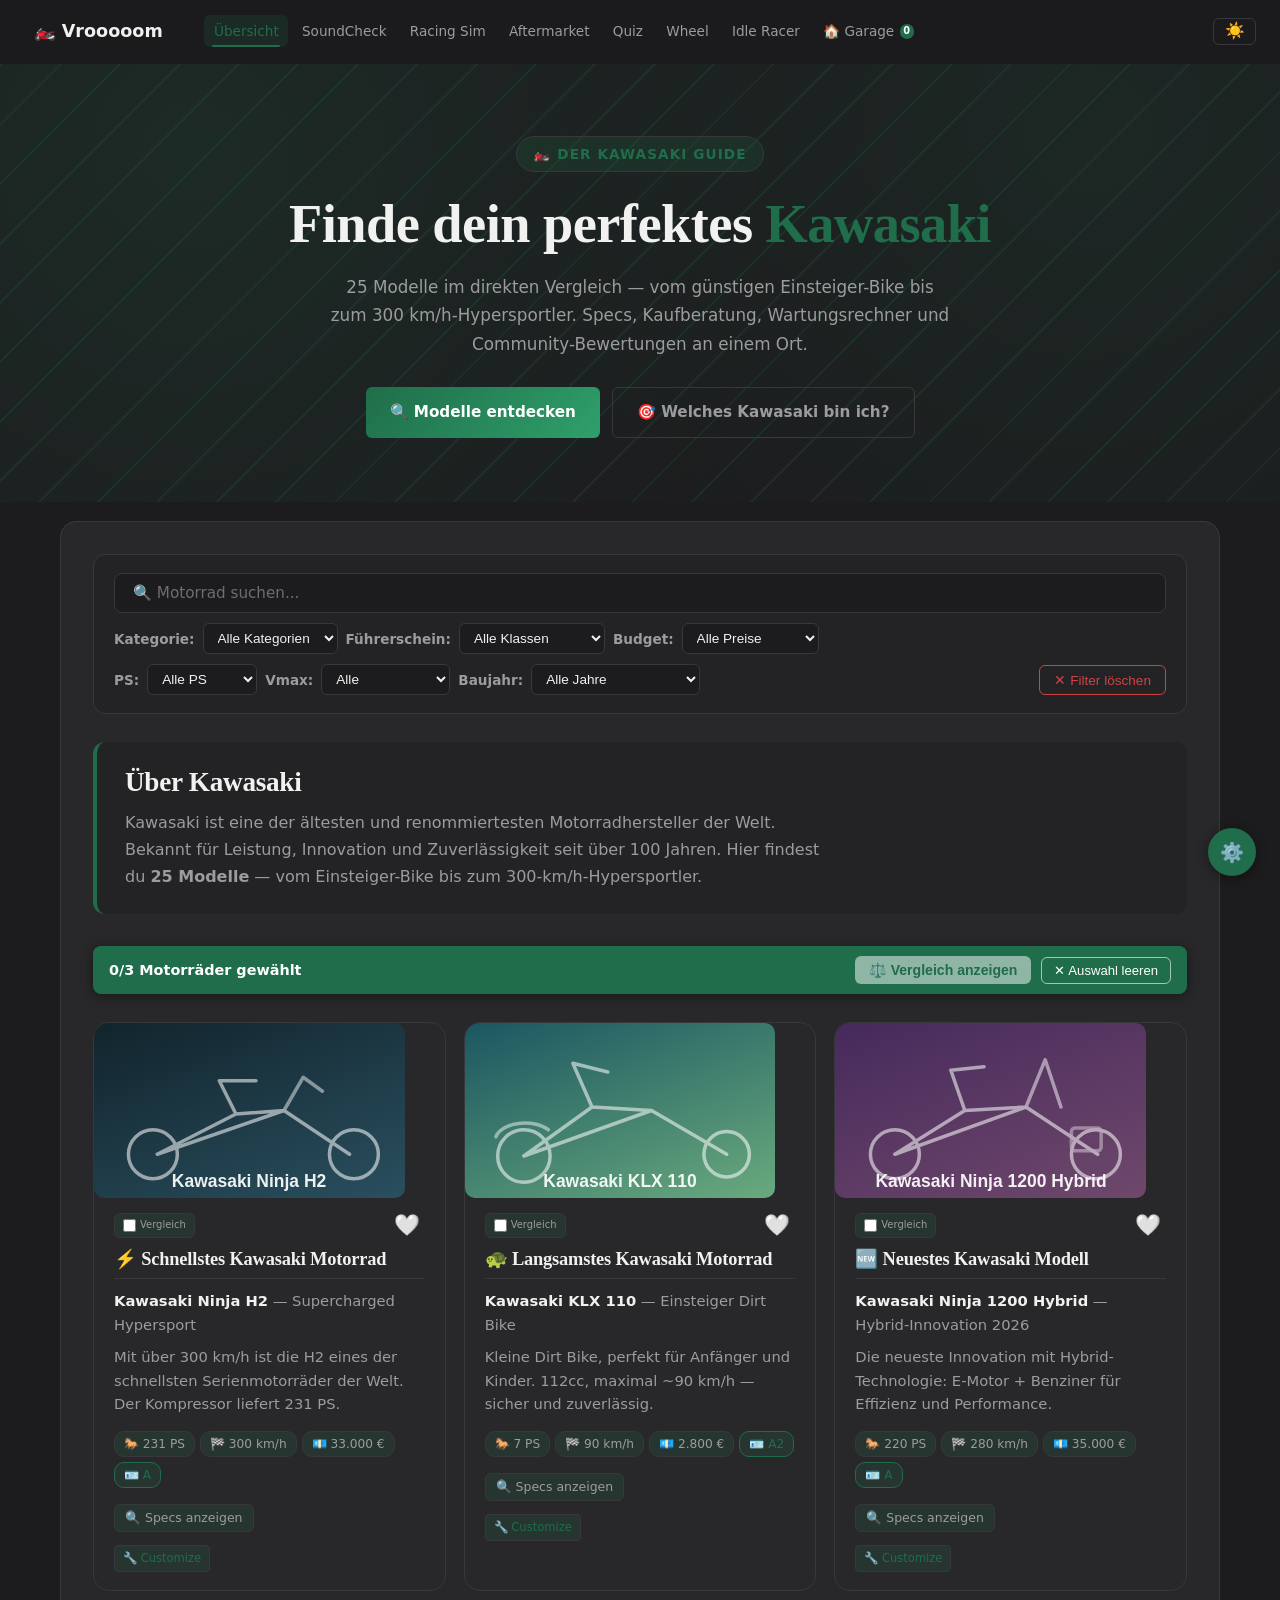
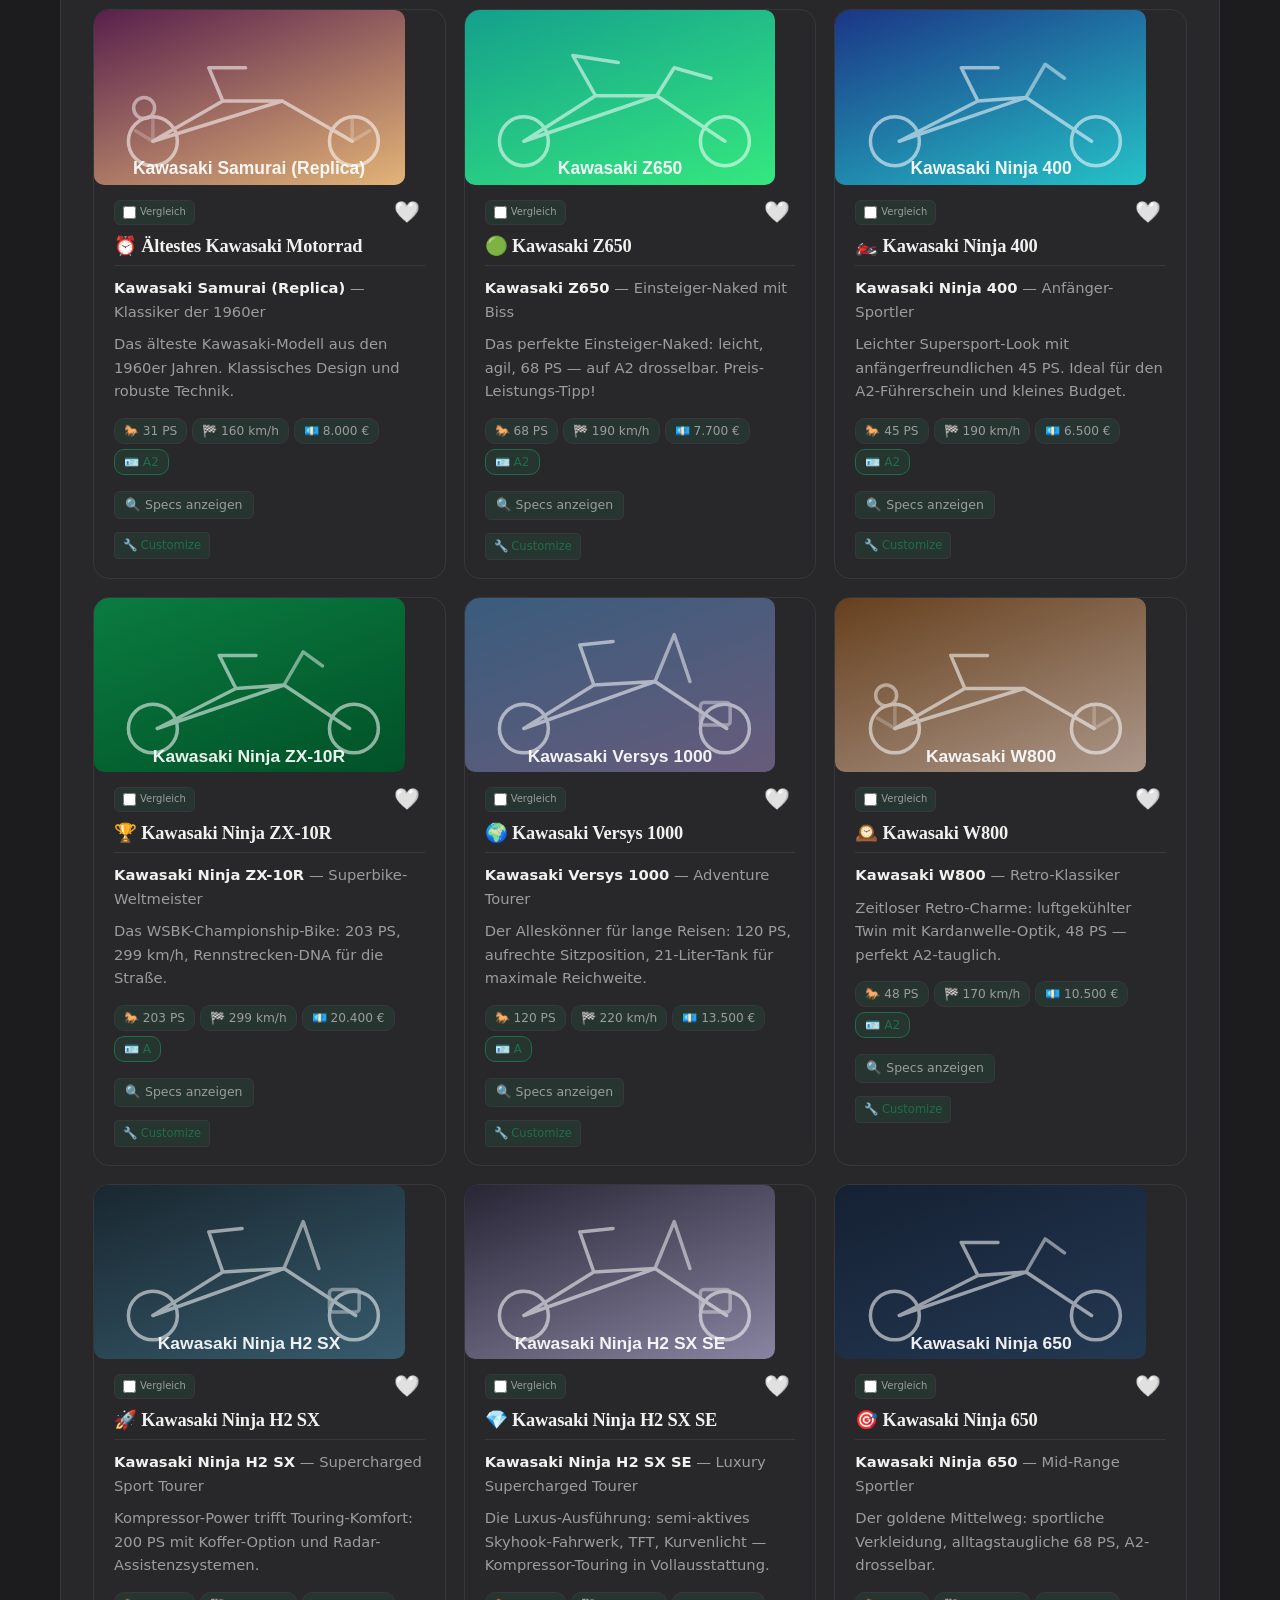
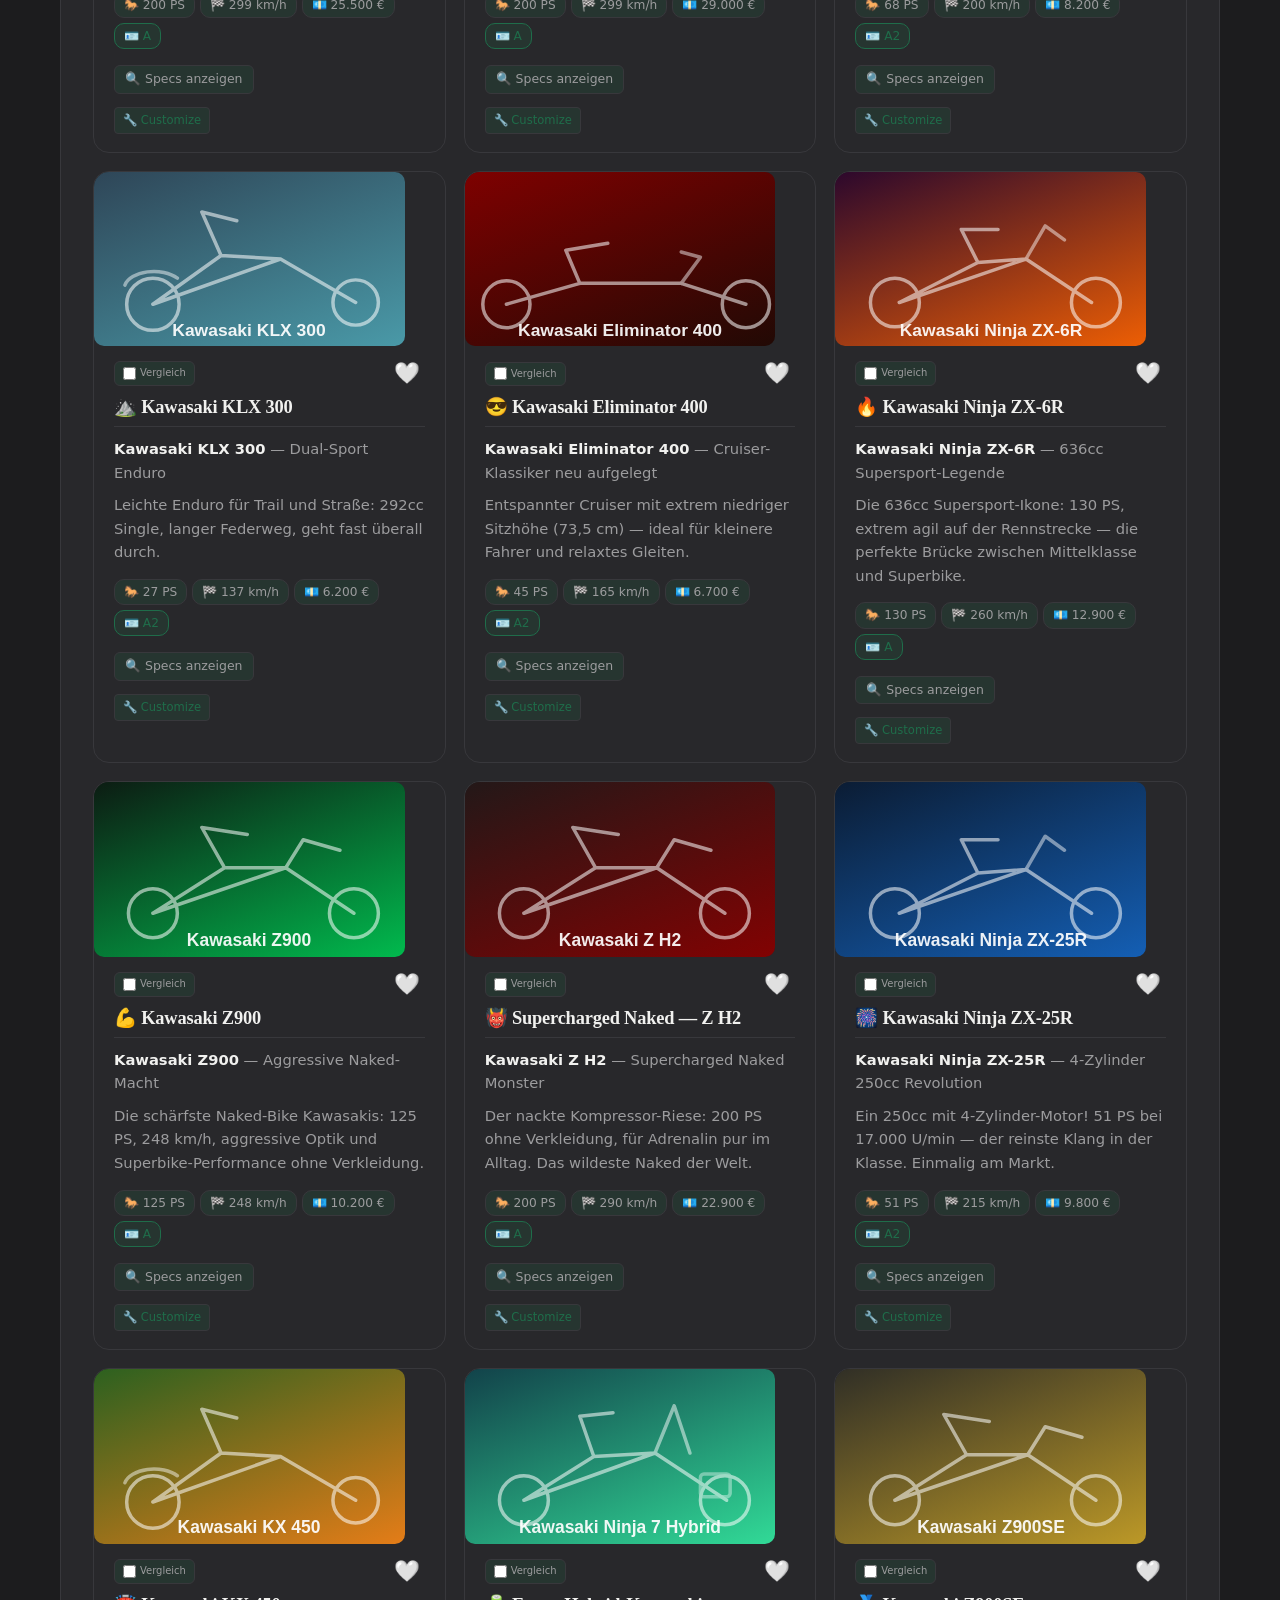
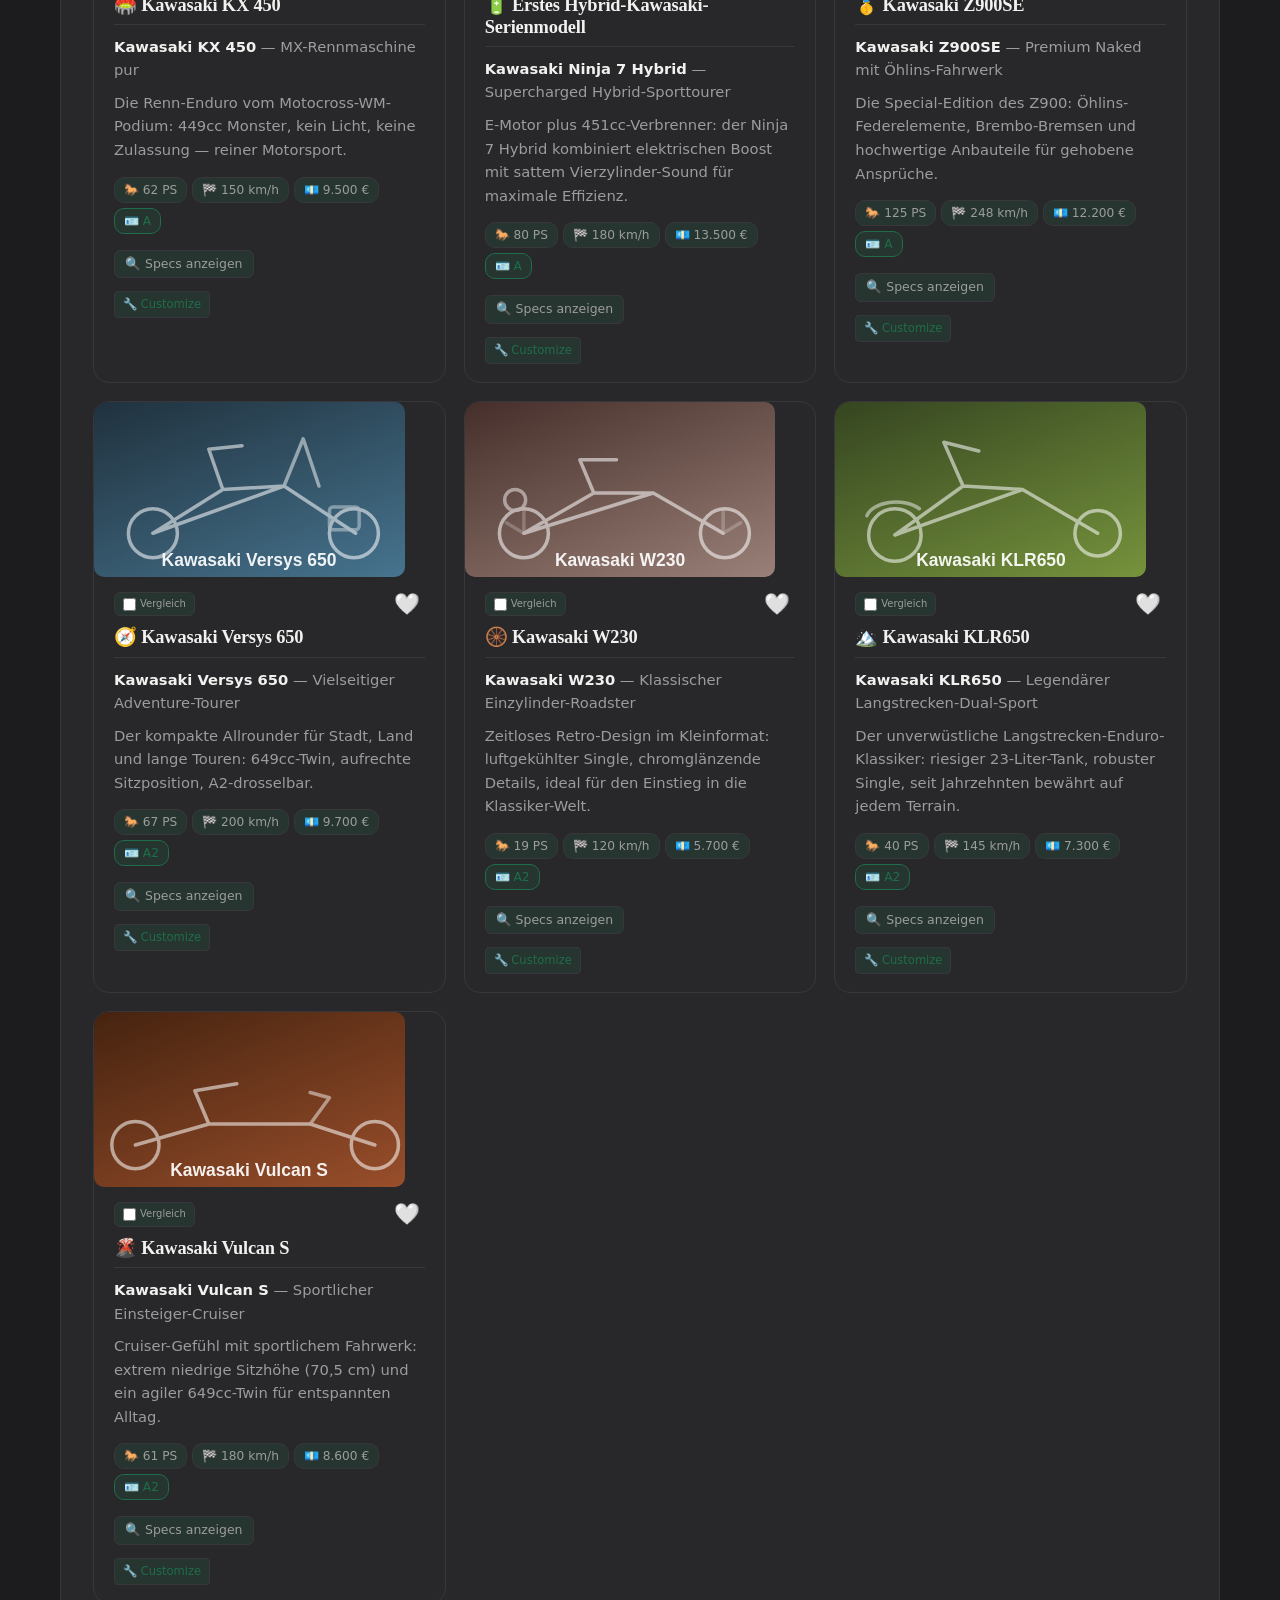
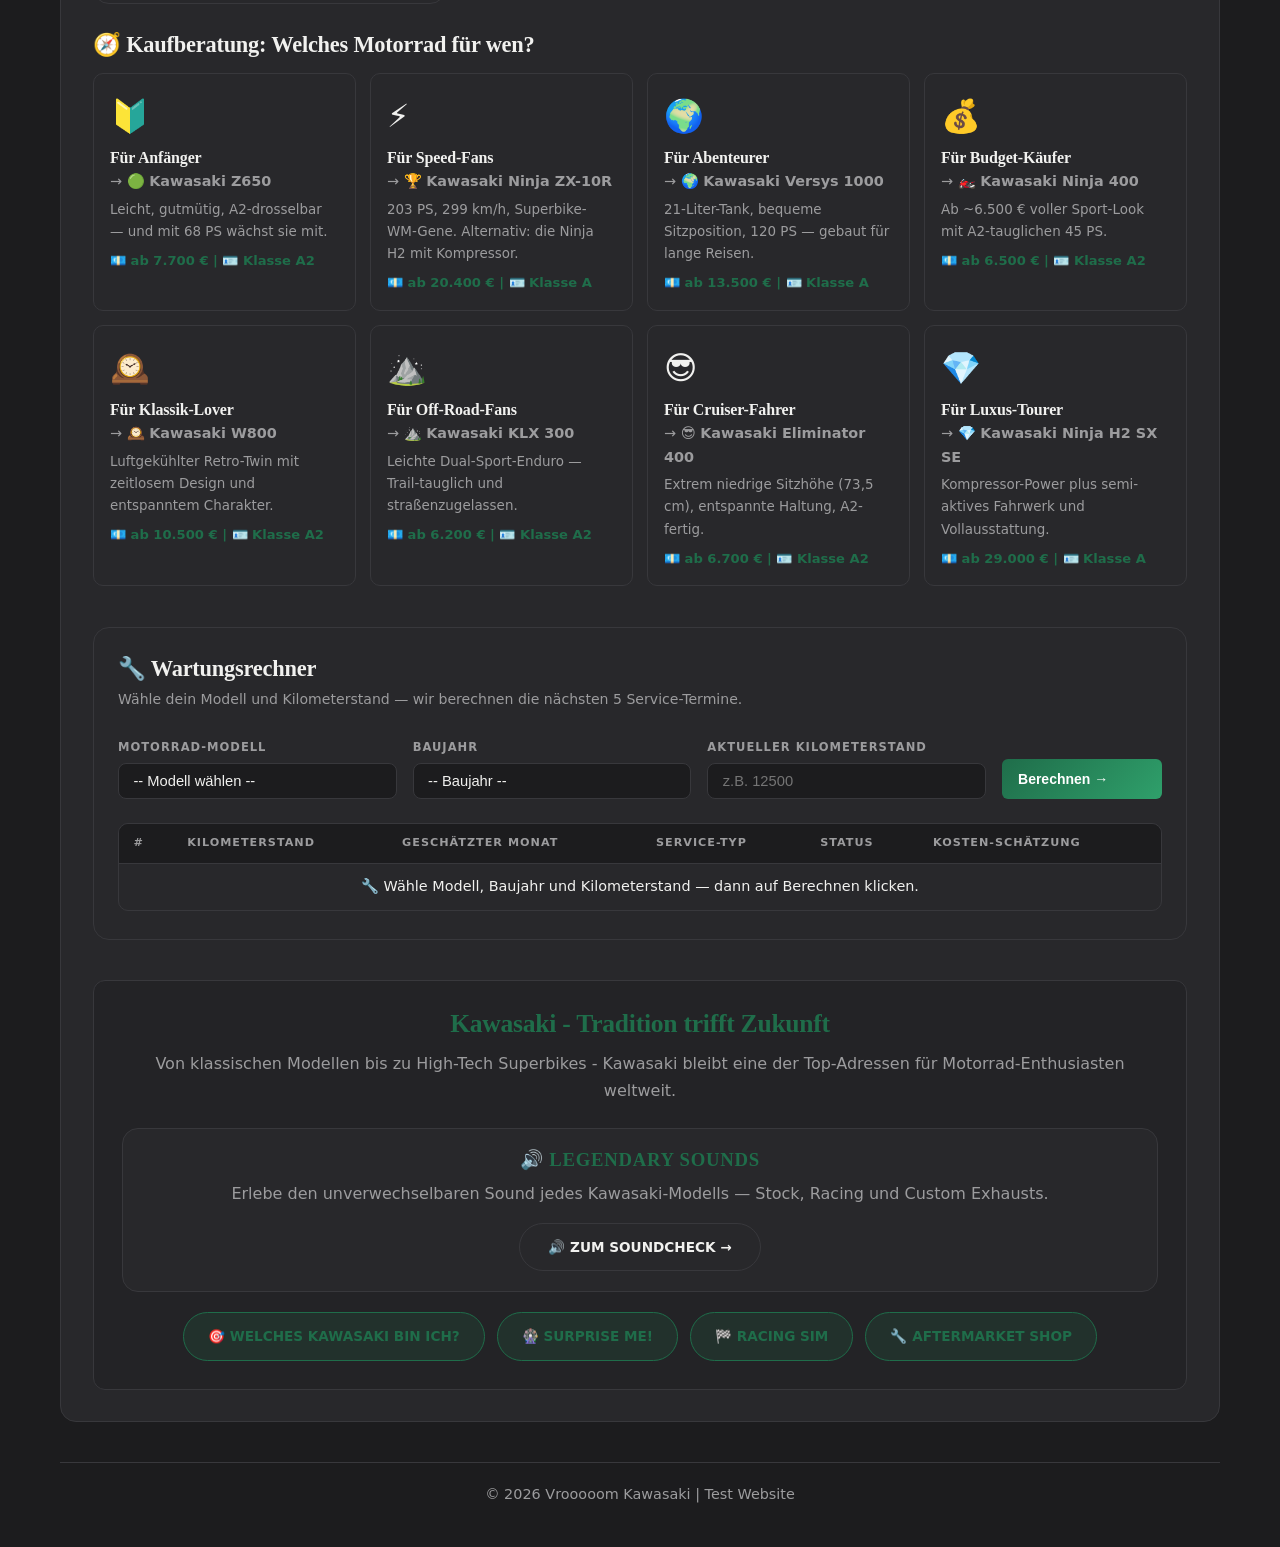
==== commit d622c67b: "style(hover): schliesse konkrete Hover-Lücken (idle/race/index/shop/wheel/garage) - idle.css: .idle-" ====
--- a/index.html
+++ b/index.html
@@ -324,6 +324,30 @@
     .hero { padding: 3rem 1rem 2.5rem; }
     .hero-cta-row { flex-direction: column; align-items: stretch; }
 }
+
+/* "Legendary Sounds"-Teaser + Erlebnis-Links (siehe .closing-Sektion): waren
+   bisher rein inline gestylt (kein sichtbarer Button-Rahmen/Hover) — hier
+   eine dezente, token-basierte Grundoptik + Hover, die bestehende
+   Inline-Farbvarianten (background/border-color/color je Link) unverändert
+   lässt. */
+.btn-hear {
+    display: inline-flex;
+    border: 1px solid var(--border);
+    border-radius: var(--radius-full, 999px);
+    color: var(--text);
+    font-weight: var(--fw-semibold, 600);
+    text-decoration: none;
+    cursor: pointer;
+    transition: transform var(--dur-fast, 0.15s) var(--ease-standard, ease),
+                box-shadow var(--dur-base, 0.25s) var(--ease-standard, ease),
+                border-color var(--dur-fast, 0.15s) var(--ease-standard, ease);
+}
+.btn-hear:hover {
+    border-color: var(--accent);
+    box-shadow: var(--shadow-glow, var(--shadow-md));
+    transform: translateY(-2px) scale(1.02);
+}
+.btn-hear:active { transform: translateY(0) scale(0.98); }
 
 /* ====================================================
    GARAGE-NAV-WIDGET — Gamification (Garage/Achievements)
--- a/styles.css
+++ b/styles.css
@@ -238,6 +238,16 @@
   transform: translateY(-1px);
 }
 .qstat { transition: transform var(--dur-fast, 0.15s) var(--ease-standard, ease), border-color var(--dur-fast, 0.15s) var(--ease-standard, ease); }
+
+/* "Customize"-Link innerhalb der Bike-Karte (index.html, dynamisch gerendert) */
+.card-action-link {
+  transition: filter var(--dur-fast, 0.15s) var(--ease-standard, ease),
+              transform var(--dur-fast, 0.15s) var(--ease-standard, ease);
+}
+.card-action-link:hover {
+  filter: brightness(1.12);
+  transform: translateY(-1px);
+}
 
 .fact-card h3 {
   font-size: 1.15em;
